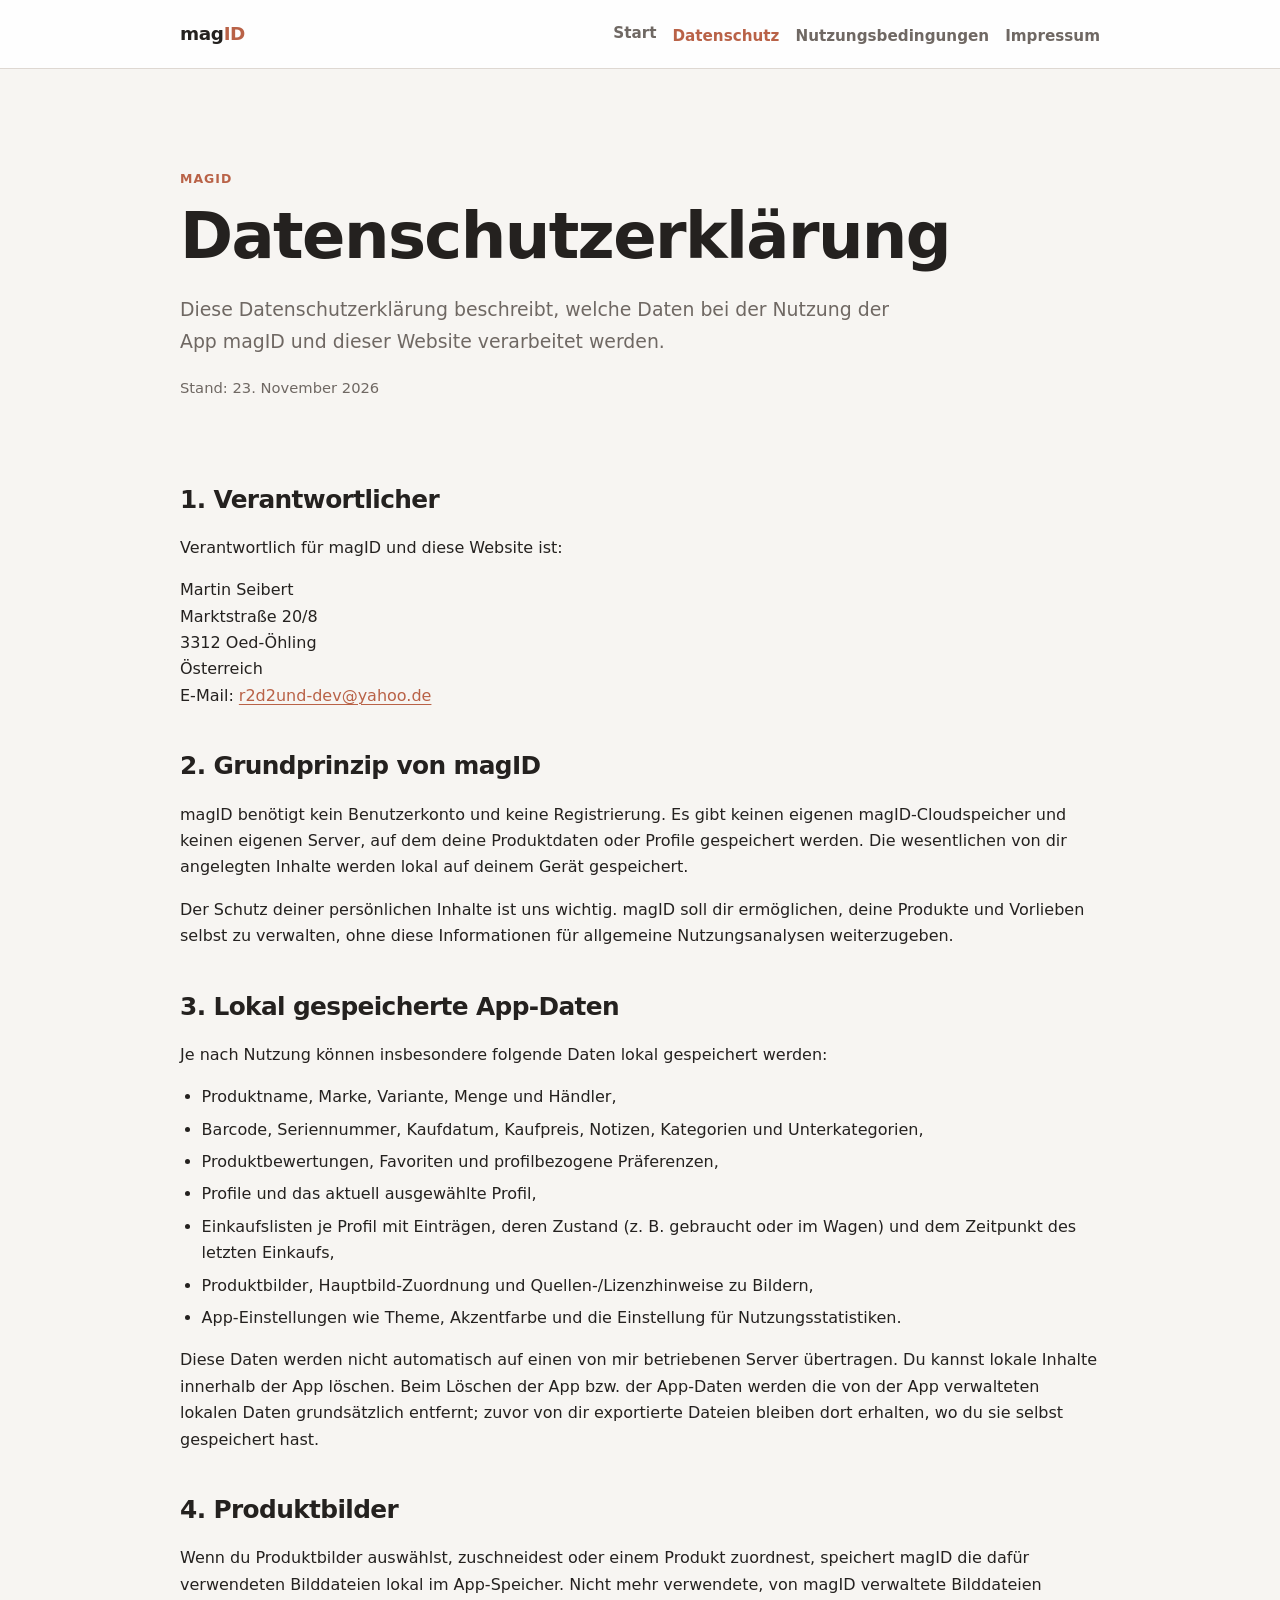
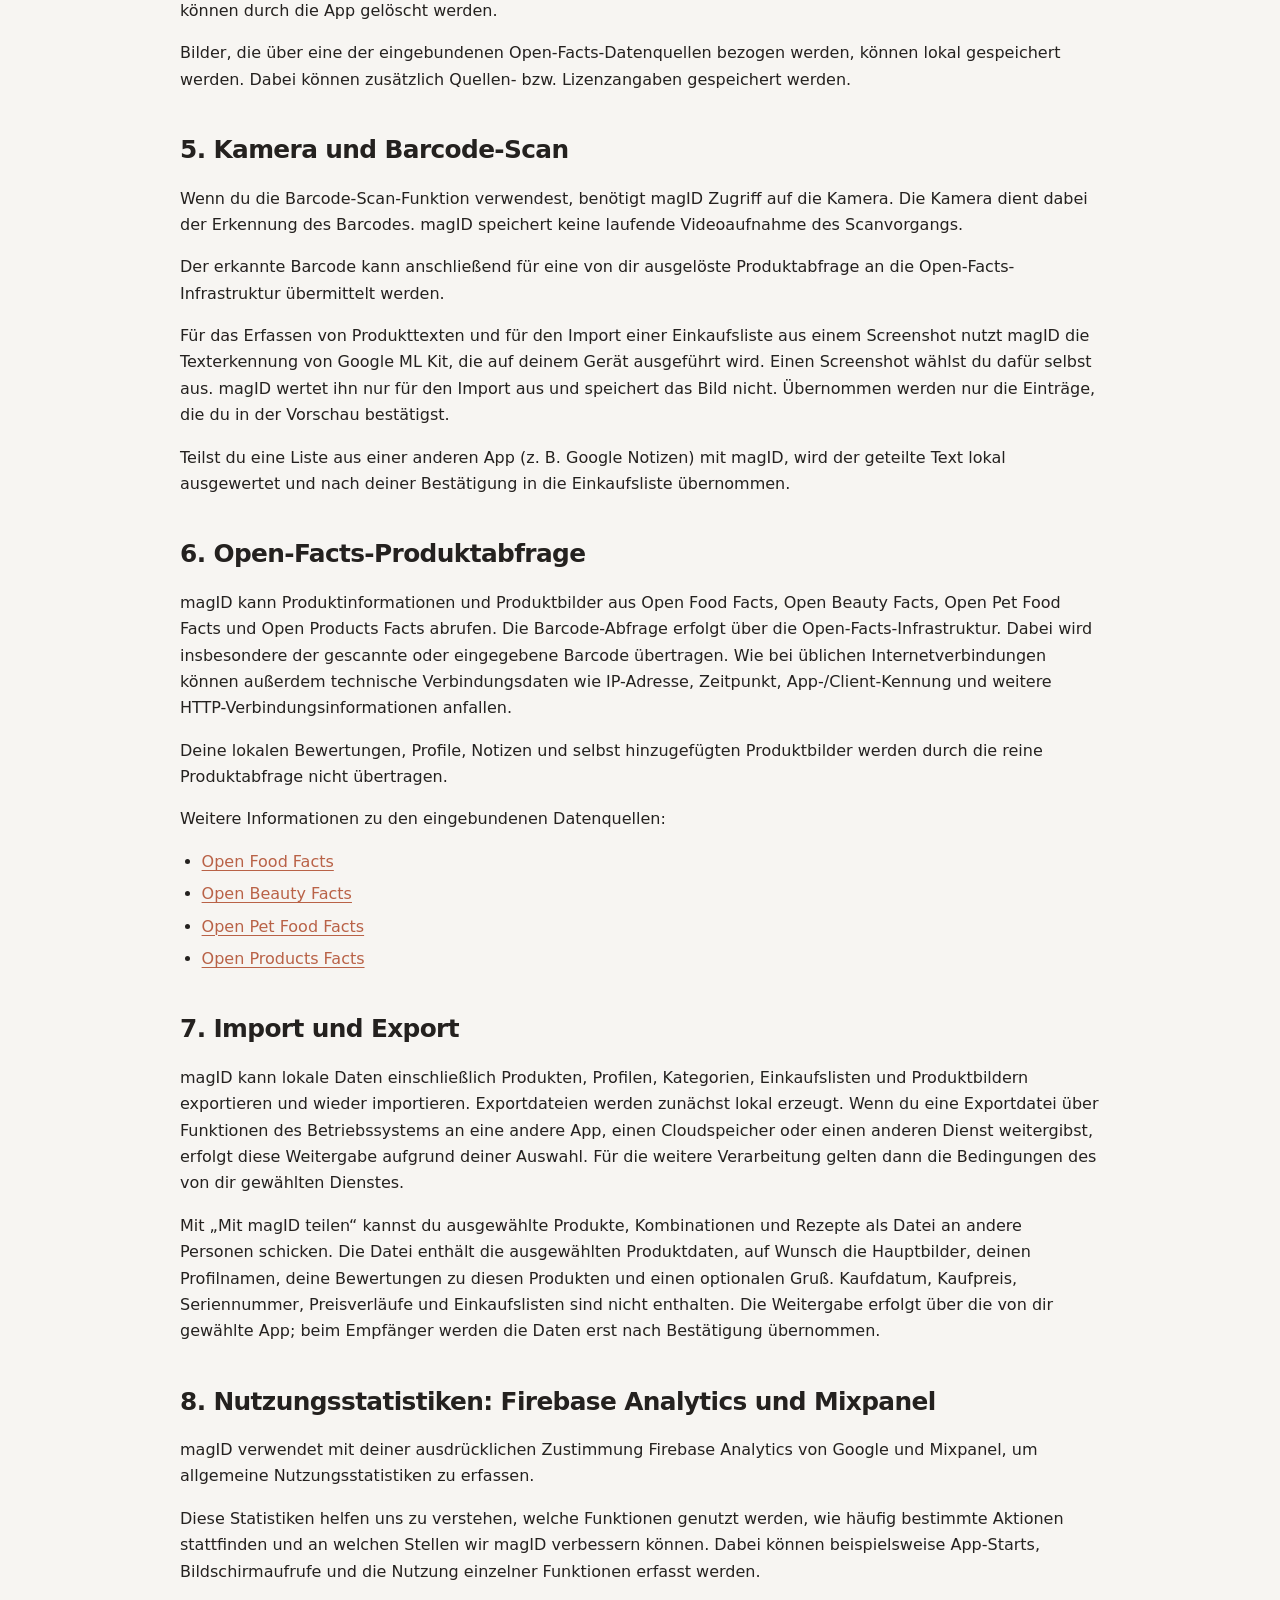
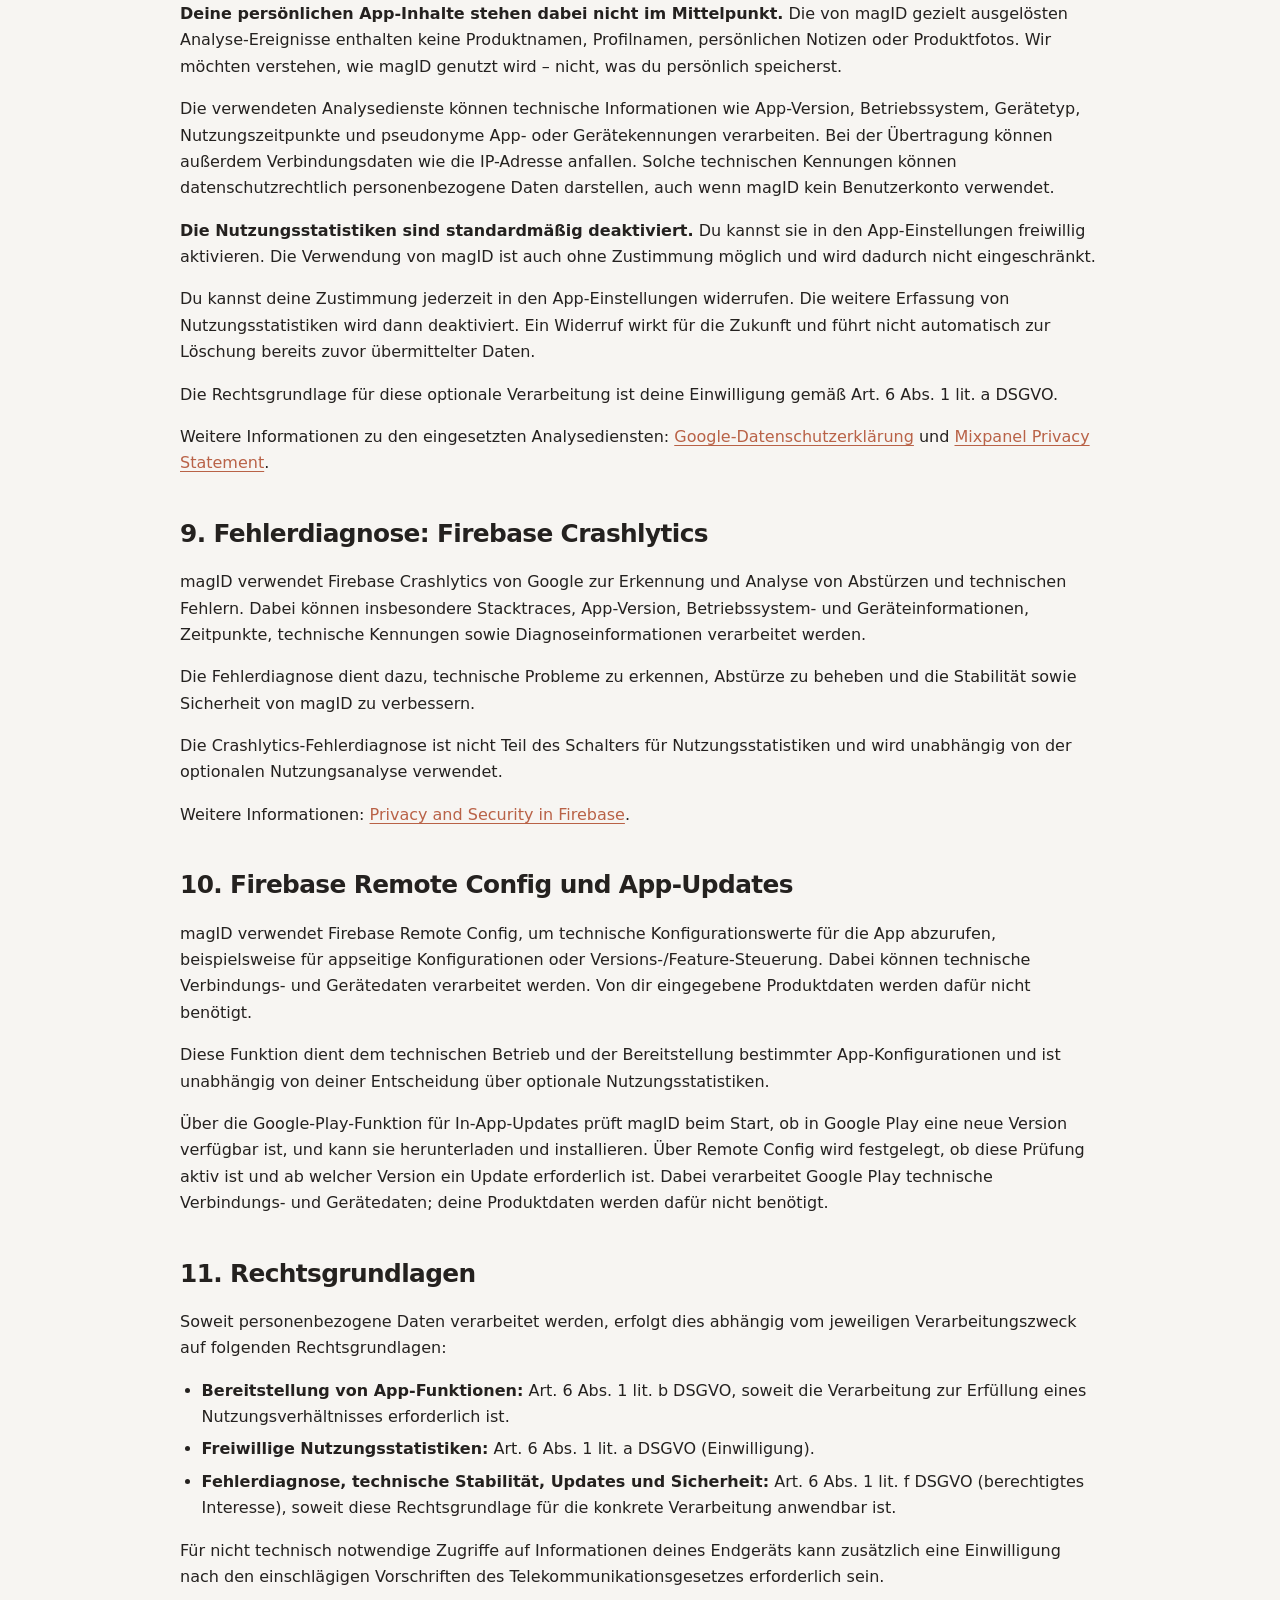
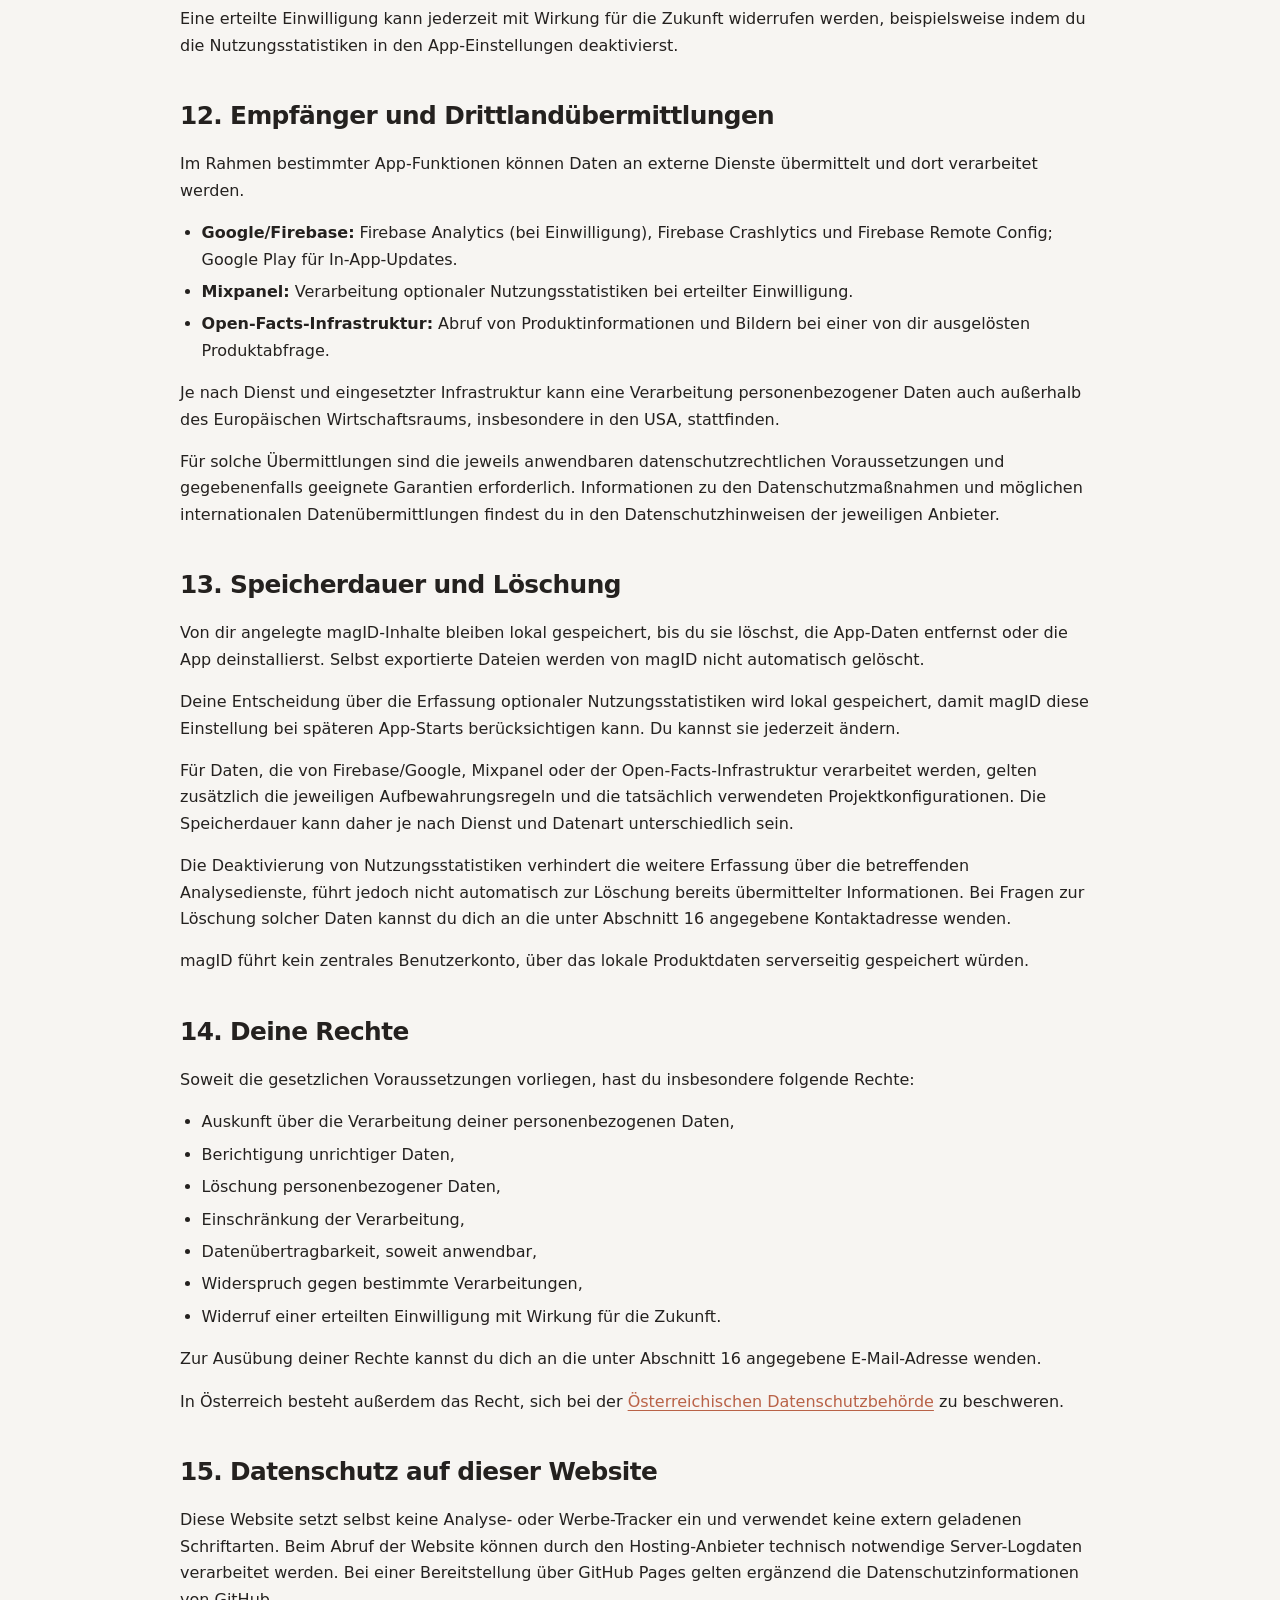
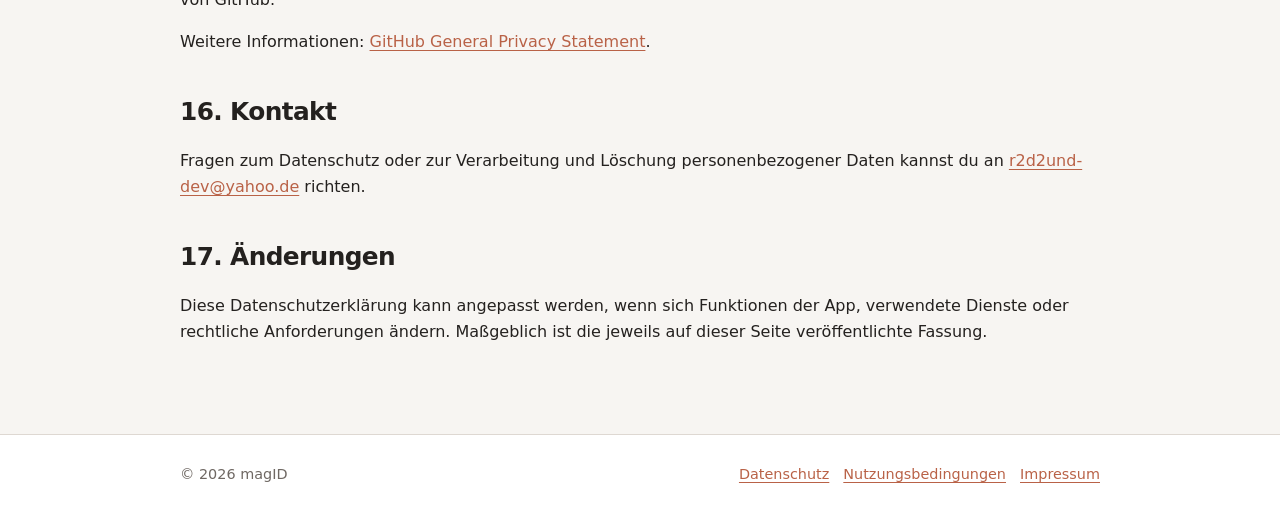
==== datenschutz.html @ 16215bf4 "Update Datenschutzerklärung to 0.1.5: in-app updates, shopping lists, on-device text recognition and" ====
<!doctype html>
<html lang="de">
<head>
  <meta charset="utf-8">
  <meta name="viewport" content="width=device-width, initial-scale=1">
  <meta name="description" content="Datenschutzerklärung für die App magID.">
  <title>Datenschutzerklärung – magID</title>
  <link rel="stylesheet" href="styles.css">
</head>
<body>
<header>
  <div class="nav">
    <a class="brand" href="index.html">mag<span>ID</span></a>
    <nav aria-label="Hauptnavigation">
      <ul>
        <li><a href="index.html">Start</a></li>
        <li><a href="datenschutz.html" aria-current="page">Datenschutz</a></li>
        <li><a href="tos.html">Nutzungsbedingungen</a></li>
        <li><a href="impressum.html">Impressum</a></li>
      </ul>
    </nav>
  </div>
</header>

<main>

<section class="hero">
  <p class="eyebrow">magID</p>
  <h1>Datenschutzerklärung</h1>
  <p class="lead">
    Diese Datenschutzerklärung beschreibt, welche Daten bei der Nutzung der App magID und
    dieser Website verarbeitet werden.
  </p>
  <p class="meta">Stand: 23. November 2026</p>
</section>

<section>
  <h2>1. Verantwortlicher</h2>
  <p>
    Verantwortlich für magID und diese Website ist:
  </p>
  <p>
    Martin Seibert<br>
    Marktstraße 20/8<br>
    3312 Oed-Öhling<br>
    Österreich<br>
    E-Mail: <a href="mailto:r2d2und-dev@yahoo.de">r2d2und-dev@yahoo.de</a>
  </p>

  <h2>2. Grundprinzip von magID</h2>
  <p>
    magID benötigt kein Benutzerkonto und keine Registrierung. Es gibt keinen eigenen
    magID-Cloudspeicher und keinen eigenen Server, auf dem deine Produktdaten oder Profile
    gespeichert werden. Die wesentlichen von dir angelegten Inhalte werden lokal auf deinem
    Gerät gespeichert.
  </p>
  <p>
    Der Schutz deiner persönlichen Inhalte ist uns wichtig. magID soll dir ermöglichen,
    deine Produkte und Vorlieben selbst zu verwalten, ohne diese Informationen für
    allgemeine Nutzungsanalysen weiterzugeben.
  </p>

  <h2>3. Lokal gespeicherte App-Daten</h2>
  <p>Je nach Nutzung können insbesondere folgende Daten lokal gespeichert werden:</p>
  <ul>
    <li>Produktname, Marke, Variante, Menge und Händler,</li>
    <li>Barcode, Seriennummer, Kaufdatum, Kaufpreis, Notizen, Kategorien und Unterkategorien,</li>
    <li>Produktbewertungen, Favoriten und profilbezogene Präferenzen,</li>
    <li>Profile und das aktuell ausgewählte Profil,</li>
    <li>Einkaufslisten je Profil mit Einträgen, deren Zustand (z.&nbsp;B. gebraucht oder im Wagen) und dem Zeitpunkt des letzten Einkaufs,</li>
    <li>Produktbilder, Hauptbild-Zuordnung und Quellen-/Lizenzhinweise zu Bildern,</li>
    <li>App-Einstellungen wie Theme, Akzentfarbe und die Einstellung für Nutzungsstatistiken.</li>
  </ul>
  <p>
    Diese Daten werden nicht automatisch auf einen von mir betriebenen Server übertragen.
    Du kannst lokale Inhalte innerhalb der App löschen. Beim Löschen der App bzw. der
    App-Daten werden die von der App verwalteten lokalen Daten grundsätzlich entfernt;
    zuvor von dir exportierte Dateien bleiben dort erhalten, wo du sie selbst gespeichert hast.
  </p>

  <h2>4. Produktbilder</h2>
  <p>
    Wenn du Produktbilder auswählst, zuschneidest oder einem Produkt zuordnest, speichert
    magID die dafür verwendeten Bilddateien lokal im App-Speicher. Nicht mehr verwendete,
    von magID verwaltete Bilddateien können durch die App gelöscht werden.
  </p>
  <p>
    Bilder, die über eine der eingebundenen Open-Facts-Datenquellen bezogen werden, können
    lokal gespeichert werden. Dabei können zusätzlich Quellen- bzw. Lizenzangaben gespeichert
    werden.
  </p>

  <h2>5. Kamera und Barcode-Scan</h2>
  <p>
    Wenn du die Barcode-Scan-Funktion verwendest, benötigt magID Zugriff auf die Kamera.
    Die Kamera dient dabei der Erkennung des Barcodes. magID speichert keine laufende
    Videoaufnahme des Scanvorgangs.
  </p>
  <p>
    Der erkannte Barcode kann anschließend für eine von dir ausgelöste Produktabfrage an
    die Open-Facts-Infrastruktur übermittelt werden.
  </p>
  <p>
    Für das Erfassen von Produkttexten und für den Import einer Einkaufsliste aus einem
    Screenshot nutzt magID die Texterkennung von Google ML Kit, die auf deinem Gerät
    ausgeführt wird. Einen Screenshot wählst du dafür selbst aus. magID wertet ihn nur für
    den Import aus und speichert das Bild nicht. Übernommen werden nur die Einträge, die
    du in der Vorschau bestätigst.
  </p>
  <p>
    Teilst du eine Liste aus einer anderen App (z.&nbsp;B. Google Notizen) mit magID, wird
    der geteilte Text lokal ausgewertet und nach deiner Bestätigung in die Einkaufsliste
    übernommen.
  </p>

  <h2>6. Open-Facts-Produktabfrage</h2>
  <p>
    magID kann Produktinformationen und Produktbilder aus Open Food Facts, Open Beauty Facts,
    Open Pet Food Facts und Open Products Facts abrufen. Die Barcode-Abfrage erfolgt über die
    Open-Facts-Infrastruktur. Dabei wird insbesondere der gescannte oder eingegebene Barcode
    übertragen. Wie bei üblichen Internetverbindungen können außerdem technische
    Verbindungsdaten wie IP-Adresse, Zeitpunkt, App-/Client-Kennung und weitere
    HTTP-Verbindungsinformationen anfallen.
  </p>
  <p>
    Deine lokalen Bewertungen, Profile, Notizen und selbst hinzugefügten Produktbilder werden
    durch die reine Produktabfrage nicht übertragen.
  </p>
  <p>Weitere Informationen zu den eingebundenen Datenquellen:</p>
  <ul>
    <li><a href="https://world.openfoodfacts.org/" rel="noopener noreferrer">Open Food Facts</a></li>
    <li><a href="https://world.openbeautyfacts.org/" rel="noopener noreferrer">Open Beauty Facts</a></li>
    <li><a href="https://world.openpetfoodfacts.org/" rel="noopener noreferrer">Open Pet Food Facts</a></li>
    <li><a href="https://world.openproductsfacts.org/" rel="noopener noreferrer">Open Products Facts</a></li>
  </ul>

  <h2>7. Import und Export</h2>
  <p>
    magID kann lokale Daten einschließlich Produkten, Profilen, Kategorien, Einkaufslisten und Produktbildern
    exportieren und wieder importieren. Exportdateien werden zunächst lokal erzeugt.
    Wenn du eine Exportdatei über Funktionen des Betriebssystems an eine andere App,
    einen Cloudspeicher oder einen anderen Dienst weitergibst, erfolgt diese Weitergabe
    aufgrund deiner Auswahl. Für die weitere Verarbeitung gelten dann die Bedingungen
    des von dir gewählten Dienstes.
  </p>
  <p>
    Mit „Mit magID teilen“ kannst du ausgewählte Produkte, Kombinationen und Rezepte als
    Datei an andere Personen schicken. Die Datei enthält die ausgewählten Produktdaten,
    auf Wunsch die Hauptbilder, deinen Profilnamen, deine Bewertungen zu diesen Produkten
    und einen optionalen Gruß. Kaufdatum, Kaufpreis, Seriennummer, Preisverläufe und
    Einkaufslisten sind nicht enthalten. Die Weitergabe erfolgt über die von dir gewählte
    App; beim Empfänger werden die Daten erst nach Bestätigung übernommen.
  </p>

  <h2 id="nutzungsstatistiken">8. Nutzungsstatistiken: Firebase Analytics und Mixpanel</h2>
  <p>
    magID verwendet mit deiner ausdrücklichen Zustimmung Firebase Analytics von Google
    und Mixpanel, um allgemeine Nutzungsstatistiken zu erfassen.
  </p>
  <p>
    Diese Statistiken helfen uns zu verstehen, welche Funktionen genutzt werden, wie häufig
    bestimmte Aktionen stattfinden und an welchen Stellen wir magID verbessern können.
    Dabei können beispielsweise App-Starts, Bildschirmaufrufe und die Nutzung einzelner
    Funktionen erfasst werden.
  </p>
  <p>
    <strong>Deine persönlichen App-Inhalte stehen dabei nicht im Mittelpunkt.</strong>
    Die von magID gezielt ausgelösten Analyse-Ereignisse enthalten keine Produktnamen,
    Profilnamen, persönlichen Notizen oder Produktfotos.
    Wir möchten verstehen, wie magID genutzt wird – nicht, was du persönlich speicherst.
  </p>
  <p>
    Die verwendeten Analysedienste können technische Informationen wie App-Version,
    Betriebssystem, Gerätetyp, Nutzungszeitpunkte und pseudonyme App- oder Gerätekennungen
    verarbeiten. Bei der Übertragung können außerdem Verbindungsdaten wie die IP-Adresse
    anfallen. Solche technischen Kennungen können datenschutzrechtlich personenbezogene
    Daten darstellen, auch wenn magID kein Benutzerkonto verwendet.
  </p>
  <p>
    <strong>Die Nutzungsstatistiken sind standardmäßig deaktiviert.</strong>
    Du kannst sie in den App-Einstellungen freiwillig aktivieren. Die Verwendung von
    magID ist auch ohne Zustimmung möglich und wird dadurch nicht eingeschränkt.
  </p>
  <p>
    Du kannst deine Zustimmung jederzeit in den App-Einstellungen widerrufen.
    Die weitere Erfassung von Nutzungsstatistiken wird dann deaktiviert.
    Ein Widerruf wirkt für die Zukunft und führt nicht automatisch zur Löschung
    bereits zuvor übermittelter Daten.
  </p>
  <p>
    Die Rechtsgrundlage für diese optionale Verarbeitung ist deine Einwilligung
    gemäß Art. 6 Abs. 1 lit. a DSGVO.
  </p>
  <p>
    Weitere Informationen zu den eingesetzten Analysediensten:
    <a href="https://policies.google.com/privacy" rel="noopener noreferrer">Google-Datenschutzerklärung</a>
    und
    <a href="https://mixpanel.com/legal/privacy-policy/" rel="noopener noreferrer">Mixpanel Privacy Statement</a>.
  </p>

  <h2>9. Fehlerdiagnose: Firebase Crashlytics</h2>
  <p>
    magID verwendet Firebase Crashlytics von Google zur Erkennung und Analyse von Abstürzen
    und technischen Fehlern. Dabei können insbesondere Stacktraces, App-Version,
    Betriebssystem- und Geräteinformationen, Zeitpunkte, technische Kennungen sowie
    Diagnoseinformationen verarbeitet werden.
  </p>
  <p>
    Die Fehlerdiagnose dient dazu, technische Probleme zu erkennen, Abstürze zu beheben
    und die Stabilität sowie Sicherheit von magID zu verbessern.
  </p>
  <p>
    Die Crashlytics-Fehlerdiagnose ist nicht Teil des Schalters für Nutzungsstatistiken
    und wird unabhängig von der optionalen Nutzungsanalyse verwendet.
  </p>
  <p>
    Weitere Informationen:
    <a href="https://firebase.google.com/support/privacy" rel="noopener noreferrer">Privacy and Security in Firebase</a>.
  </p>

  <h2>10. Firebase Remote Config und App-Updates</h2>
  <p>
    magID verwendet Firebase Remote Config, um technische Konfigurationswerte für die App
    abzurufen, beispielsweise für appseitige Konfigurationen oder Versions-/Feature-Steuerung.
    Dabei können technische Verbindungs- und Gerätedaten verarbeitet werden. Von dir
    eingegebene Produktdaten werden dafür nicht benötigt.
  </p>
  <p>
    Diese Funktion dient dem technischen Betrieb und der Bereitstellung bestimmter
    App-Konfigurationen und ist unabhängig von deiner Entscheidung über optionale
    Nutzungsstatistiken.
  </p>
  <p>
    Über die Google-Play-Funktion für In-App-Updates prüft magID beim Start, ob in Google Play
    eine neue Version verfügbar ist, und kann sie herunterladen und installieren. Über Remote
    Config wird festgelegt, ob diese Prüfung aktiv ist und ab welcher Version ein Update
    erforderlich ist. Dabei verarbeitet Google Play technische Verbindungs- und Gerätedaten;
    deine Produktdaten werden dafür nicht benötigt.
  </p>

  <h2>11. Rechtsgrundlagen</h2>
  <p>
    Soweit personenbezogene Daten verarbeitet werden, erfolgt dies abhängig vom
    jeweiligen Verarbeitungszweck auf folgenden Rechtsgrundlagen:
  </p>
  <ul>
    <li>
      <strong>Bereitstellung von App-Funktionen:</strong>
      Art. 6 Abs. 1 lit. b DSGVO, soweit die Verarbeitung zur Erfüllung
      eines Nutzungsverhältnisses erforderlich ist.
    </li>
    <li>
      <strong>Freiwillige Nutzungsstatistiken:</strong>
      Art. 6 Abs. 1 lit. a DSGVO (Einwilligung).
    </li>
    <li>
      <strong>Fehlerdiagnose, technische Stabilität, Updates und Sicherheit:</strong>
      Art. 6 Abs. 1 lit. f DSGVO (berechtigtes Interesse),
      soweit diese Rechtsgrundlage für die konkrete Verarbeitung anwendbar ist.
    </li>
  </ul>
  <p>
    Für nicht technisch notwendige Zugriffe auf Informationen deines Endgeräts
    kann zusätzlich eine Einwilligung nach den einschlägigen Vorschriften
    des Telekommunikationsgesetzes erforderlich sein.
  </p>
  <p>
    Eine erteilte Einwilligung kann jederzeit mit Wirkung für die Zukunft widerrufen
    werden, beispielsweise indem du die Nutzungsstatistiken in den App-Einstellungen
    deaktivierst.
  </p>

  <h2>12. Empfänger und Drittlandübermittlungen</h2>
  <p>
    Im Rahmen bestimmter App-Funktionen können Daten an externe Dienste
    übermittelt und dort verarbeitet werden.
  </p>
  <ul>
    <li>
      <strong>Google/Firebase:</strong>
      Firebase Analytics (bei Einwilligung), Firebase Crashlytics
      und Firebase Remote Config; Google Play für In-App-Updates.
    </li>
    <li>
      <strong>Mixpanel:</strong>
      Verarbeitung optionaler Nutzungsstatistiken bei erteilter Einwilligung.
    </li>
    <li>
      <strong>Open-Facts-Infrastruktur:</strong>
      Abruf von Produktinformationen und Bildern bei einer von dir
      ausgelösten Produktabfrage.
    </li>
  </ul>
  <p>
    Je nach Dienst und eingesetzter Infrastruktur kann eine Verarbeitung
    personenbezogener Daten auch außerhalb des Europäischen Wirtschaftsraums,
    insbesondere in den USA, stattfinden.
  </p>
  <p>
    Für solche Übermittlungen sind die jeweils anwendbaren datenschutzrechtlichen
    Voraussetzungen und gegebenenfalls geeignete Garantien erforderlich.
    Informationen zu den Datenschutzmaßnahmen und möglichen internationalen
    Datenübermittlungen findest du in den Datenschutzhinweisen der jeweiligen Anbieter.
  </p>

  <h2>13. Speicherdauer und Löschung</h2>
  <p>
    Von dir angelegte magID-Inhalte bleiben lokal gespeichert, bis du sie löschst,
    die App-Daten entfernst oder die App deinstallierst. Selbst exportierte Dateien
    werden von magID nicht automatisch gelöscht.
  </p>
  <p>
    Deine Entscheidung über die Erfassung optionaler Nutzungsstatistiken wird
    lokal gespeichert, damit magID diese Einstellung bei späteren App-Starts
    berücksichtigen kann. Du kannst sie jederzeit ändern.
  </p>
  <p>
    Für Daten, die von Firebase/Google, Mixpanel oder der Open-Facts-Infrastruktur
    verarbeitet werden, gelten zusätzlich die jeweiligen Aufbewahrungsregeln
    und die tatsächlich verwendeten Projektkonfigurationen.
    Die Speicherdauer kann daher je nach Dienst und Datenart unterschiedlich sein.
  </p>
  <p>
    Die Deaktivierung von Nutzungsstatistiken verhindert die weitere Erfassung
    über die betreffenden Analysedienste, führt jedoch nicht automatisch zur
    Löschung bereits übermittelter Informationen.
    Bei Fragen zur Löschung solcher Daten kannst du dich an die unter
    Abschnitt 16 angegebene Kontaktadresse wenden.
  </p>
  <p>
    magID führt kein zentrales Benutzerkonto, über das lokale Produktdaten
    serverseitig gespeichert würden.
  </p>

  <h2>14. Deine Rechte</h2>
  <p>
    Soweit die gesetzlichen Voraussetzungen vorliegen, hast du insbesondere
    folgende Rechte:
  </p>
  <ul>
    <li>Auskunft über die Verarbeitung deiner personenbezogenen Daten,</li>
    <li>Berichtigung unrichtiger Daten,</li>
    <li>Löschung personenbezogener Daten,</li>
    <li>Einschränkung der Verarbeitung,</li>
    <li>Datenübertragbarkeit, soweit anwendbar,</li>
    <li>Widerspruch gegen bestimmte Verarbeitungen,</li>
    <li>Widerruf einer erteilten Einwilligung mit Wirkung für die Zukunft.</li>
  </ul>
  <p>
    Zur Ausübung deiner Rechte kannst du dich an die unter Abschnitt 16
    angegebene E-Mail-Adresse wenden.
  </p>
  <p>
    In Österreich besteht außerdem das Recht, sich bei der
    <a href="https://www.dsb.gv.at/" rel="noopener noreferrer">Österreichischen Datenschutzbehörde</a>
    zu beschweren.
  </p>

  <h2>15. Datenschutz auf dieser Website</h2>
  <p>
    Diese Website setzt selbst keine Analyse- oder Werbe-Tracker ein und verwendet keine
    extern geladenen Schriftarten. Beim Abruf der Website können durch den Hosting-Anbieter
    technisch notwendige Server-Logdaten verarbeitet werden. Bei einer Bereitstellung über
    GitHub Pages gelten ergänzend die Datenschutzinformationen von GitHub.
  </p>
  <p>
    Weitere Informationen:
    <a href="https://docs.github.com/en/site-policy/privacy-policies/github-general-privacy-statement"
       rel="noopener noreferrer">GitHub General Privacy Statement</a>.
  </p>

  <h2>16. Kontakt</h2>
  <p>
    Fragen zum Datenschutz oder zur Verarbeitung und Löschung personenbezogener
    Daten kannst du an
    <a href="mailto:r2d2und-dev@yahoo.de">r2d2und-dev@yahoo.de</a> richten.
  </p>

  <h2>17. Änderungen</h2>
  <p>
    Diese Datenschutzerklärung kann angepasst werden, wenn sich Funktionen der App,
    verwendete Dienste oder rechtliche Anforderungen ändern. Maßgeblich ist die jeweils
    auf dieser Seite veröffentlichte Fassung.
  </p>
</section>

</main>
<footer>
  <div class="footer-inner">
    <div>© 2026 magID</div>
    <div class="footer-links">
      <a href="datenschutz.html">Datenschutz</a>
      <a href="tos.html">Nutzungsbedingungen</a>
      <a href="impressum.html">Impressum</a>
    </div>
  </div>
</footer>

</body>
</html>
---- styles.css ----
:root {
  --bg: #f7f5f2;
  --surface: #ffffff;
  --text: #24211f;
  --muted: #6f6863;
  --border: #ded8d2;
  --accent: #b96247;
  --accent-soft: #f3e4df;
  --max: 920px;
}

* {
  box-sizing: border-box;
}

html {
  scroll-behavior: smooth;
}

body {
  margin: 0;
  font-family: system-ui, -apple-system, BlinkMacSystemFont, "Segoe UI", sans-serif;
  color: var(--text);
  background: var(--bg);
  line-height: 1.65;
}

a {
  color: var(--accent);
  text-decoration-thickness: 1px;
  text-underline-offset: 3px;
}

a:hover {
  text-decoration-thickness: 2px;
}

header {
  border-bottom: 1px solid var(--border);
  background: rgba(255, 255, 255, 0.92);
}

.nav {
  width: min(calc(100% - 32px), var(--max));
  margin: 0 auto;
  min-height: 68px;
  display: flex;
  align-items: center;
  justify-content: space-between;
  gap: 24px;
}

.brand {
  color: var(--text);
  font-size: 1.15rem;
  font-weight: 800;
  text-decoration: none;
  letter-spacing: -0.02em;
}

.brand span {
  color: var(--accent);
}

nav ul {
  list-style: none;
  display: flex;
  align-items: center;
  flex-wrap: wrap;
  gap: 16px;
  padding: 0;
  margin: 0;
}

nav li {
  display: flex;
  align-items: center;
}

nav a {
  display: inline-flex;
  align-items: center;
  min-height: 32px;
  color: var(--muted);
  text-decoration: none;
  font-size: 0.95rem;
  font-weight: 600;
  line-height: 1;
}

nav a:hover,
nav a[aria-current="page"] {
  color: var(--accent);
}

main {
  width: min(calc(100% - 32px), var(--max));
  margin: 0 auto;
  padding: 56px 0 72px;
}

.hero {
  padding: 44px 0 28px;
}

.eyebrow {
  margin: 0 0 8px;
  color: var(--accent);
  font-weight: 800;
  letter-spacing: 0.08em;
  text-transform: uppercase;
  font-size: 0.78rem;
}

h1, h2, h3 {
  line-height: 1.2;
  letter-spacing: -0.025em;
}

h1 {
  font-size: clamp(2.25rem, 7vw, 4rem);
  margin: 0 0 20px;
}

h2 {
  margin-top: 42px;
  font-size: 1.55rem;
}

h3 {
  margin-top: 28px;
  font-size: 1.1rem;
}

.lead {
  max-width: 720px;
  font-size: 1.18rem;
  color: var(--muted);
}

.card-grid {
  display: grid;
  grid-template-columns: repeat(3, 1fr);
  gap: 18px;
  margin: 34px 0;
}

.card {
  display: block;
  padding: 22px;
  border: 1px solid var(--border);
  border-radius: 18px;
  background: var(--surface);
  color: var(--text);
  text-decoration: none;
}

.card:hover {
  border-color: var(--accent);
}

.card h2,
.card h3 {
  margin: 0 0 8px;
}

.card p {
  margin: 0;
  color: var(--muted);
}

.notice {
  margin: 28px 0;
  padding: 18px 20px;
  border-left: 4px solid var(--accent);
  border-radius: 10px;
  background: var(--accent-soft);
}

.placeholder {
  display: inline-block;
  padding: 2px 6px;
  border: 1px dashed var(--accent);
  border-radius: 6px;
  background: #fff;
  color: #8d3e28;
  font-weight: 700;
}

.meta {
  color: var(--muted);
  font-size: 0.92rem;
}

ul, ol {
  padding-left: 1.35rem;
}

li + li {
  margin-top: 6px;
}

code {
  padding: 2px 5px;
  border-radius: 5px;
  background: #eee9e4;
}

footer {
  border-top: 1px solid var(--border);
  background: var(--surface);
}

.footer-inner {
  width: min(calc(100% - 32px), var(--max));
  margin: 0 auto;
  padding: 28px 0;
  display: flex;
  justify-content: space-between;
  gap: 20px;
  flex-wrap: wrap;
  color: var(--muted);
  font-size: 0.9rem;
}

.footer-links {
  display: flex;
  flex-wrap: wrap;
  gap: 14px;
}

@media (max-width: 760px) {
  .nav {
    align-items: flex-start;
    flex-direction: column;
    padding: 16px 0;
    gap: 10px;
  }

  nav ul {
    gap: 10px 14px;
  }

  main {
    padding-top: 28px;
  }

  .hero {
    padding-top: 24px;
  }

  .card-grid {
    grid-template-columns: 1fr;
  }
}
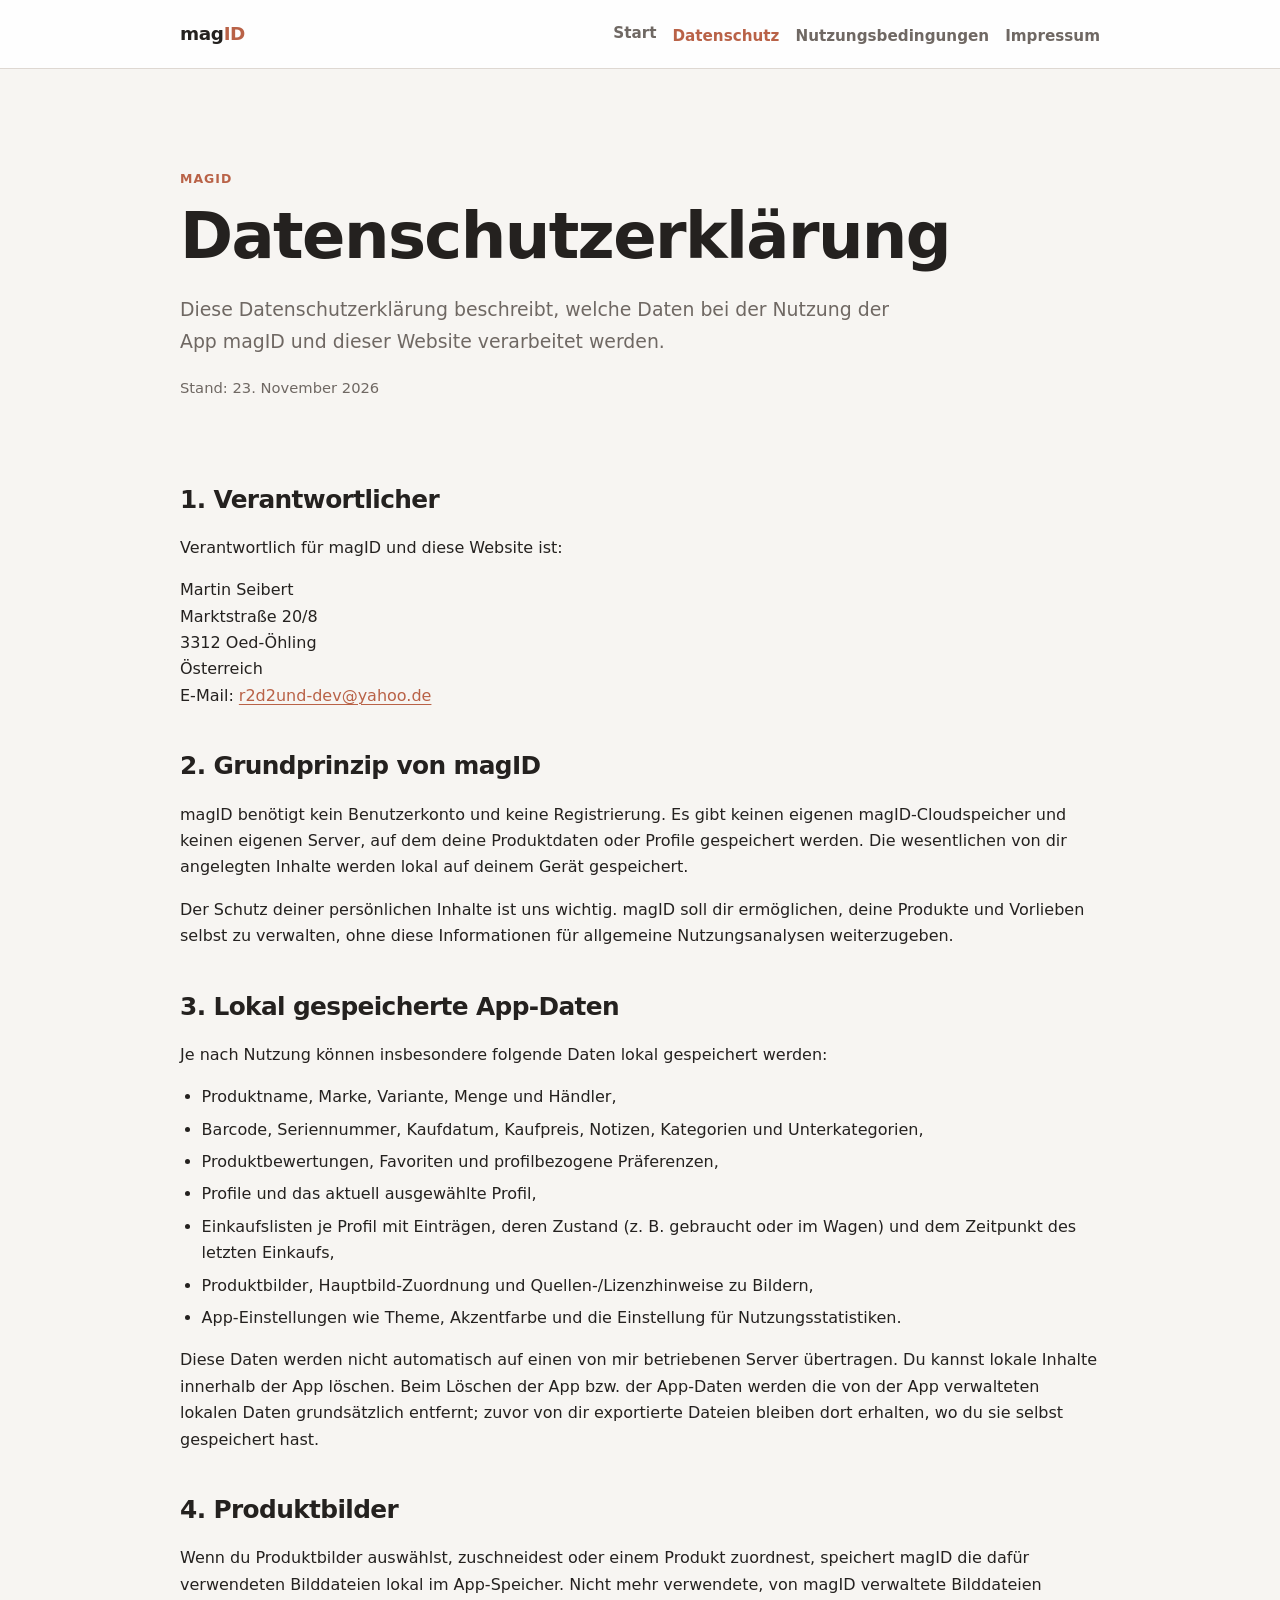
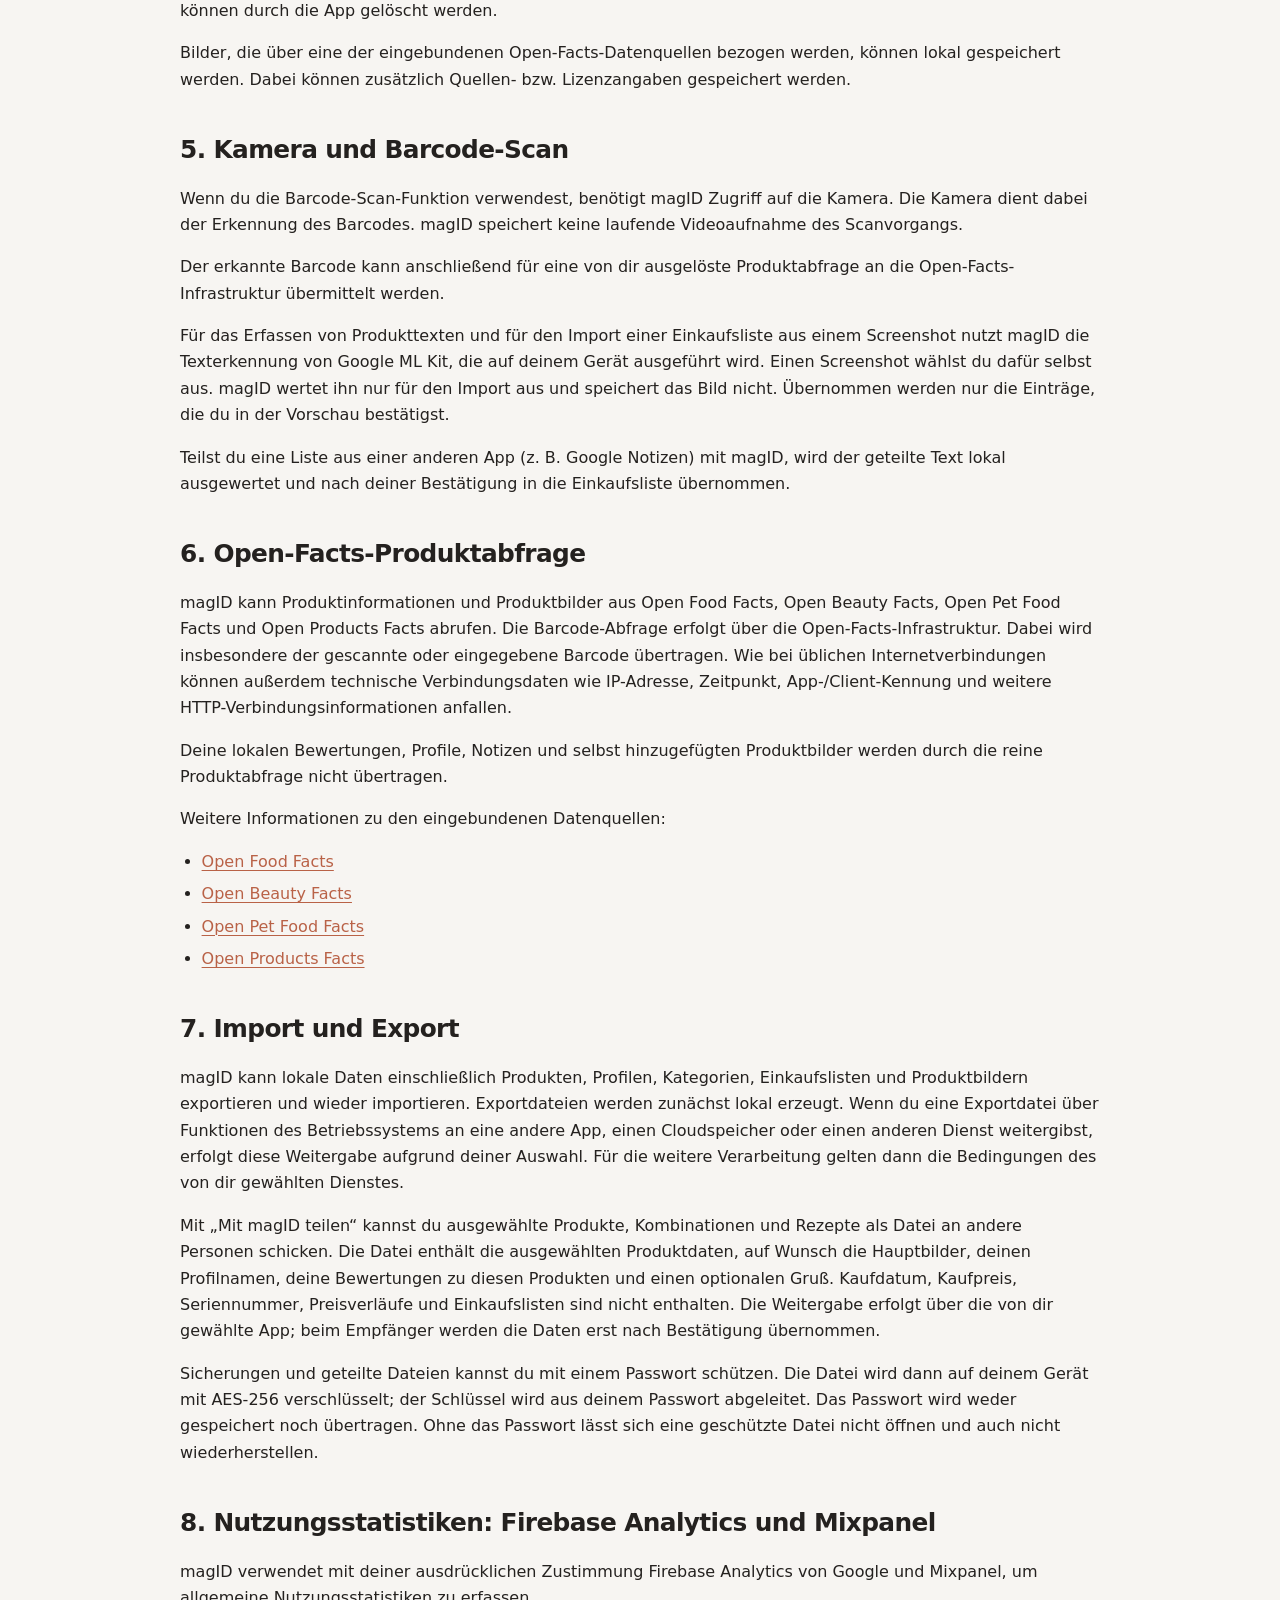
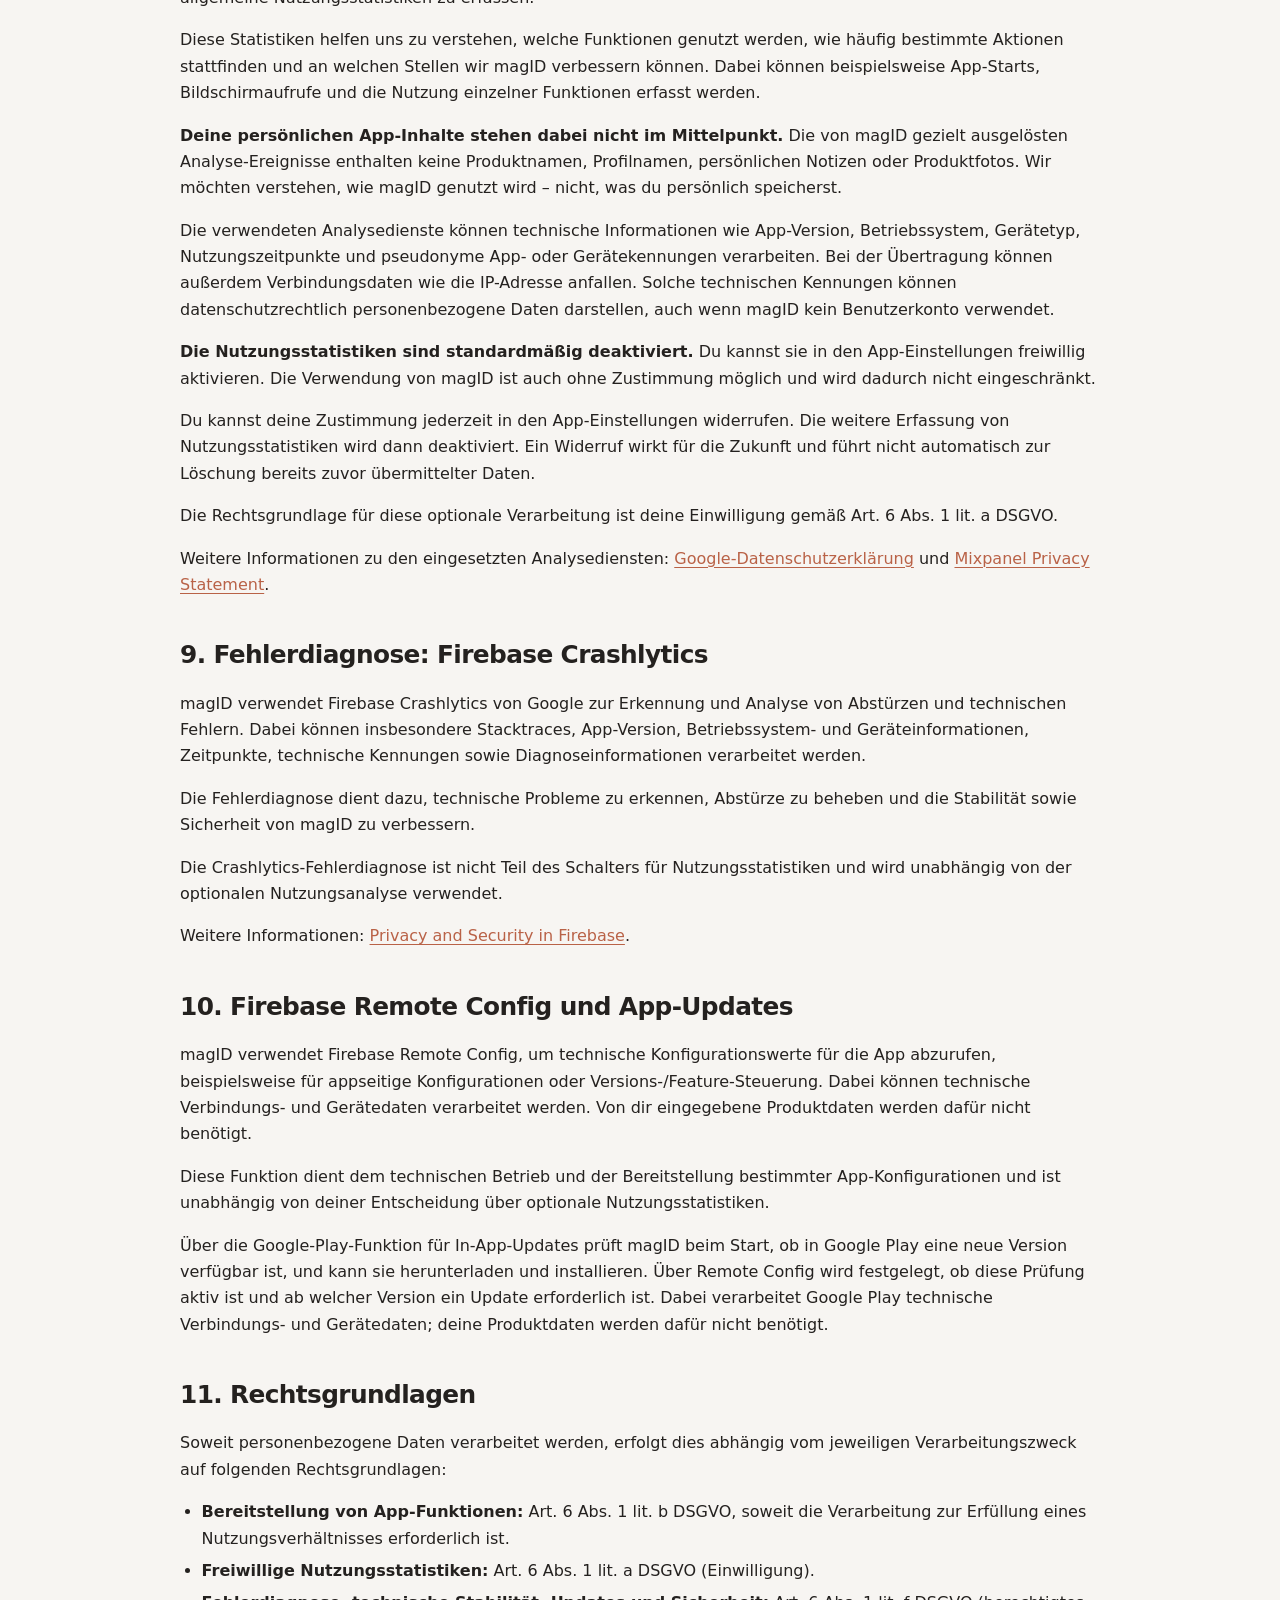
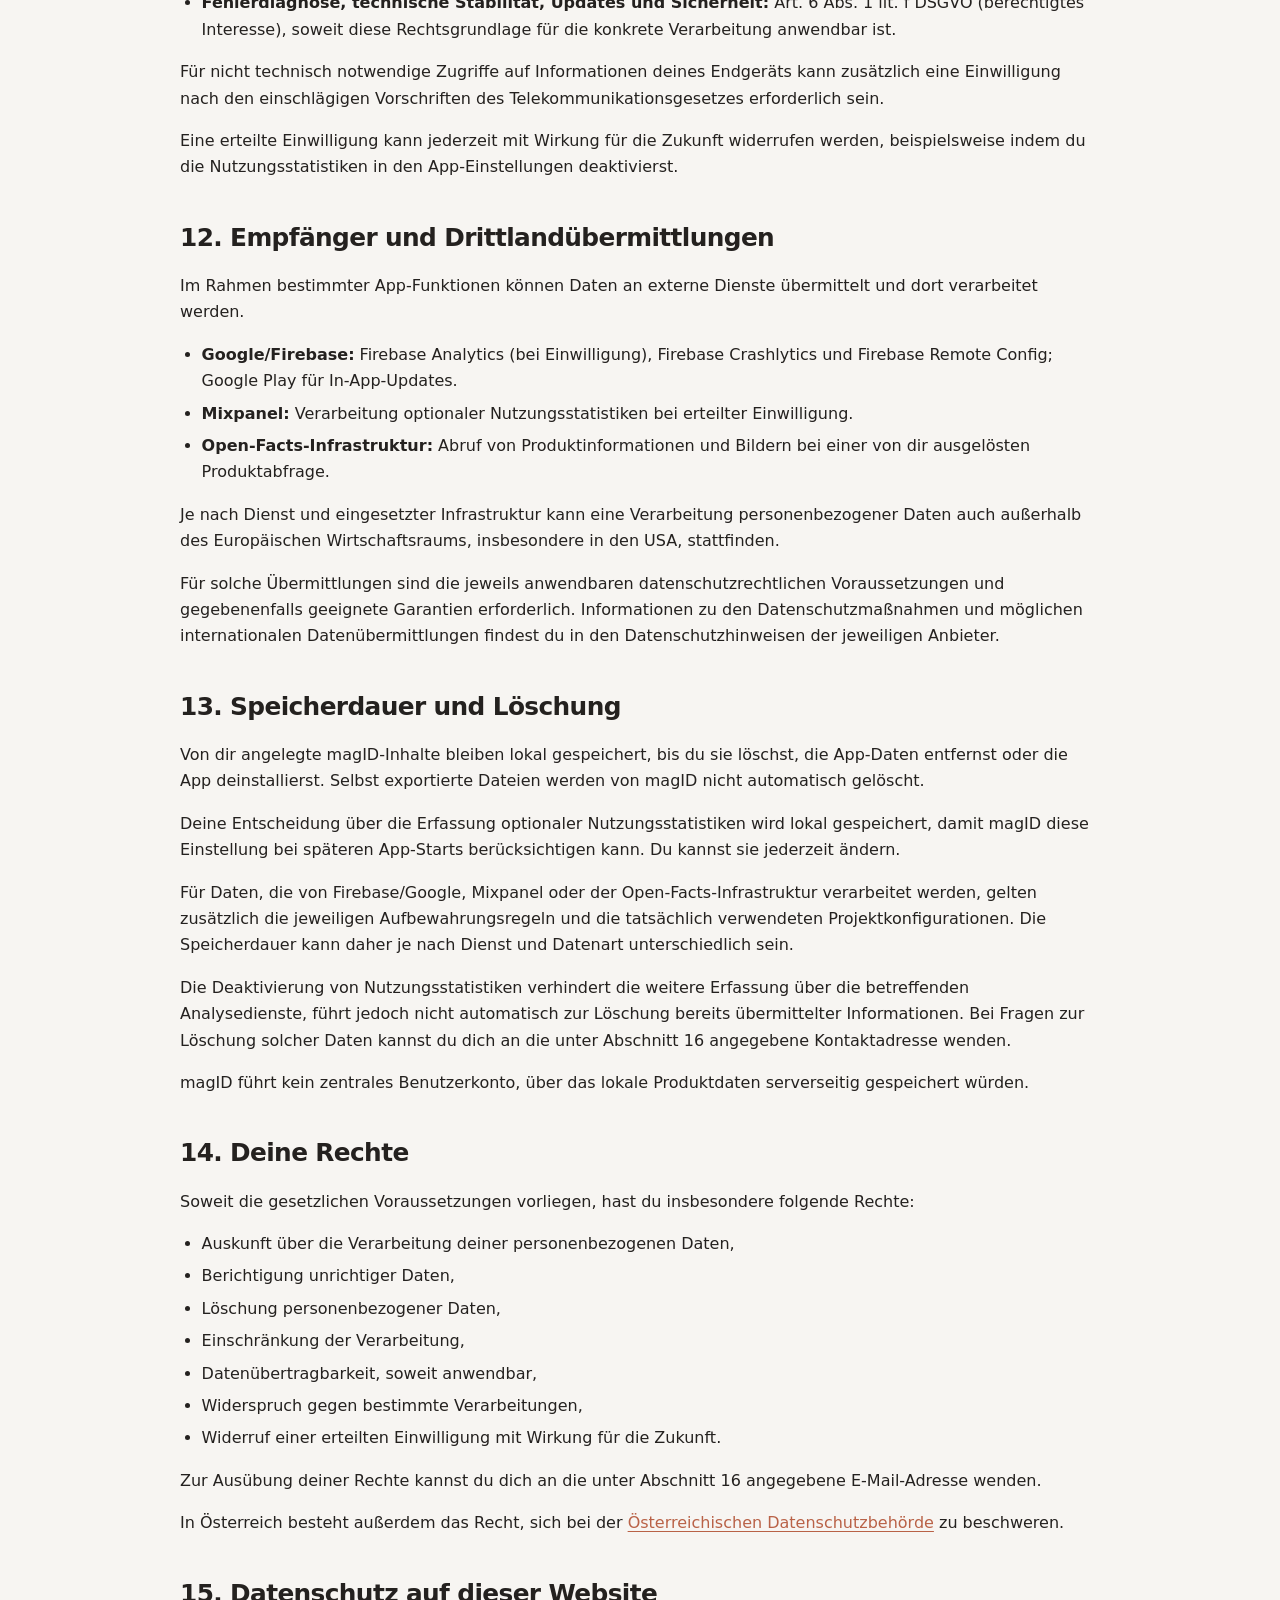
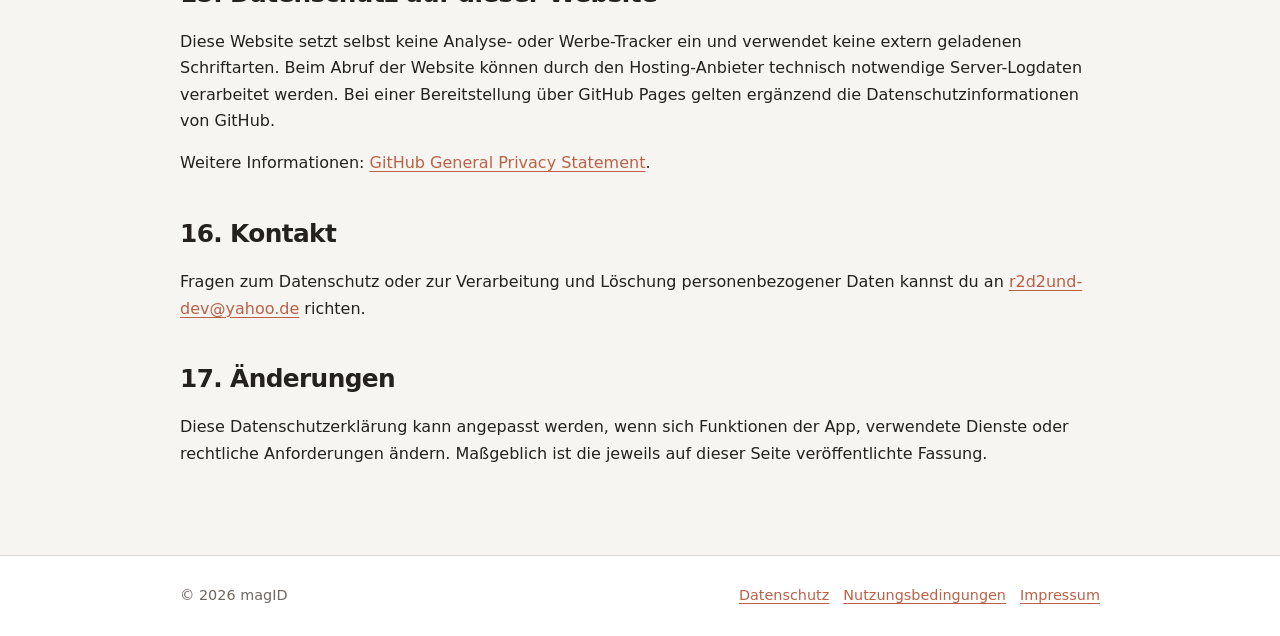
==== commit 51cf36ec: "Bump version to 0.1.6 and update version history: add optional password protection for backups and s" ====
--- a/datenschutz.html
+++ b/datenschutz.html
@@ -152,6 +152,12 @@
     Einkaufslisten sind nicht enthalten. Die Weitergabe erfolgt über die von dir gewählte
     App; beim Empfänger werden die Daten erst nach Bestätigung übernommen.
   </p>
+  <p>
+    Sicherungen und geteilte Dateien kannst du mit einem Passwort schützen. Die Datei wird
+    dann auf deinem Gerät mit AES-256 verschlüsselt; der Schlüssel wird aus deinem Passwort
+    abgeleitet. Das Passwort wird weder gespeichert noch übertragen. Ohne das Passwort lässt
+    sich eine geschützte Datei nicht öffnen und auch nicht wiederherstellen.
+  </p>
 
   <h2 id="nutzungsstatistiken">8. Nutzungsstatistiken: Firebase Analytics und Mixpanel</h2>
   <p>
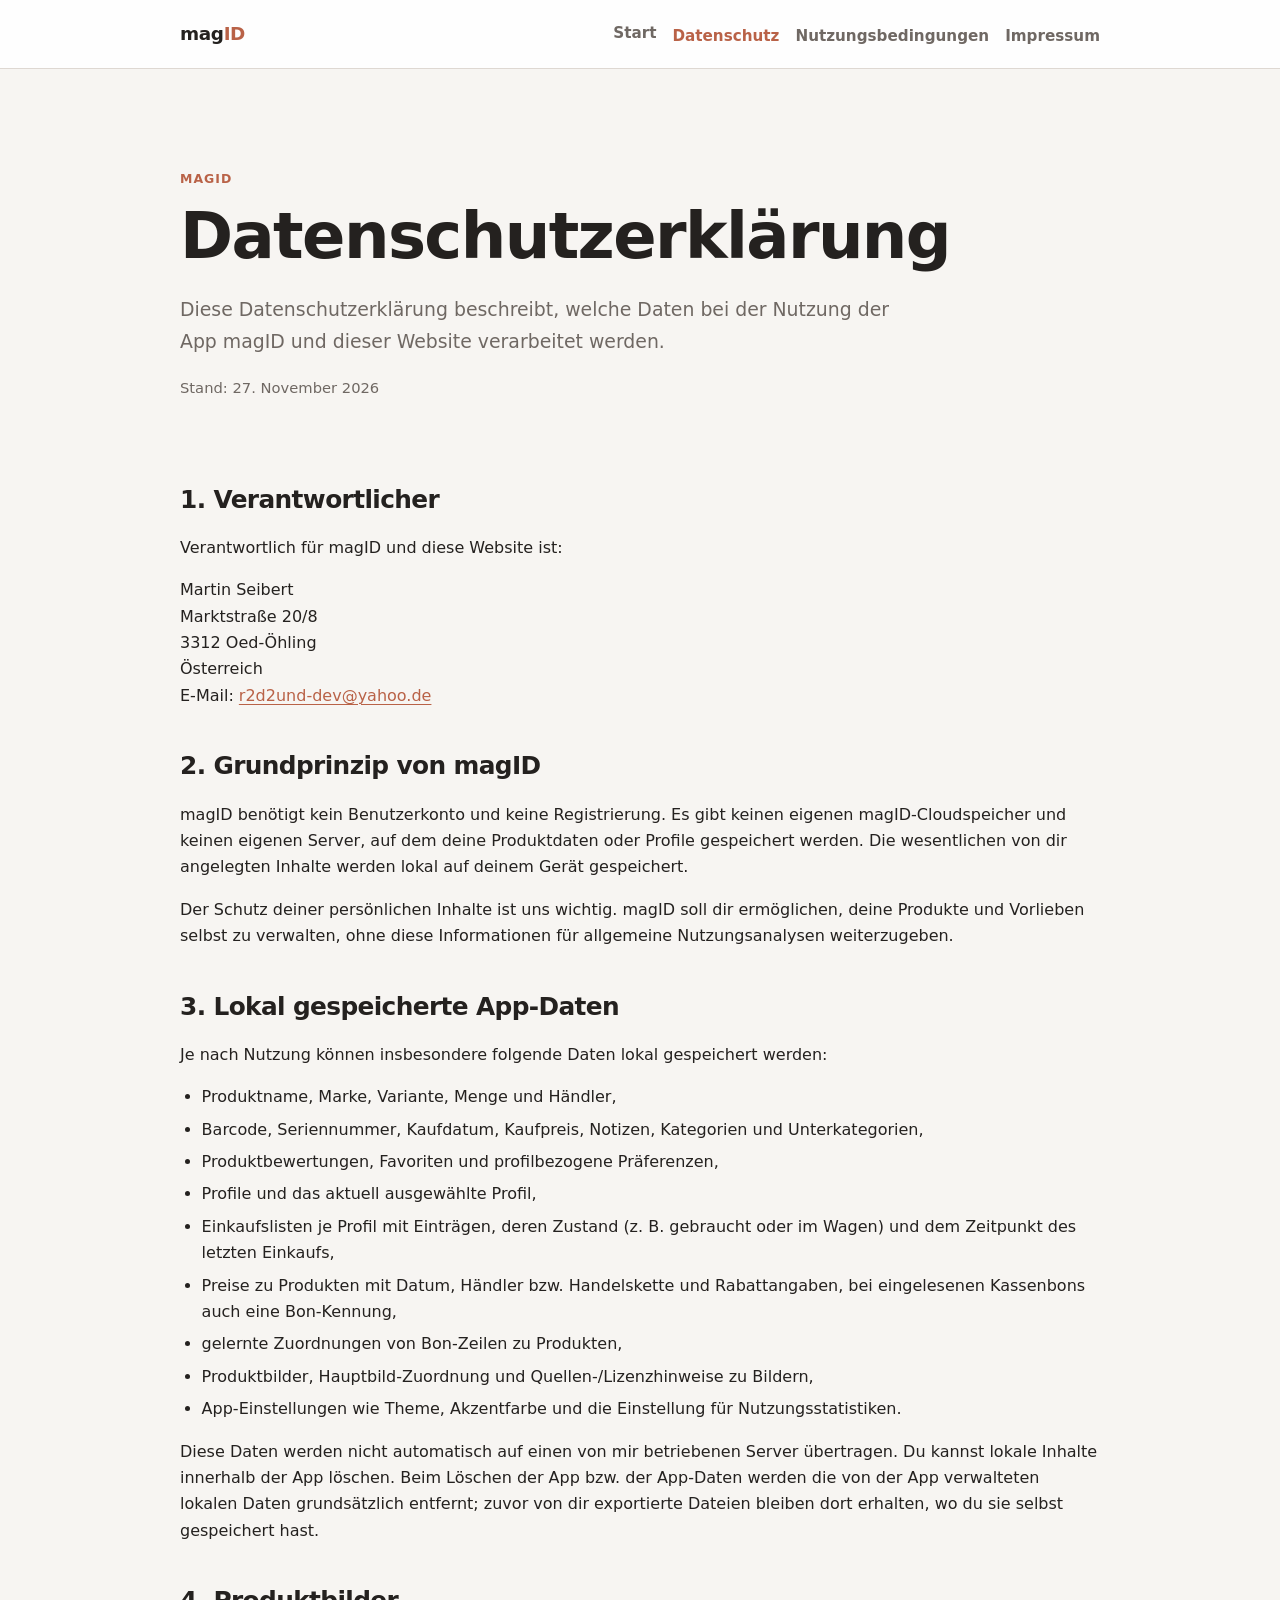
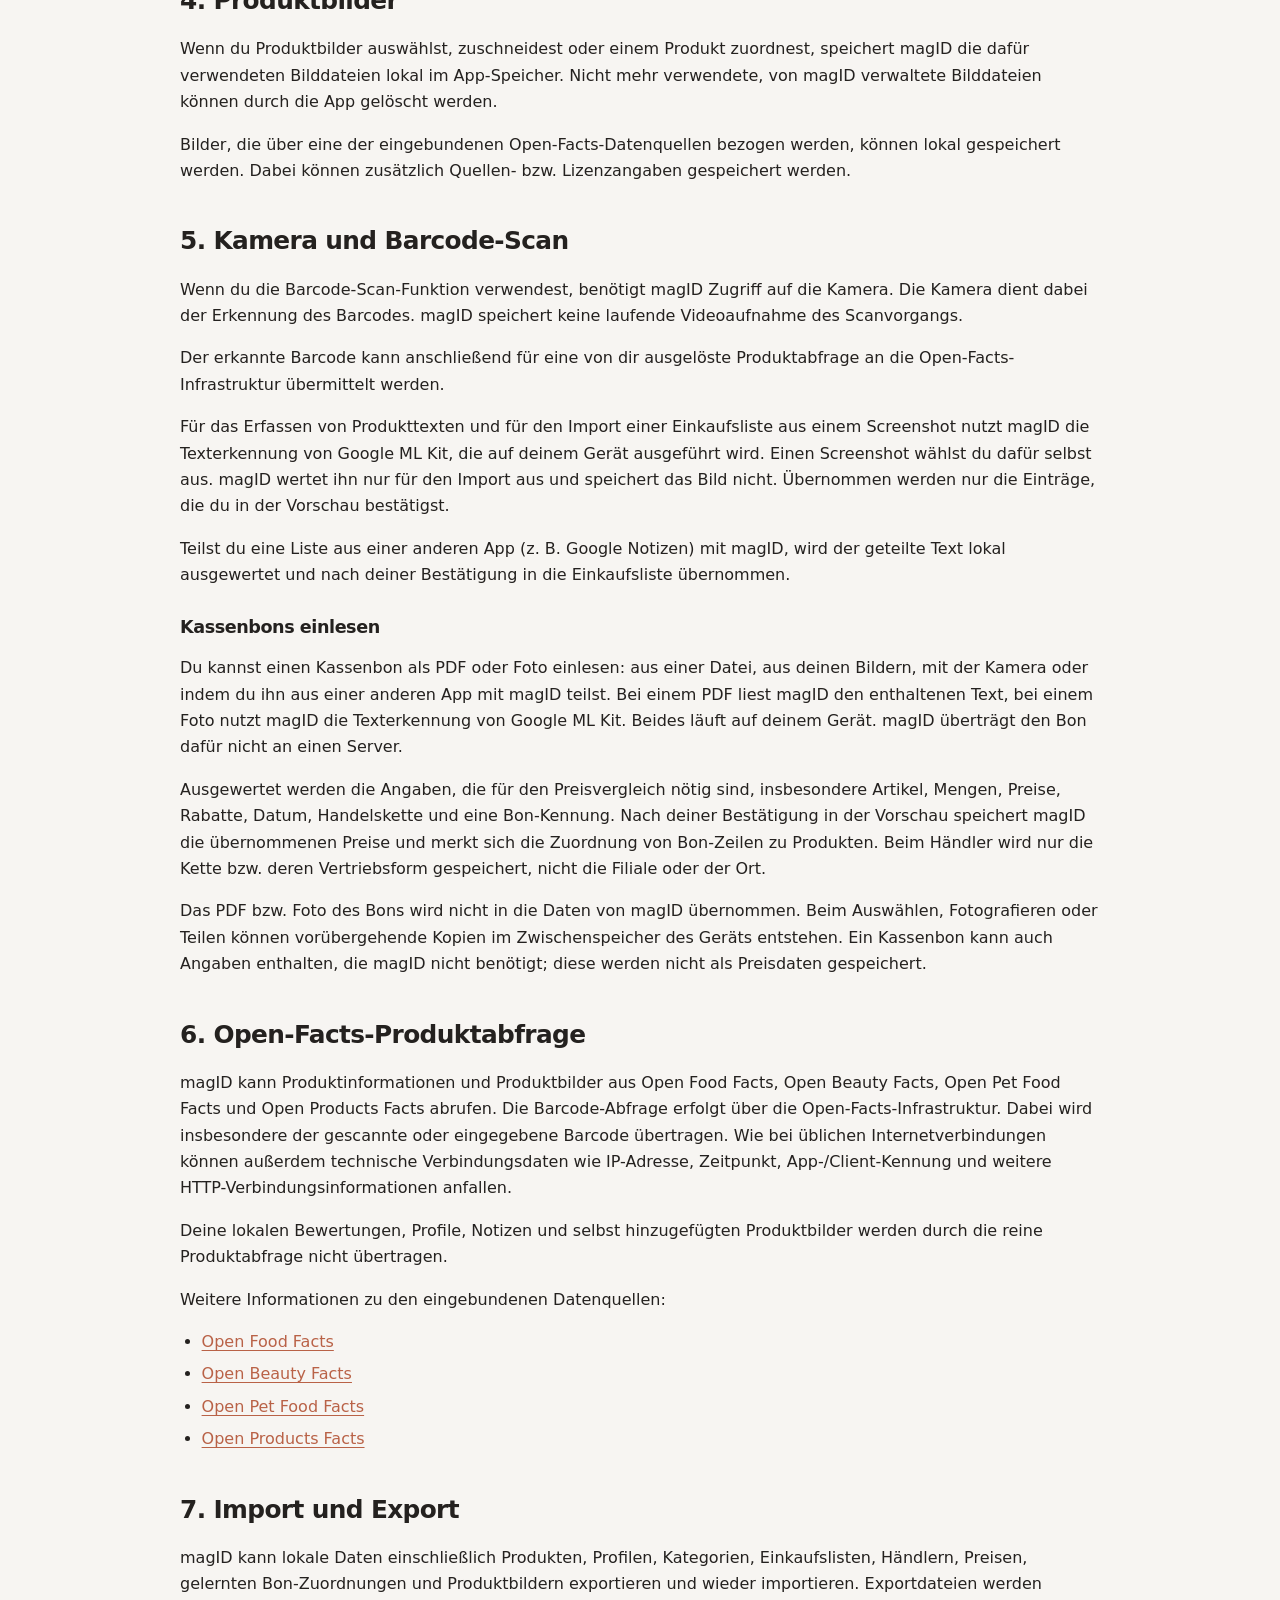
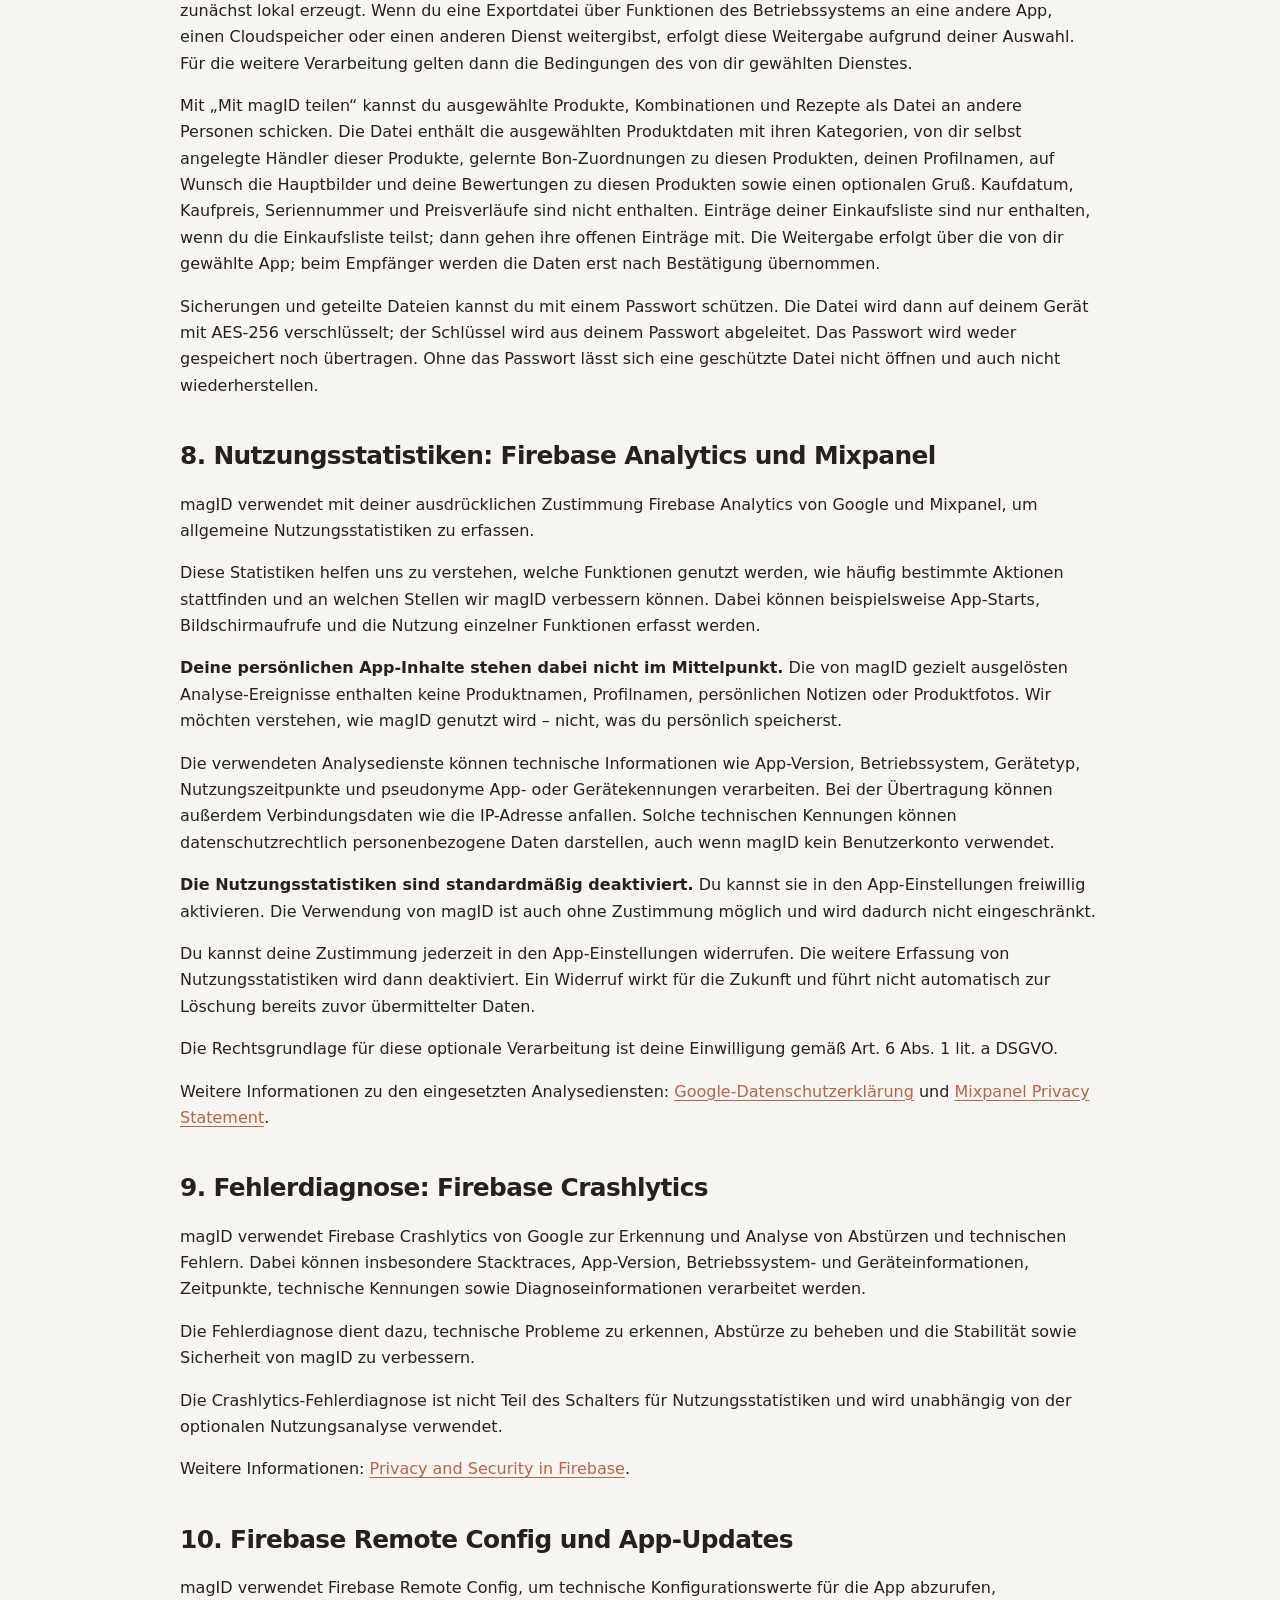
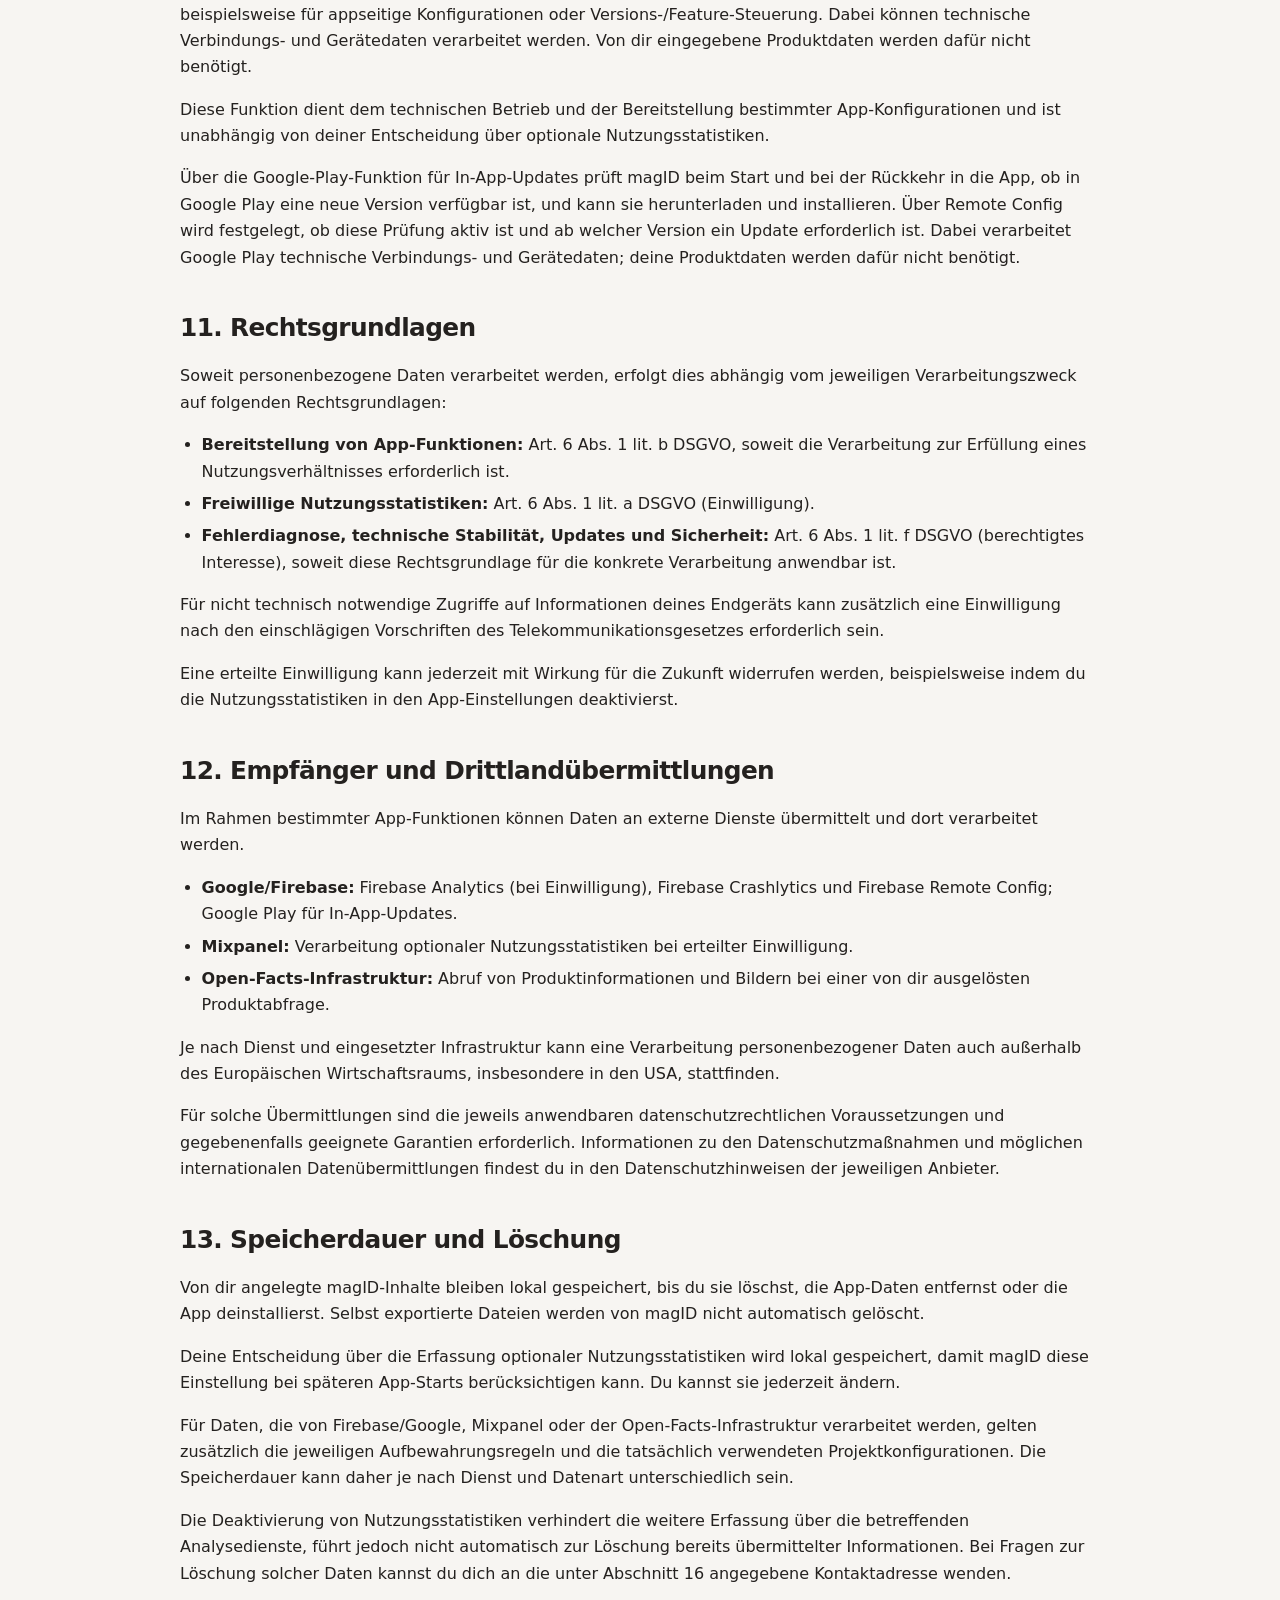
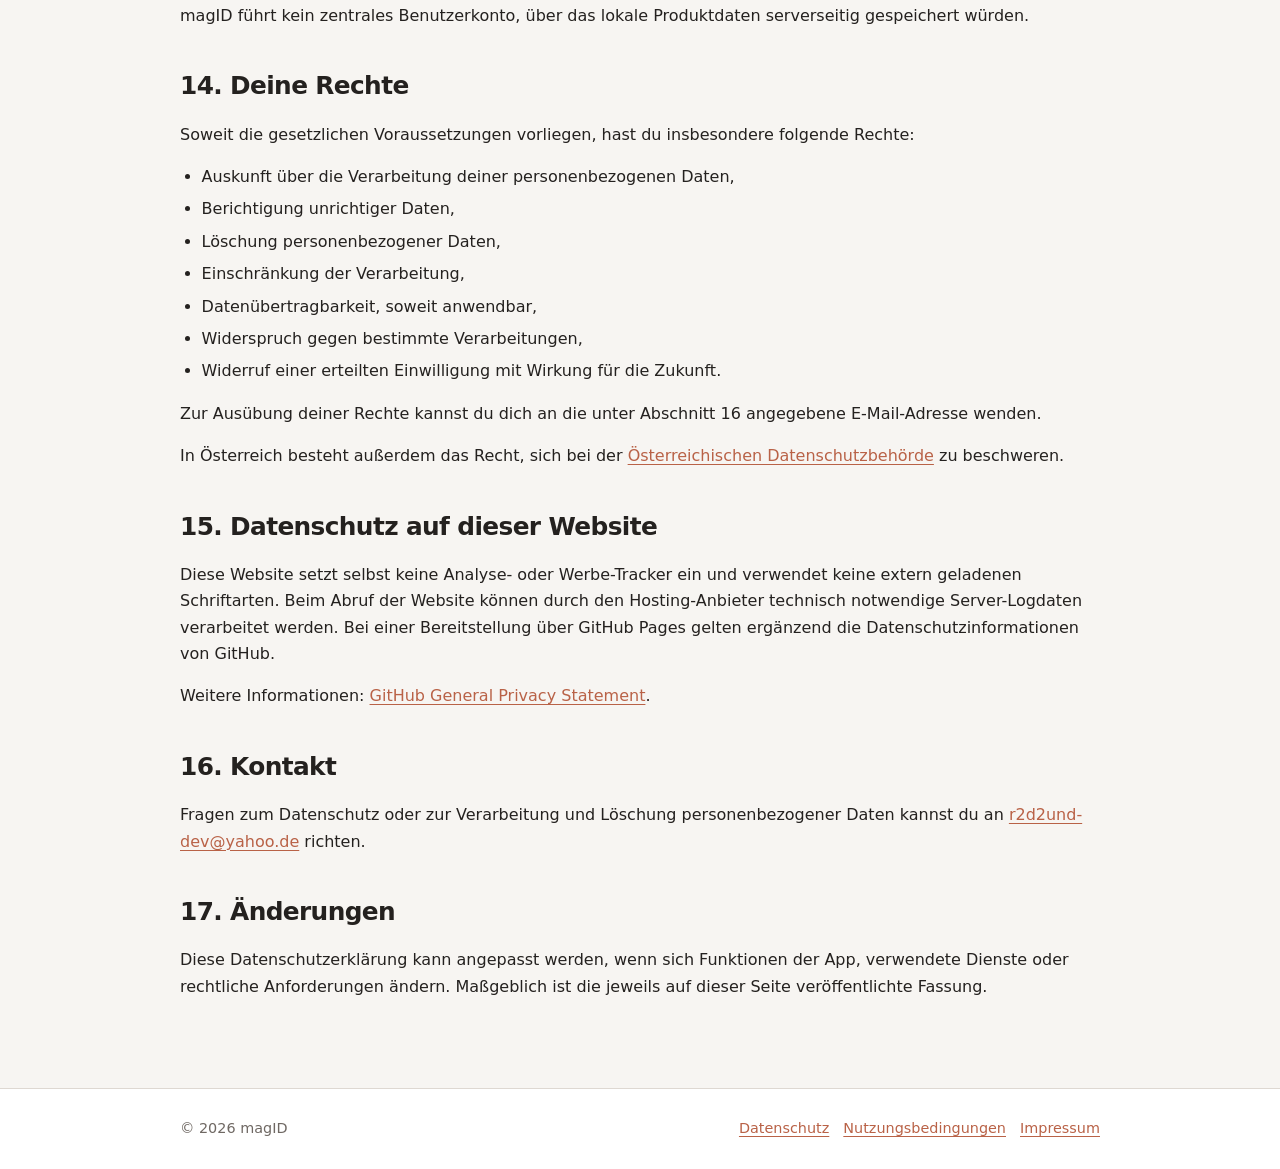
==== commit 9a608d3c: "Datenschutzerklärung: Kassenbons, Teilen, Update-Prüfung (0.1.7) - Receipt reading and corrected con" ====
--- a/datenschutz.html
+++ b/datenschutz.html
@@ -32,7 +32,7 @@
     Diese Datenschutzerklärung beschreibt, welche Daten bei der Nutzung der App magID und
     dieser Website verarbeitet werden.
   </p>
-  <p class="meta">Stand: 23. November 2026</p>
+  <p class="meta">Stand: 27. November 2026</p>
 </section>
 
 <section>
@@ -69,6 +69,8 @@
     <li>Produktbewertungen, Favoriten und profilbezogene Präferenzen,</li>
     <li>Profile und das aktuell ausgewählte Profil,</li>
     <li>Einkaufslisten je Profil mit Einträgen, deren Zustand (z.&nbsp;B. gebraucht oder im Wagen) und dem Zeitpunkt des letzten Einkaufs,</li>
+    <li>Preise zu Produkten mit Datum, Händler bzw. Handelskette und Rabattangaben, bei eingelesenen Kassenbons auch eine Bon-Kennung,</li>
+    <li>gelernte Zuordnungen von Bon-Zeilen zu Produkten,</li>
     <li>Produktbilder, Hauptbild-Zuordnung und Quellen-/Lizenzhinweise zu Bildern,</li>
     <li>App-Einstellungen wie Theme, Akzentfarbe und die Einstellung für Nutzungsstatistiken.</li>
   </ul>
@@ -112,6 +114,28 @@
     Teilst du eine Liste aus einer anderen App (z.&nbsp;B. Google Notizen) mit magID, wird
     der geteilte Text lokal ausgewertet und nach deiner Bestätigung in die Einkaufsliste
     übernommen.
+  </p>
+
+  <h3>Kassenbons einlesen</h3>
+  <p>
+    Du kannst einen Kassenbon als PDF oder Foto einlesen: aus einer Datei, aus deinen
+    Bildern, mit der Kamera oder indem du ihn aus einer anderen App mit magID teilst.
+    Bei einem PDF liest magID den enthaltenen Text, bei einem Foto nutzt magID die
+    Texterkennung von Google ML Kit. Beides läuft auf deinem Gerät. magID überträgt den
+    Bon dafür nicht an einen Server.
+  </p>
+  <p>
+    Ausgewertet werden die Angaben, die für den Preisvergleich nötig sind, insbesondere
+    Artikel, Mengen, Preise, Rabatte, Datum, Handelskette und eine Bon-Kennung. Nach
+    deiner Bestätigung in der Vorschau speichert magID die übernommenen Preise und merkt
+    sich die Zuordnung von Bon-Zeilen zu Produkten. Beim Händler wird nur die Kette bzw.
+    deren Vertriebsform gespeichert, nicht die Filiale oder der Ort.
+  </p>
+  <p>
+    Das PDF bzw. Foto des Bons wird nicht in die Daten von magID übernommen. Beim
+    Auswählen, Fotografieren oder Teilen können vorübergehende Kopien im Zwischenspeicher
+    des Geräts entstehen. Ein Kassenbon kann auch Angaben enthalten, die magID nicht
+    benötigt; diese werden nicht als Preisdaten gespeichert.
   </p>
 
   <h2>6. Open-Facts-Produktabfrage</h2>
@@ -137,8 +161,8 @@
 
   <h2>7. Import und Export</h2>
   <p>
-    magID kann lokale Daten einschließlich Produkten, Profilen, Kategorien, Einkaufslisten und Produktbildern
-    exportieren und wieder importieren. Exportdateien werden zunächst lokal erzeugt.
+    magID kann lokale Daten einschließlich Produkten, Profilen, Kategorien, Einkaufslisten, Händlern,
+    Preisen, gelernten Bon-Zuordnungen und Produktbildern exportieren und wieder importieren. Exportdateien werden zunächst lokal erzeugt.
     Wenn du eine Exportdatei über Funktionen des Betriebssystems an eine andere App,
     einen Cloudspeicher oder einen anderen Dienst weitergibst, erfolgt diese Weitergabe
     aufgrund deiner Auswahl. Für die weitere Verarbeitung gelten dann die Bedingungen
@@ -146,11 +170,14 @@
   </p>
   <p>
     Mit „Mit magID teilen“ kannst du ausgewählte Produkte, Kombinationen und Rezepte als
-    Datei an andere Personen schicken. Die Datei enthält die ausgewählten Produktdaten,
-    auf Wunsch die Hauptbilder, deinen Profilnamen, deine Bewertungen zu diesen Produkten
-    und einen optionalen Gruß. Kaufdatum, Kaufpreis, Seriennummer, Preisverläufe und
-    Einkaufslisten sind nicht enthalten. Die Weitergabe erfolgt über die von dir gewählte
-    App; beim Empfänger werden die Daten erst nach Bestätigung übernommen.
+    Datei an andere Personen schicken. Die Datei enthält die ausgewählten Produktdaten
+    mit ihren Kategorien, von dir selbst angelegte Händler dieser Produkte, gelernte
+    Bon-Zuordnungen zu diesen Produkten, deinen Profilnamen, auf Wunsch die Hauptbilder
+    und deine Bewertungen zu diesen Produkten sowie einen optionalen Gruß. Kaufdatum,
+    Kaufpreis, Seriennummer und Preisverläufe sind nicht enthalten. Einträge deiner
+    Einkaufsliste sind nur enthalten, wenn du die Einkaufsliste teilst; dann gehen ihre
+    offenen Einträge mit. Die Weitergabe erfolgt über die von dir gewählte App; beim
+    Empfänger werden die Daten erst nach Bestätigung übernommen.
   </p>
   <p>
     Sicherungen und geteilte Dateien kannst du mit einem Passwort schützen. Die Datei wird
@@ -238,8 +265,8 @@
     Nutzungsstatistiken.
   </p>
   <p>
-    Über die Google-Play-Funktion für In-App-Updates prüft magID beim Start, ob in Google Play
-    eine neue Version verfügbar ist, und kann sie herunterladen und installieren. Über Remote
+    Über die Google-Play-Funktion für In-App-Updates prüft magID beim Start und bei der
+    Rückkehr in die App, ob in Google Play eine neue Version verfügbar ist, und kann sie herunterladen und installieren. Über Remote
     Config wird festgelegt, ob diese Prüfung aktiv ist und ab welcher Version ein Update
     erforderlich ist. Dabei verarbeitet Google Play technische Verbindungs- und Gerätedaten;
     deine Produktdaten werden dafür nicht benötigt.
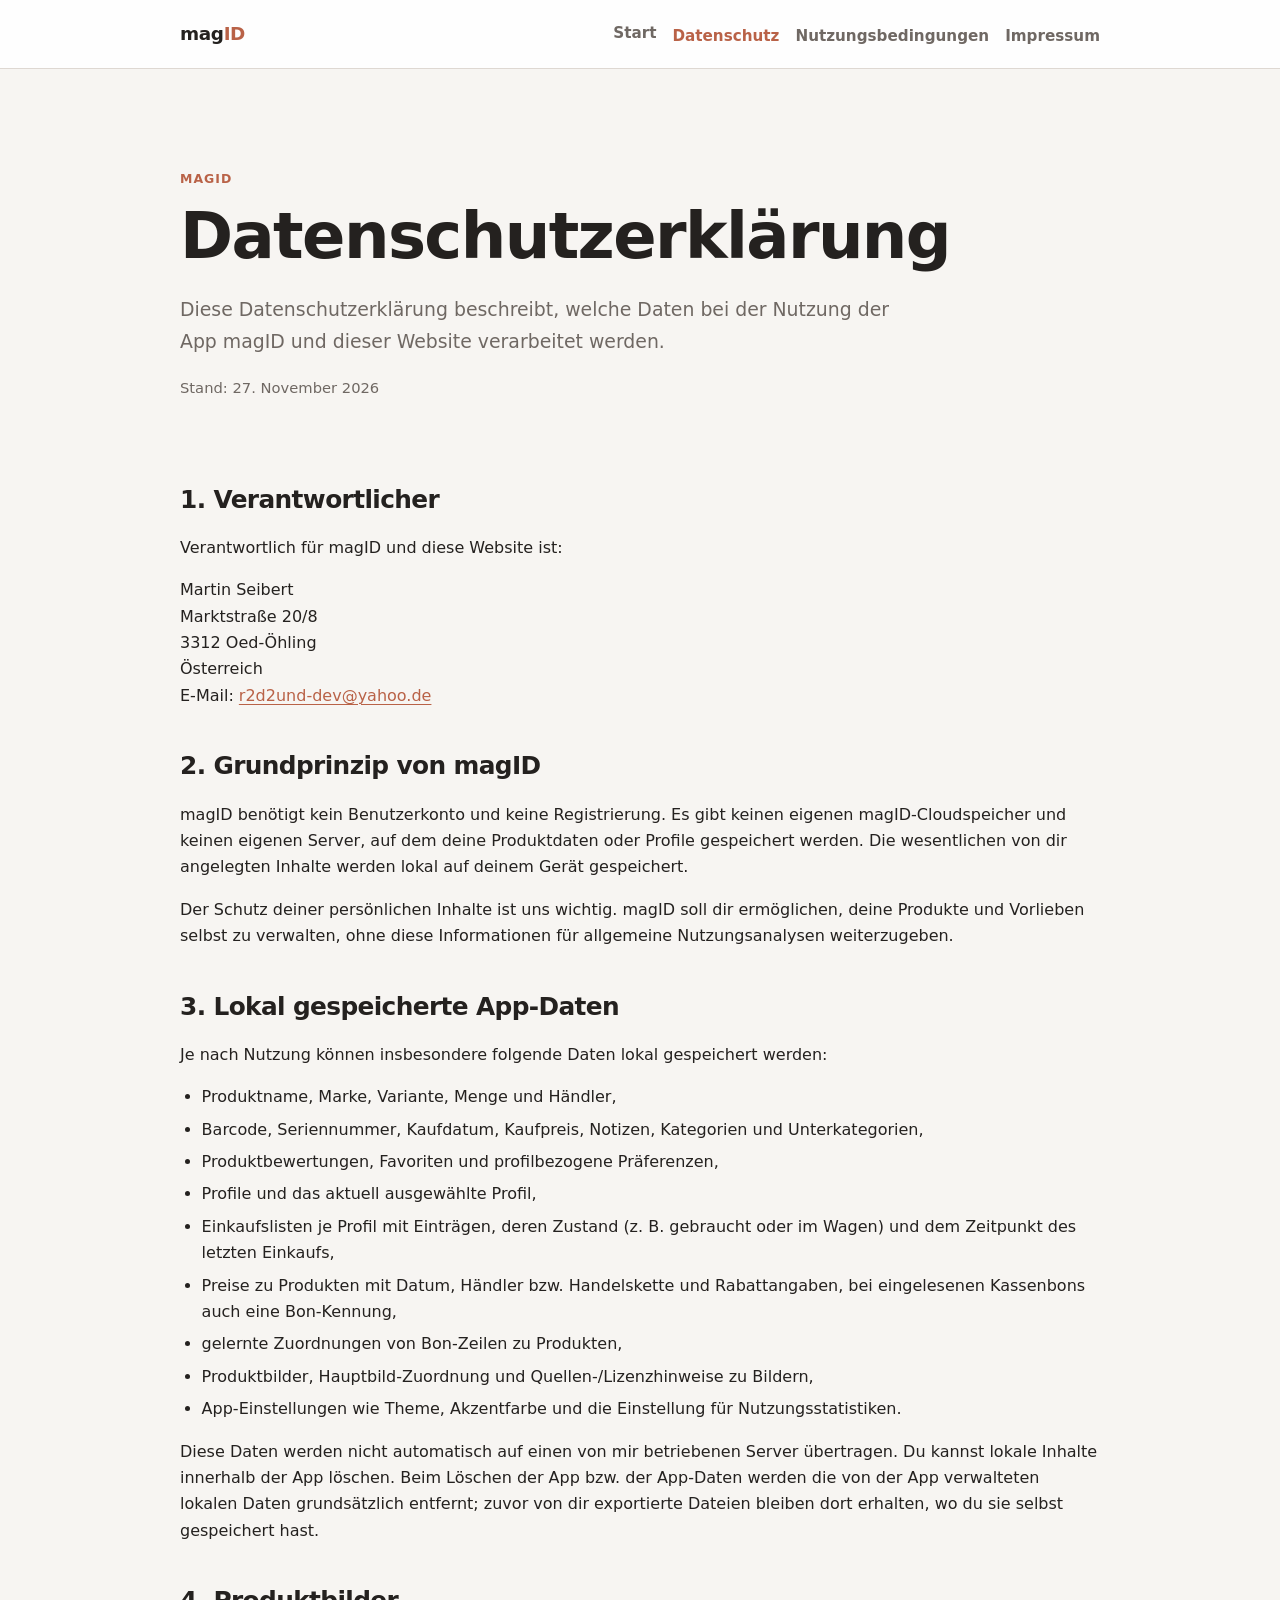
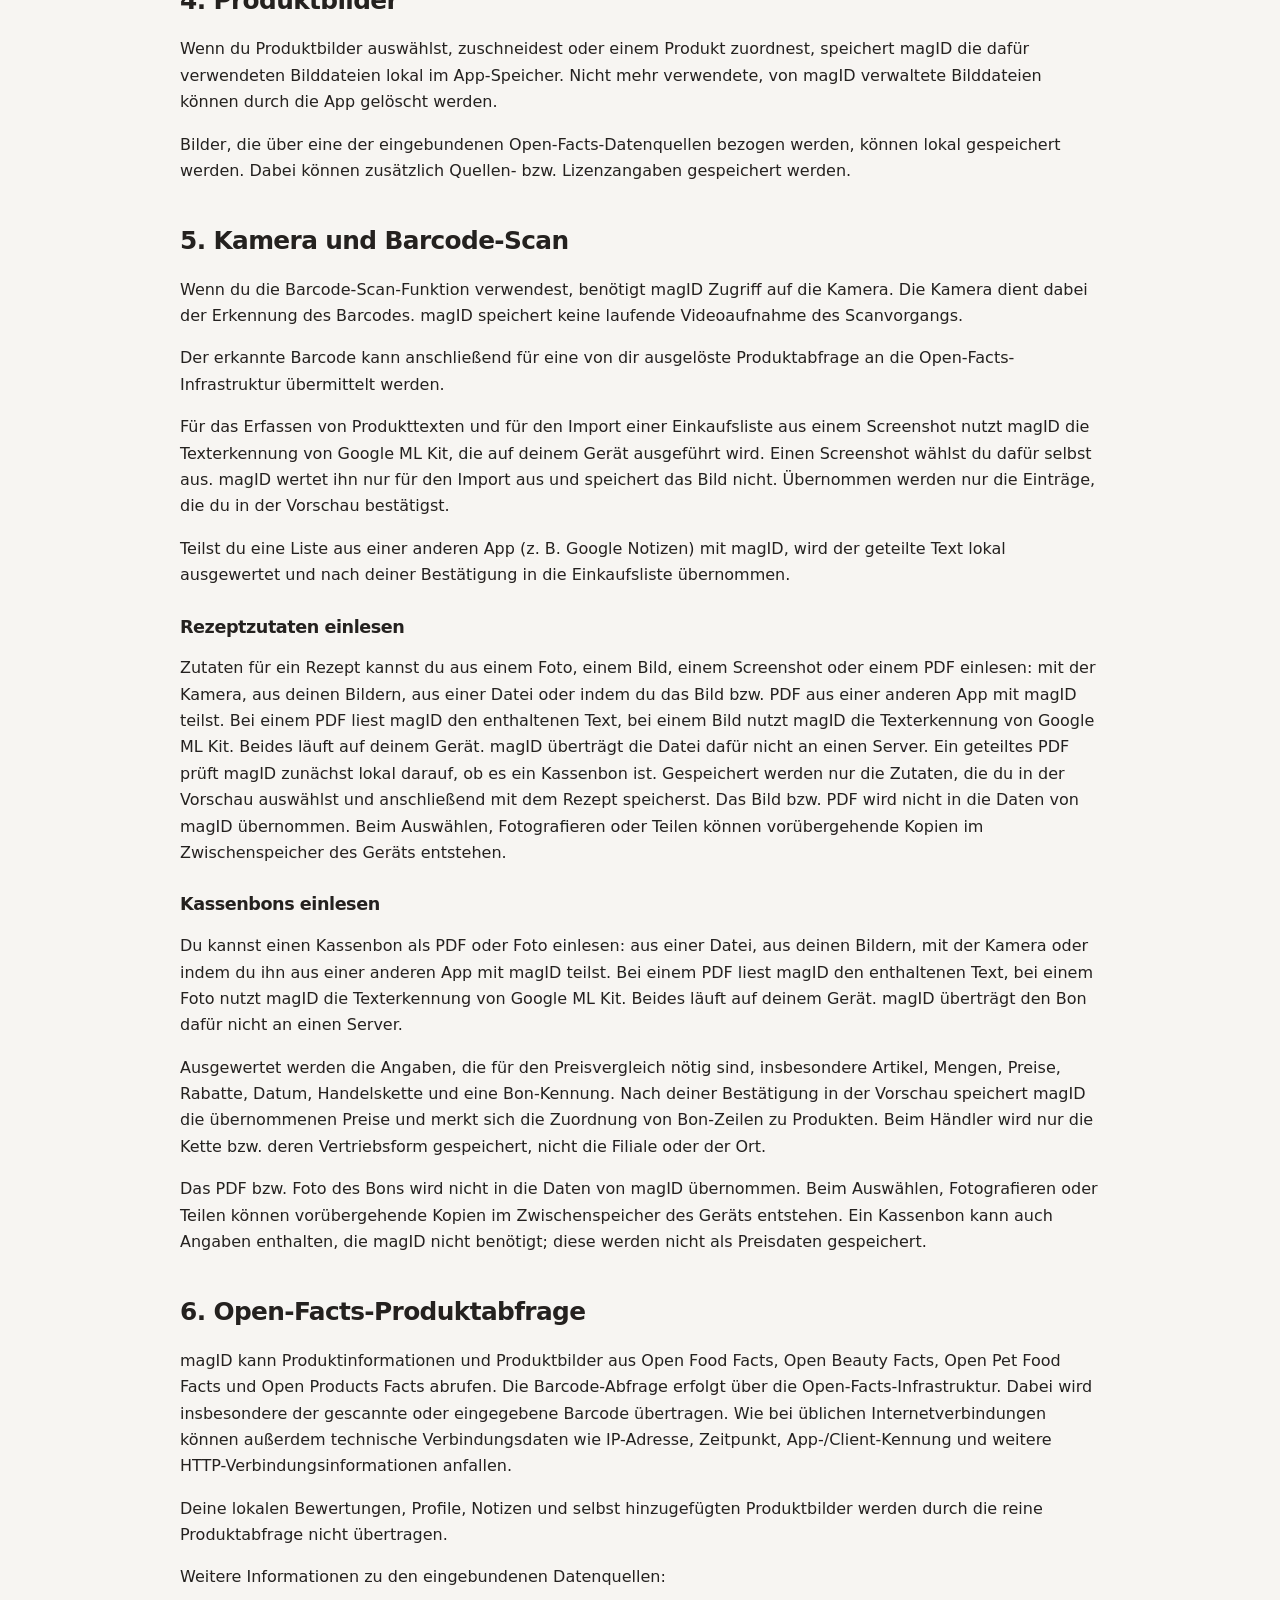
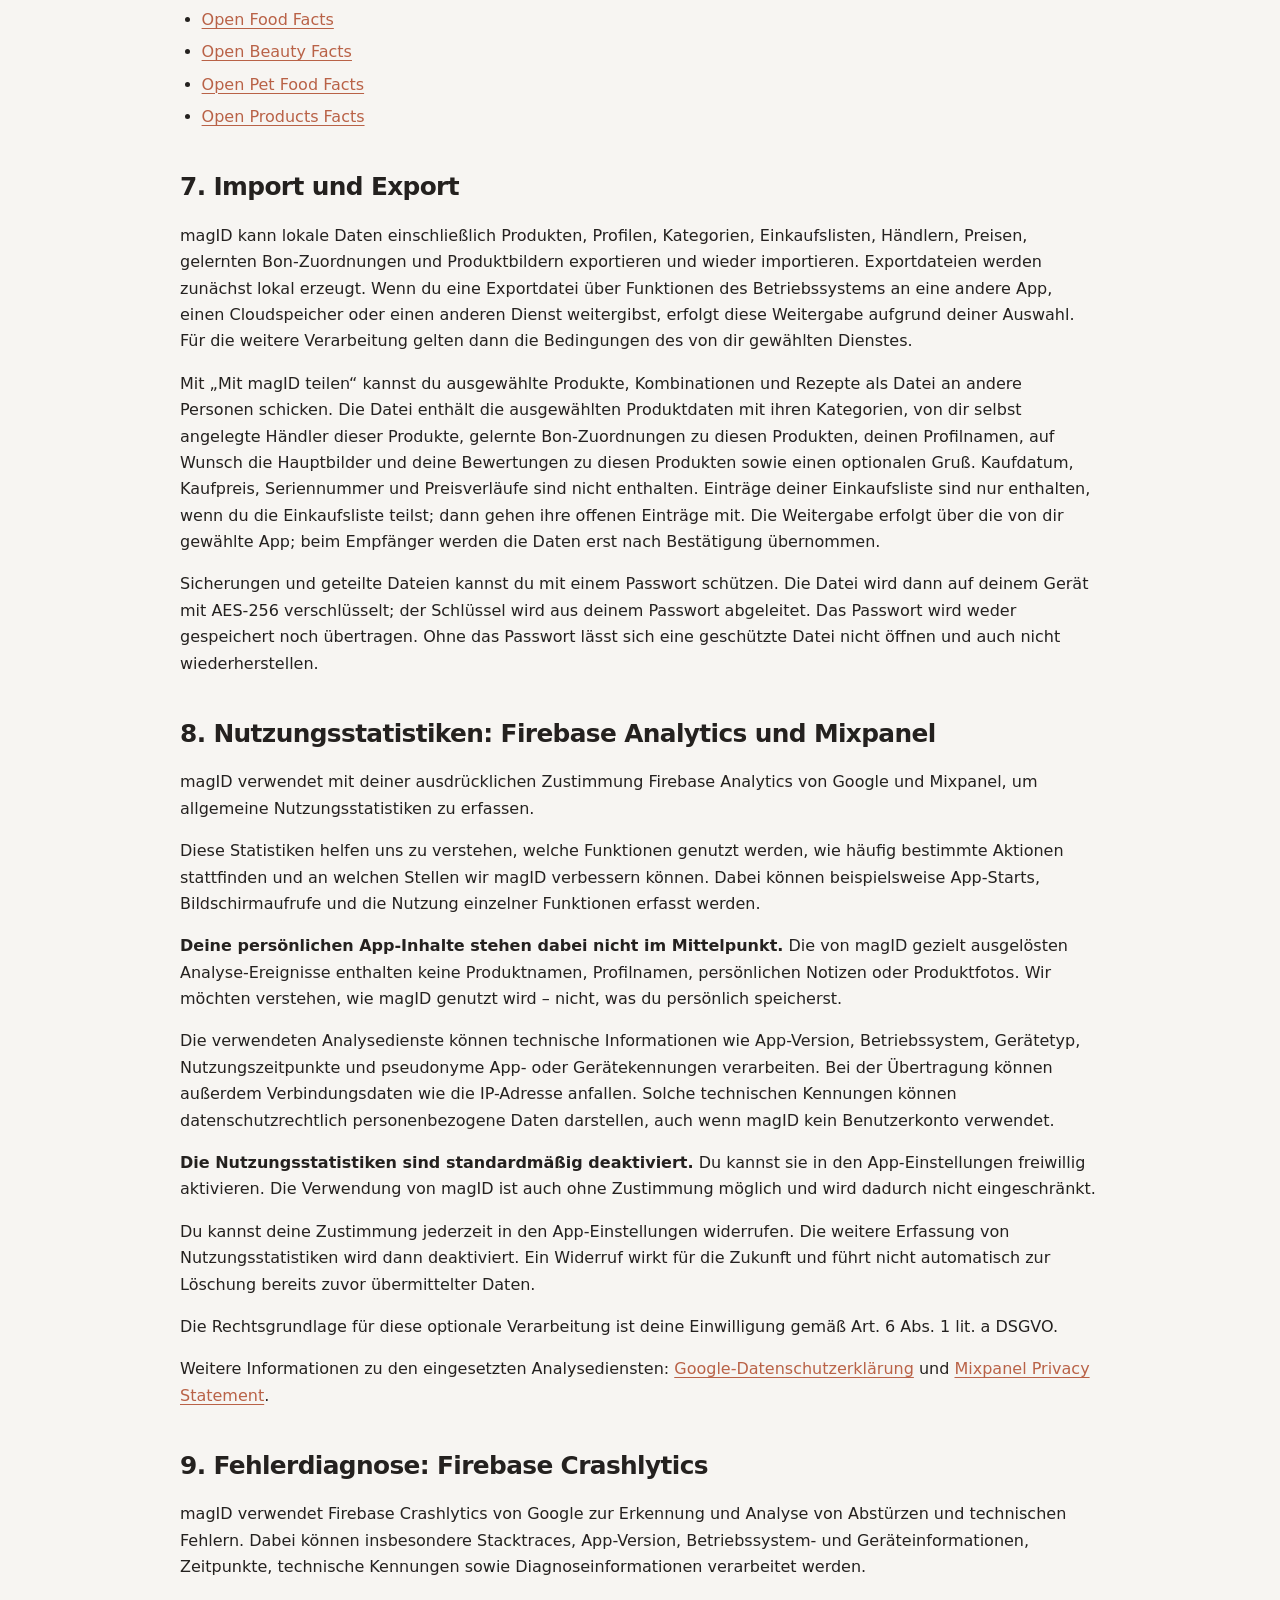
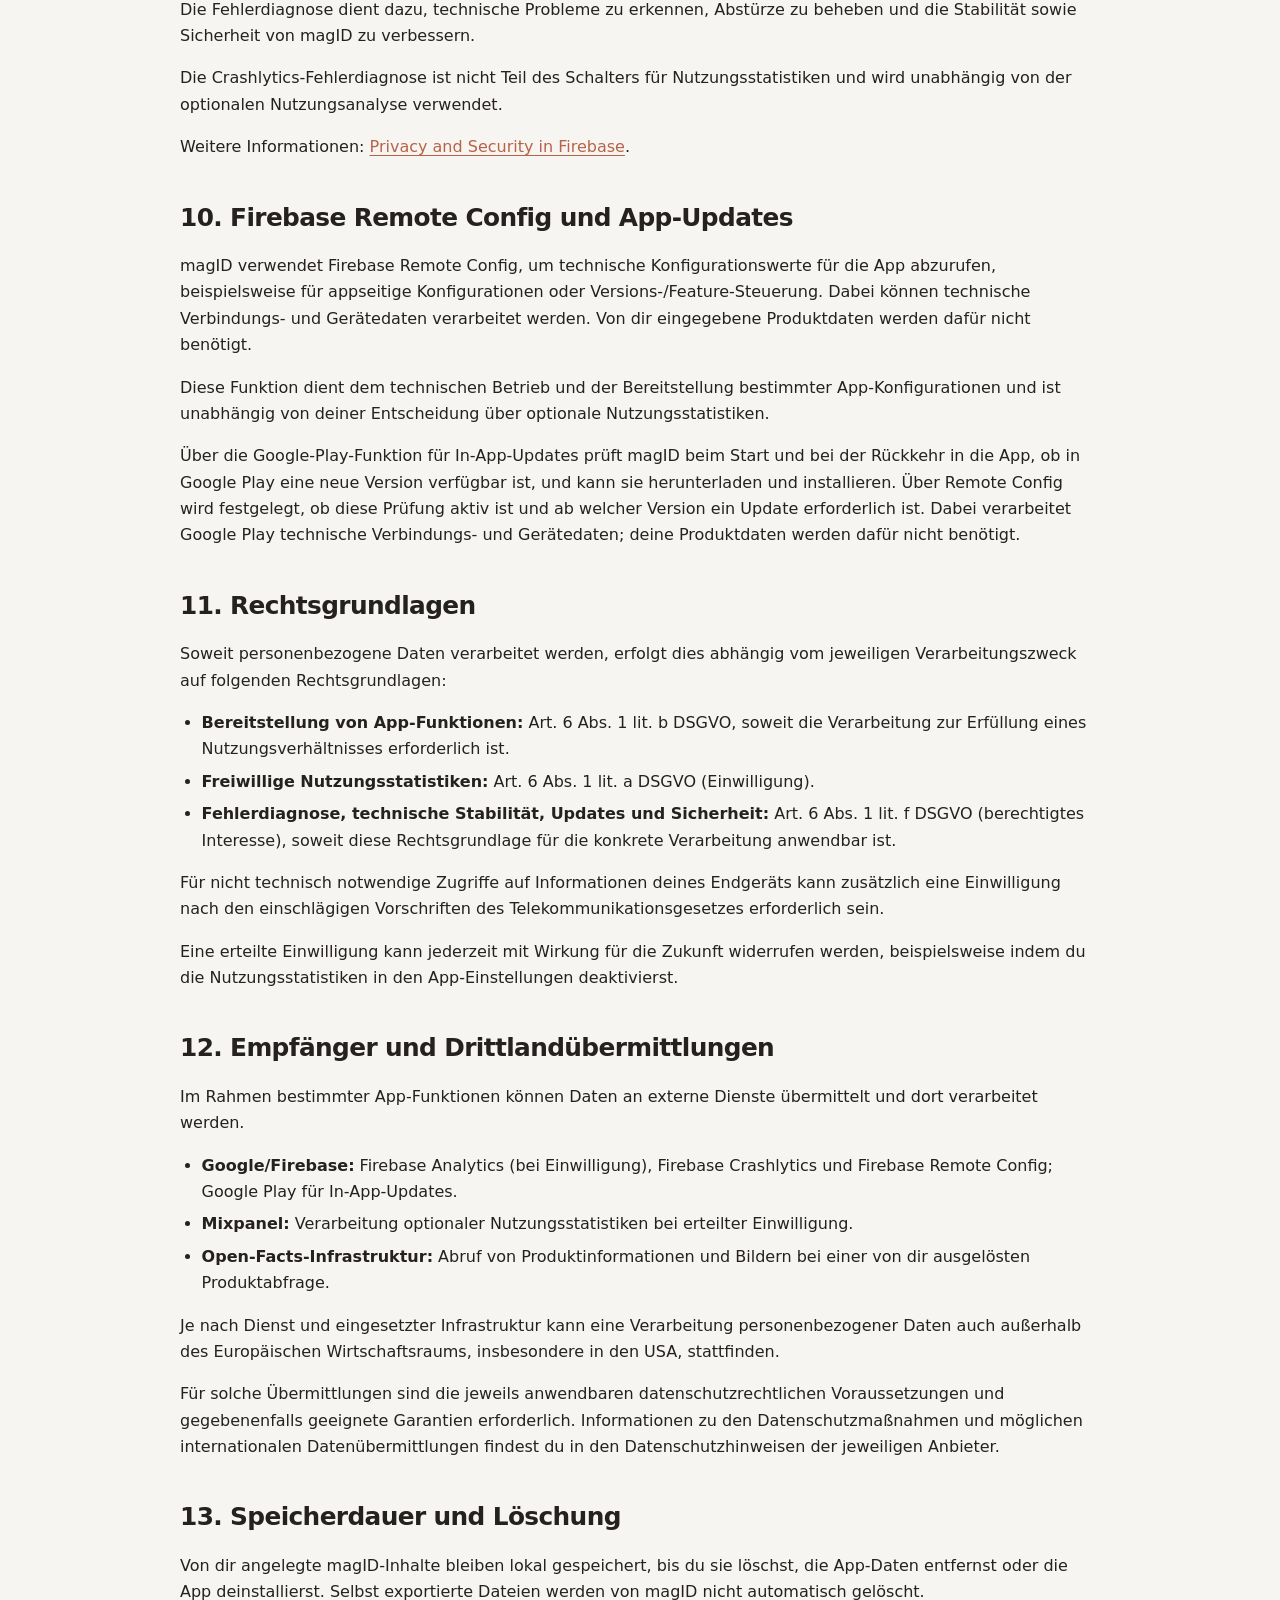
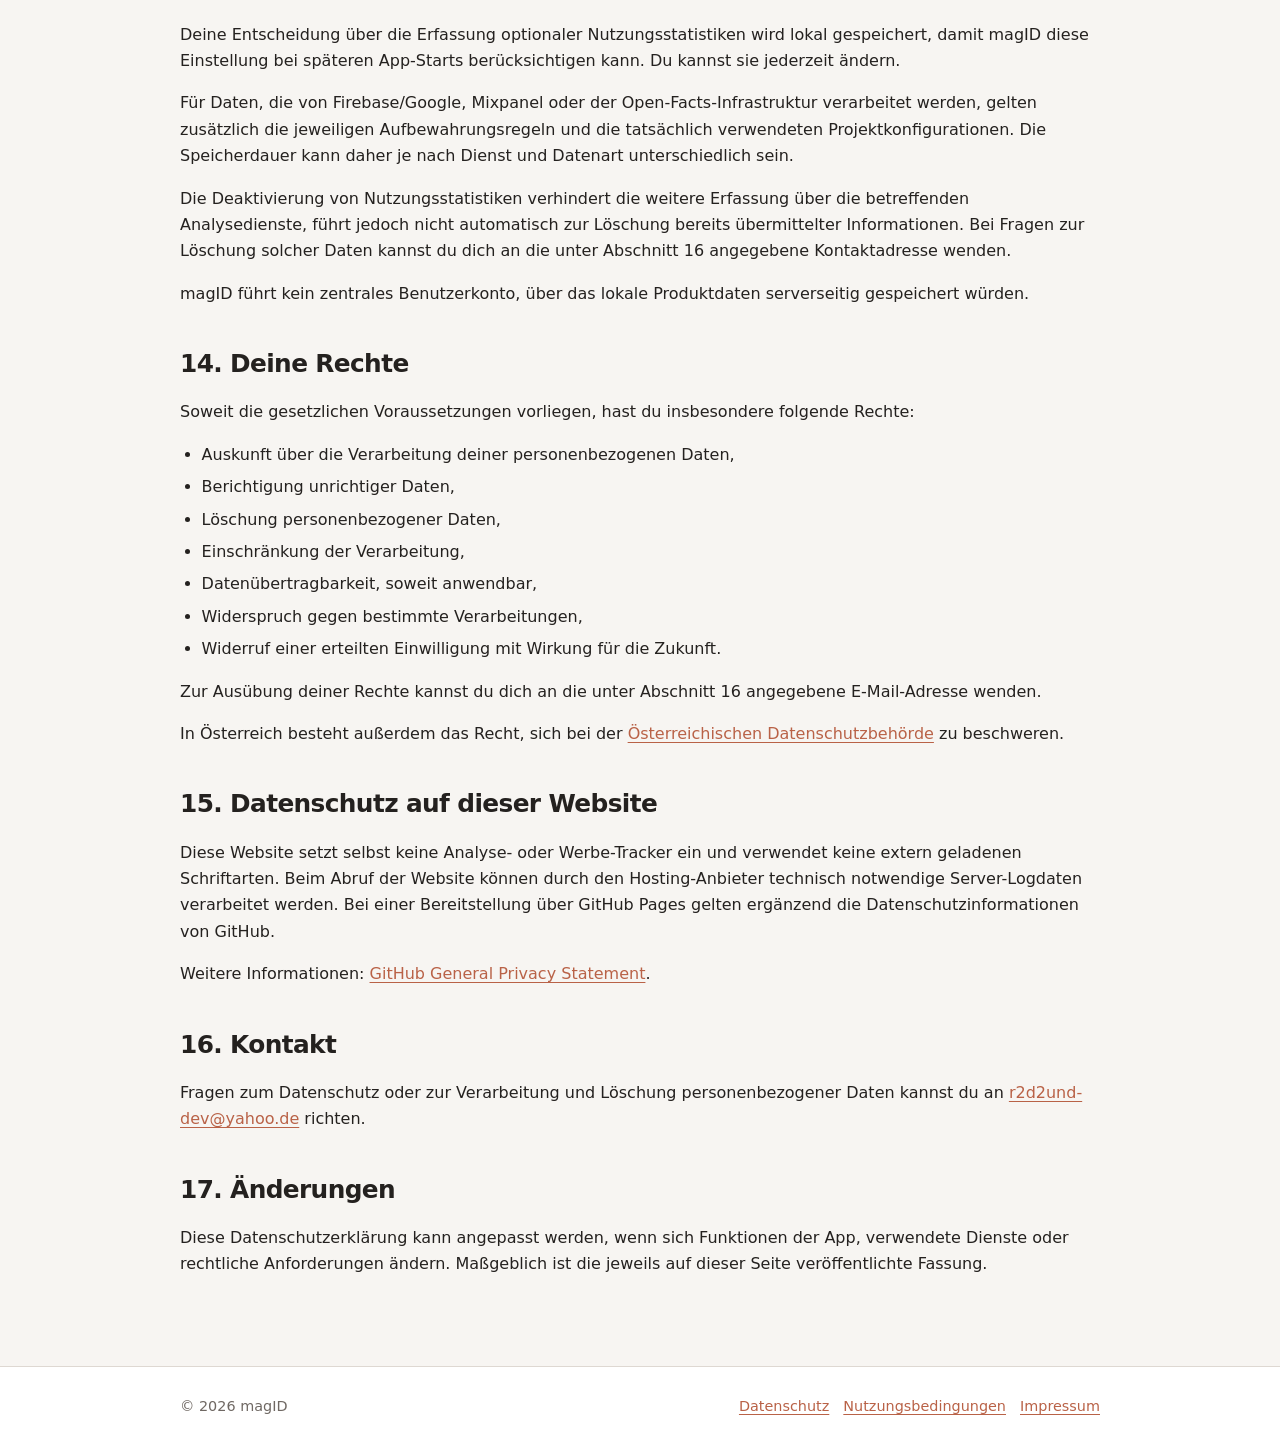
==== commit 130b7a9b: "Datenschutzerklärung: Rezeptzutaten aus Bildern und PDFs (0.1.9) Co-Authored-By: Claude Sonnet 5.5 <" ====
--- a/datenschutz.html
+++ b/datenschutz.html
@@ -116,6 +116,20 @@
     übernommen.
   </p>
 
+  <h3>Rezeptzutaten einlesen</h3>
+  <p>
+    Zutaten für ein Rezept kannst du aus einem Foto, einem Bild, einem Screenshot oder
+    einem PDF einlesen: mit der Kamera, aus deinen Bildern, aus einer Datei oder indem du
+    das Bild bzw. PDF aus einer anderen App mit magID teilst. Bei einem PDF liest magID
+    den enthaltenen Text, bei einem Bild nutzt magID die Texterkennung von Google
+    ML Kit. Beides läuft auf deinem Gerät. magID überträgt die Datei dafür nicht an einen
+    Server. Ein geteiltes PDF prüft magID zunächst lokal darauf, ob es ein Kassenbon ist.
+    Gespeichert werden nur die Zutaten, die du in der Vorschau auswählst und anschließend
+    mit dem Rezept speicherst. Das Bild bzw. PDF wird nicht in die Daten von magID
+    übernommen. Beim Auswählen, Fotografieren oder Teilen können vorübergehende Kopien im
+    Zwischenspeicher des Geräts entstehen.
+  </p>
+
   <h3>Kassenbons einlesen</h3>
   <p>
     Du kannst einen Kassenbon als PDF oder Foto einlesen: aus einer Datei, aus deinen
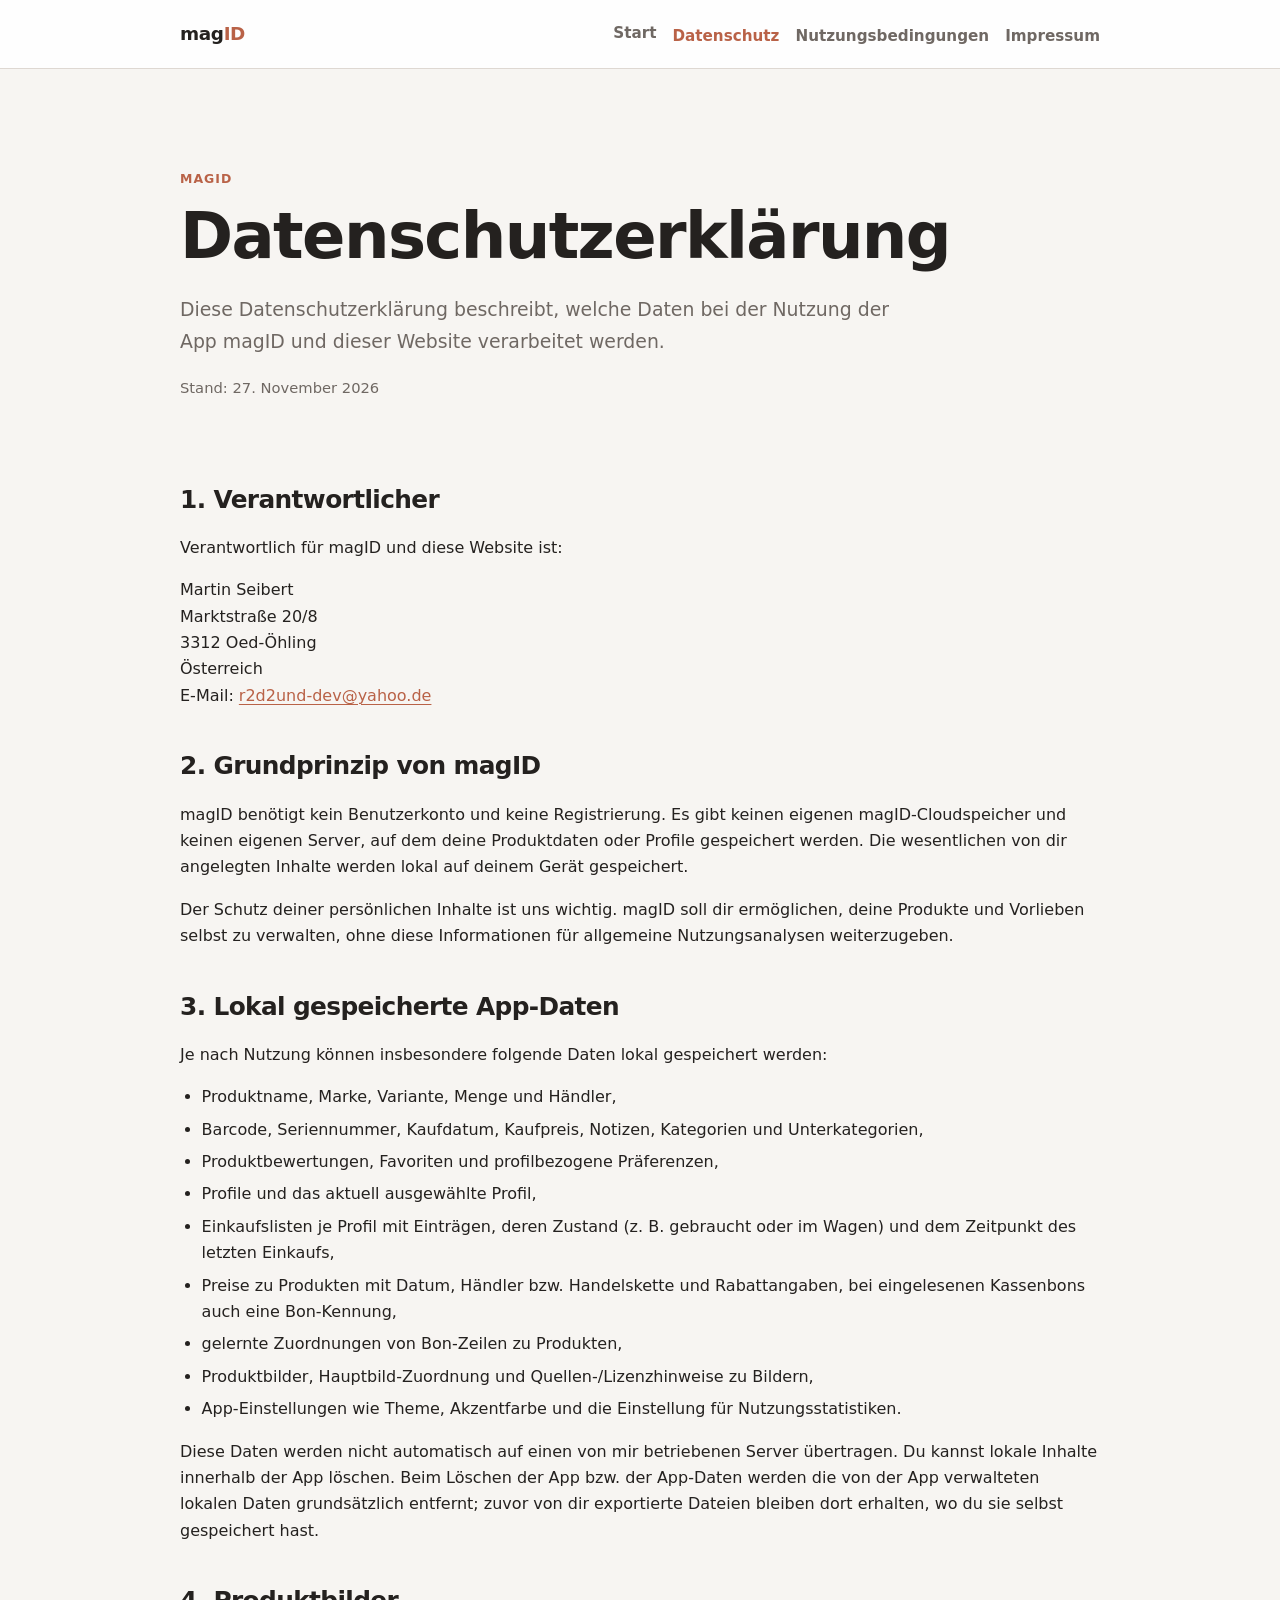
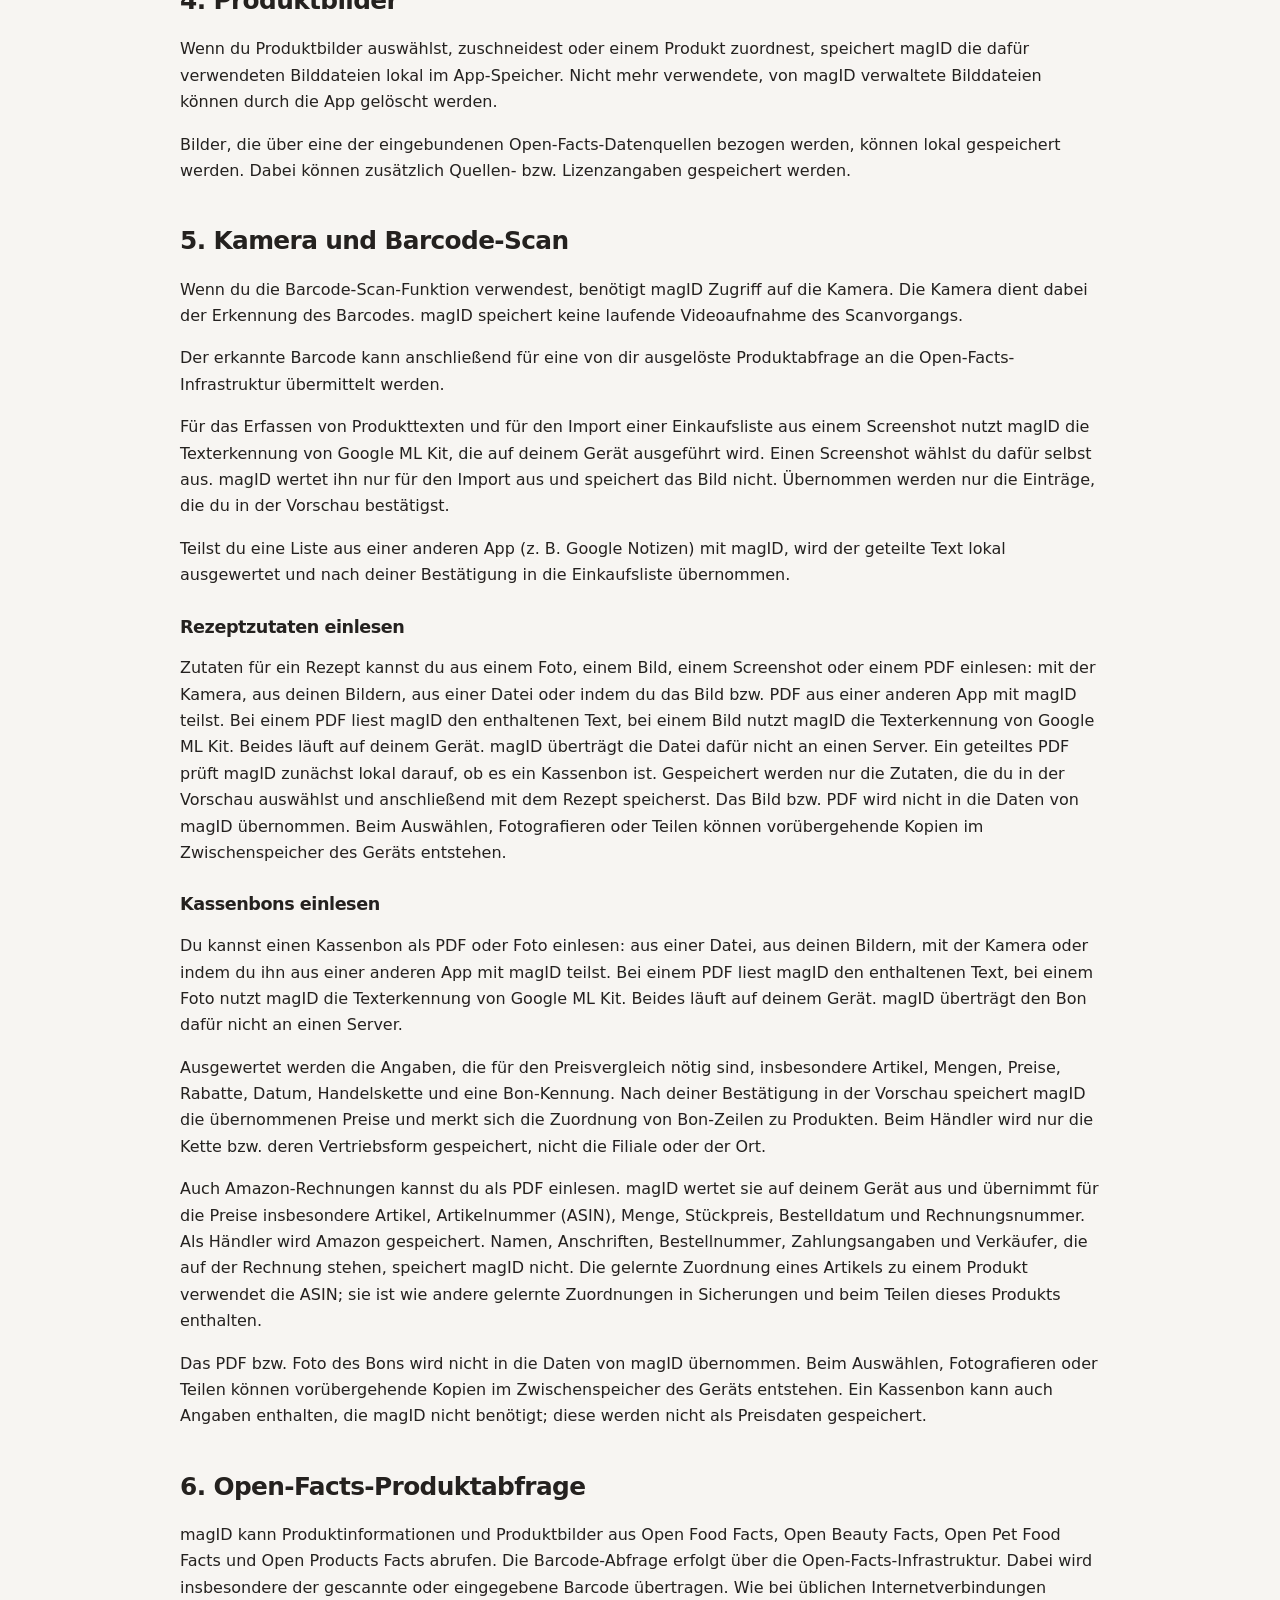
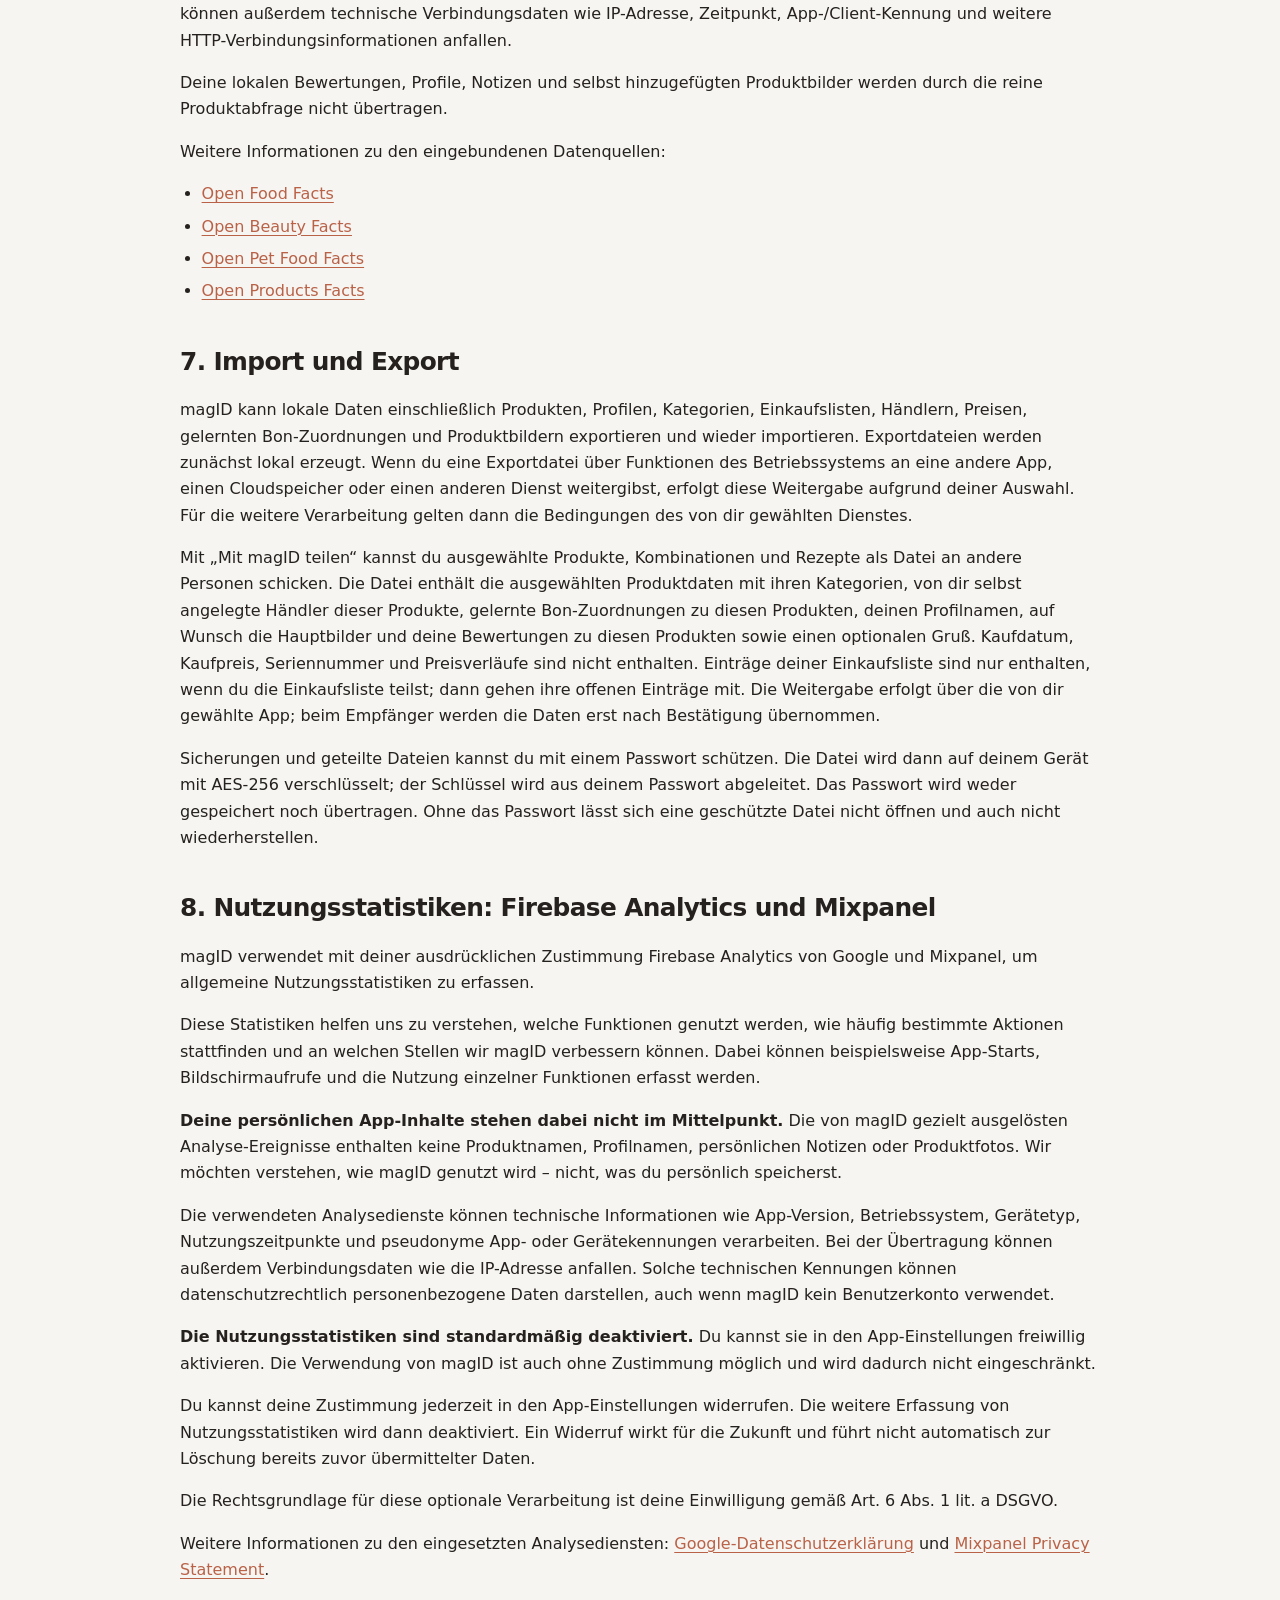
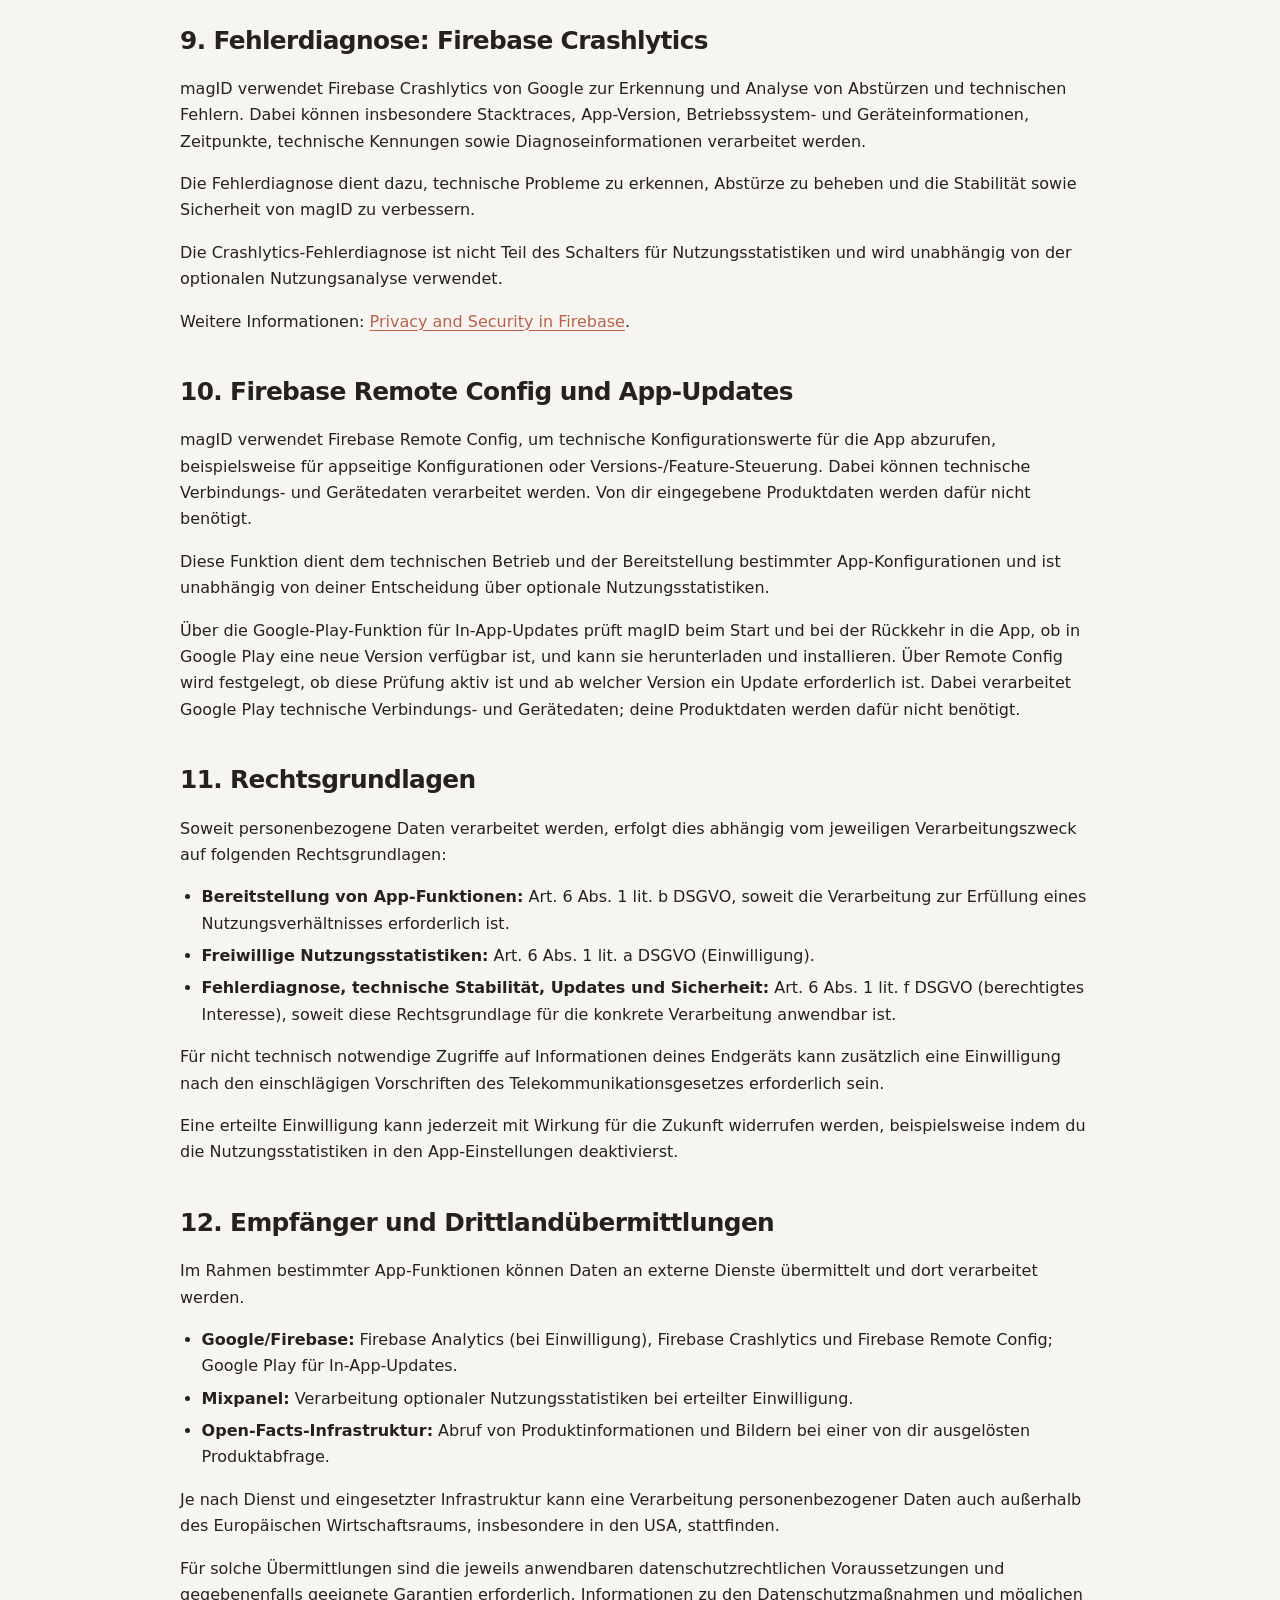
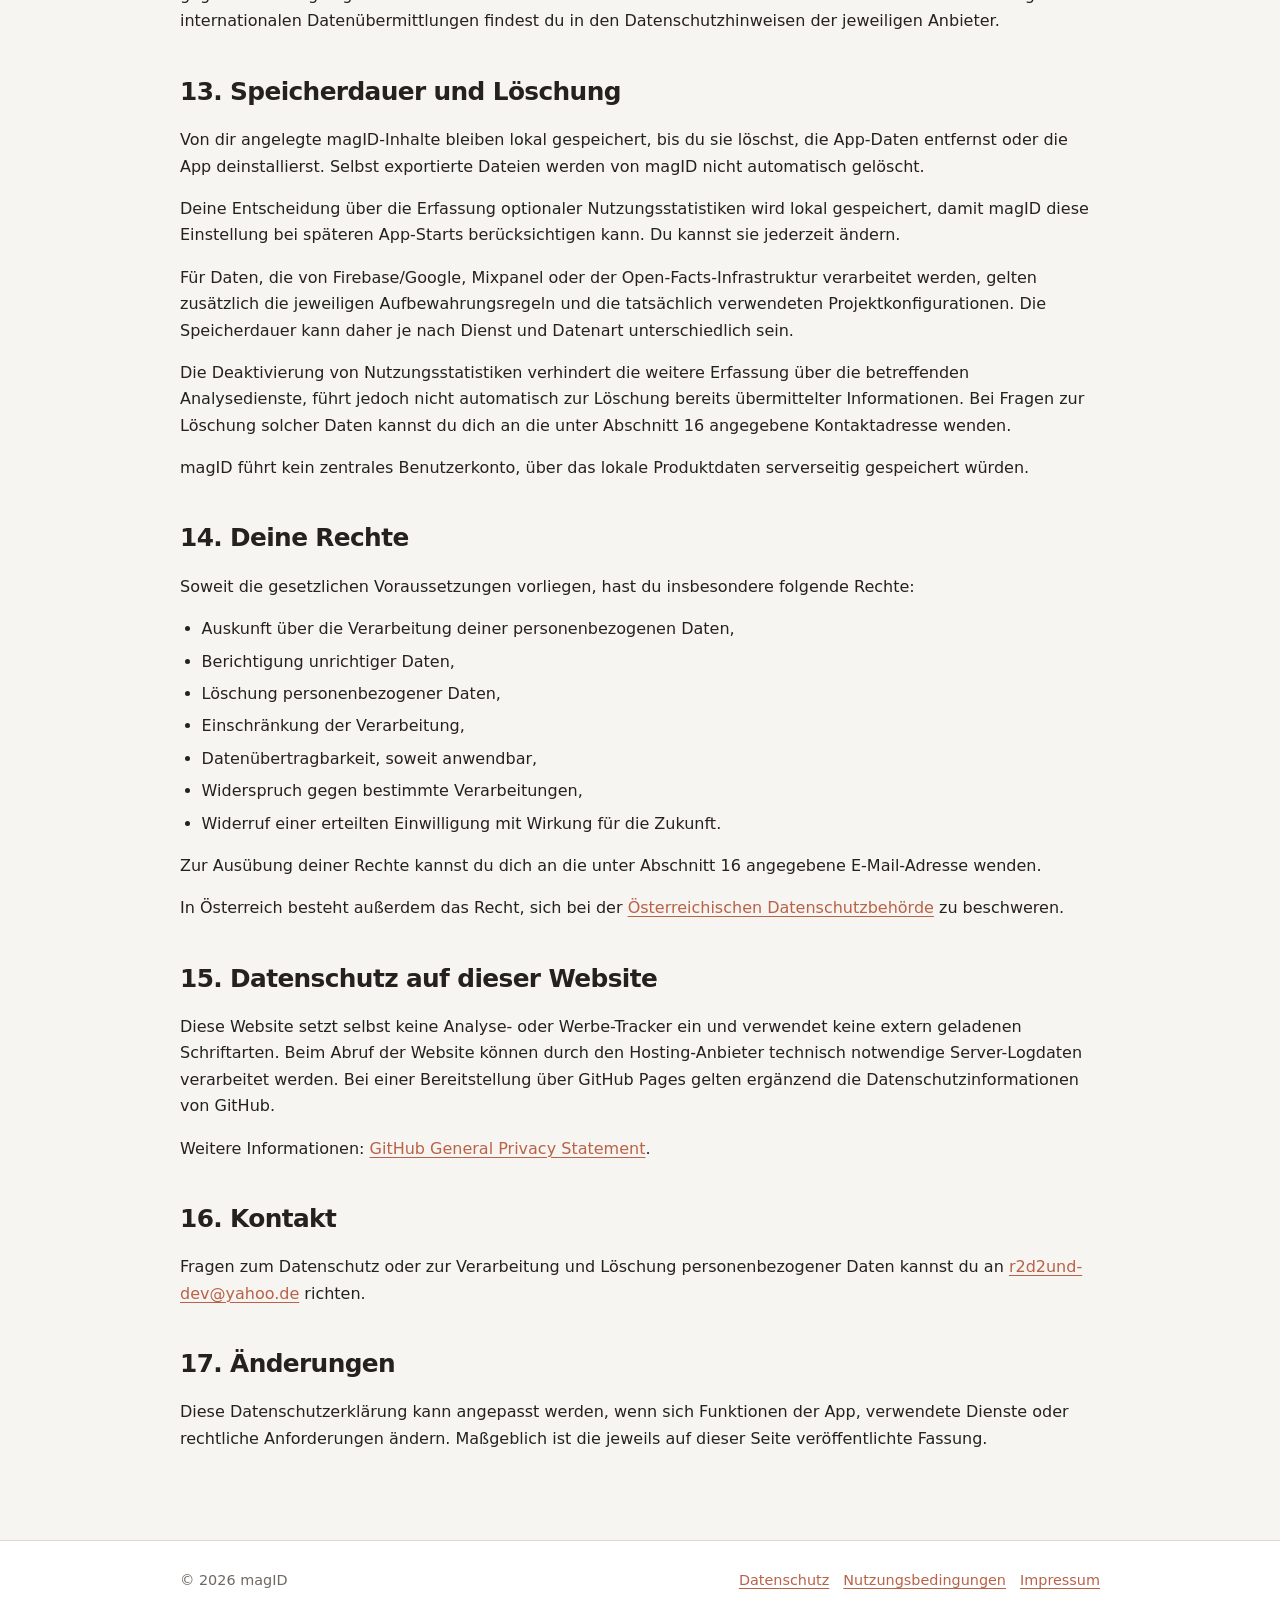
==== commit a831f5ab: "Datenschutzerklärung: Amazon-Rechnungen (0.1.10) Co-Authored-By: Claude Sonnet 5.5 <noreply@anthropi" ====
--- a/datenschutz.html
+++ b/datenschutz.html
@@ -146,6 +146,15 @@
     deren Vertriebsform gespeichert, nicht die Filiale oder der Ort.
   </p>
   <p>
+    Auch Amazon-Rechnungen kannst du als PDF einlesen. magID wertet sie auf deinem Gerät
+    aus und übernimmt für die Preise insbesondere Artikel, Artikelnummer (ASIN), Menge,
+    Stückpreis, Bestelldatum und Rechnungsnummer. Als Händler wird Amazon gespeichert.
+    Namen, Anschriften, Bestellnummer, Zahlungsangaben und Verkäufer, die auf der Rechnung
+    stehen, speichert magID nicht. Die gelernte Zuordnung eines Artikels zu einem Produkt
+    verwendet die ASIN; sie ist wie andere gelernte Zuordnungen in Sicherungen und beim
+    Teilen dieses Produkts enthalten.
+  </p>
+  <p>
     Das PDF bzw. Foto des Bons wird nicht in die Daten von magID übernommen. Beim
     Auswählen, Fotografieren oder Teilen können vorübergehende Kopien im Zwischenspeicher
     des Geräts entstehen. Ein Kassenbon kann auch Angaben enthalten, die magID nicht
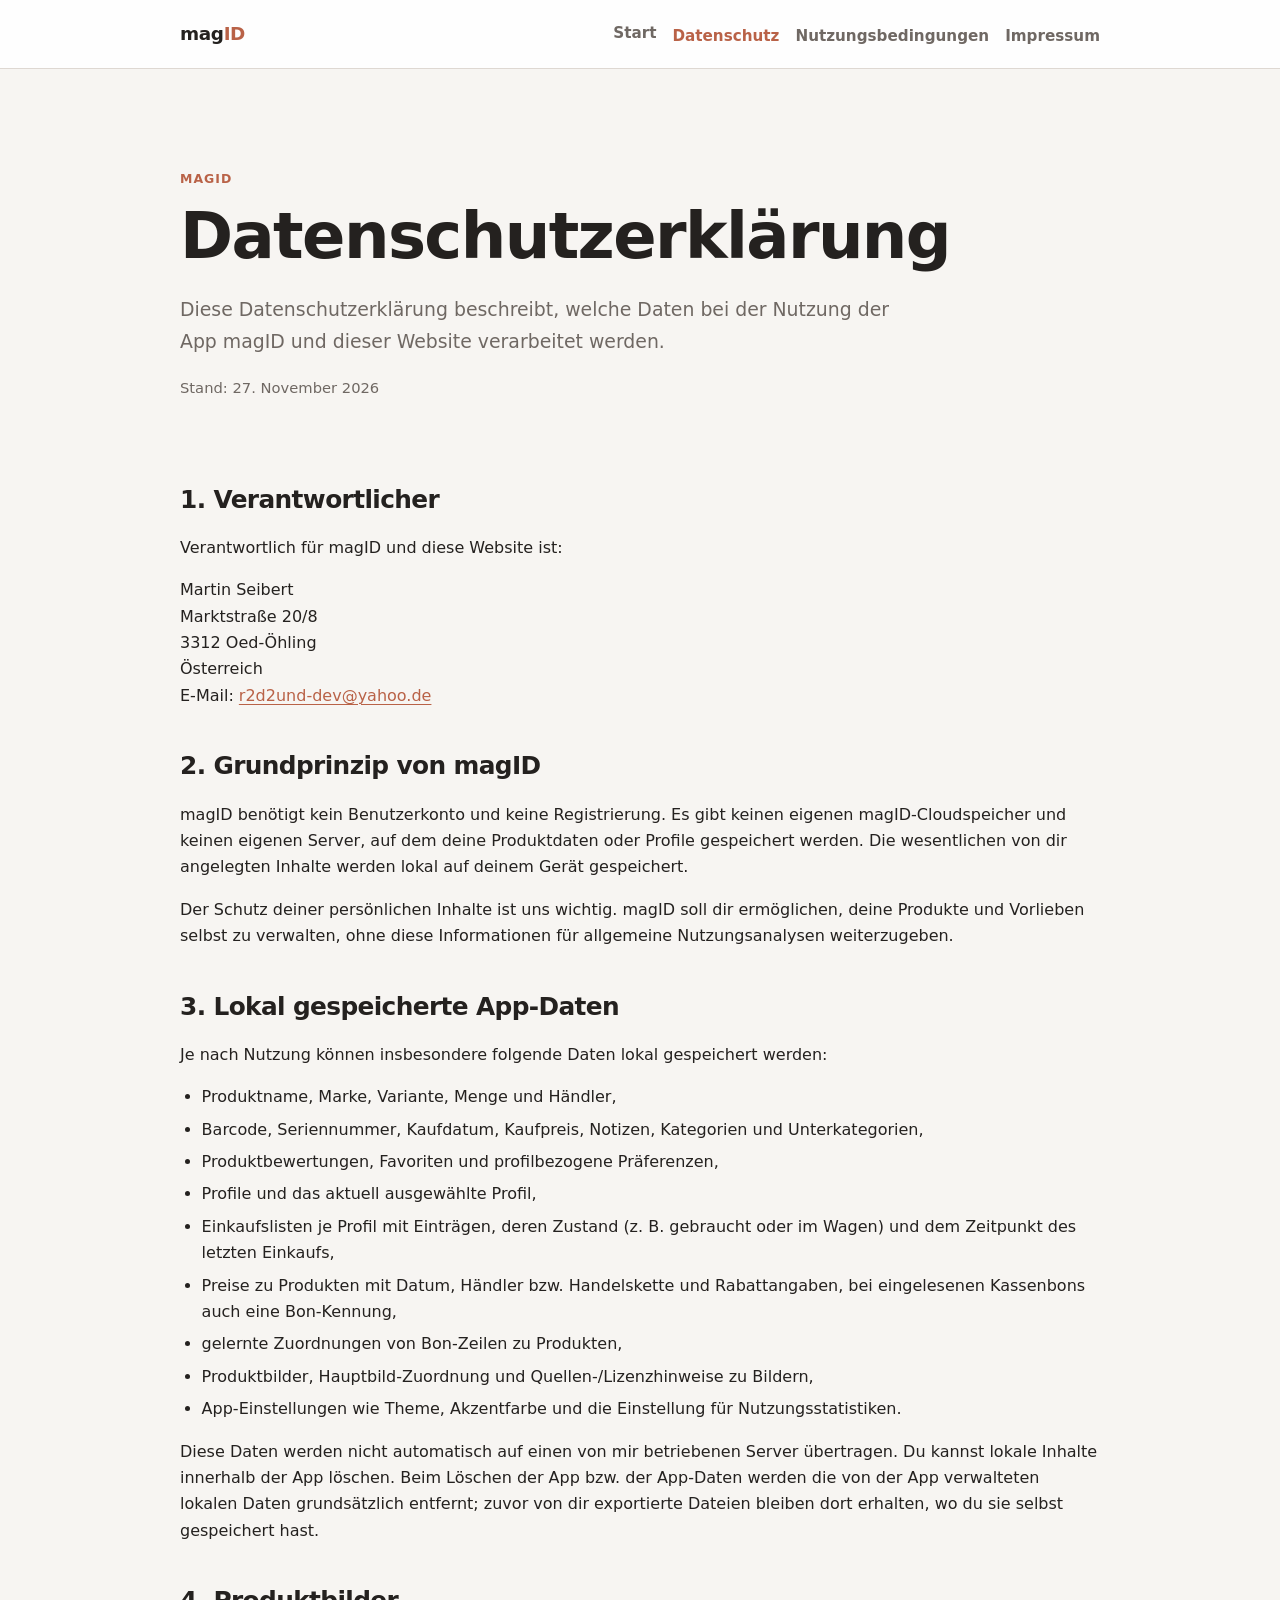
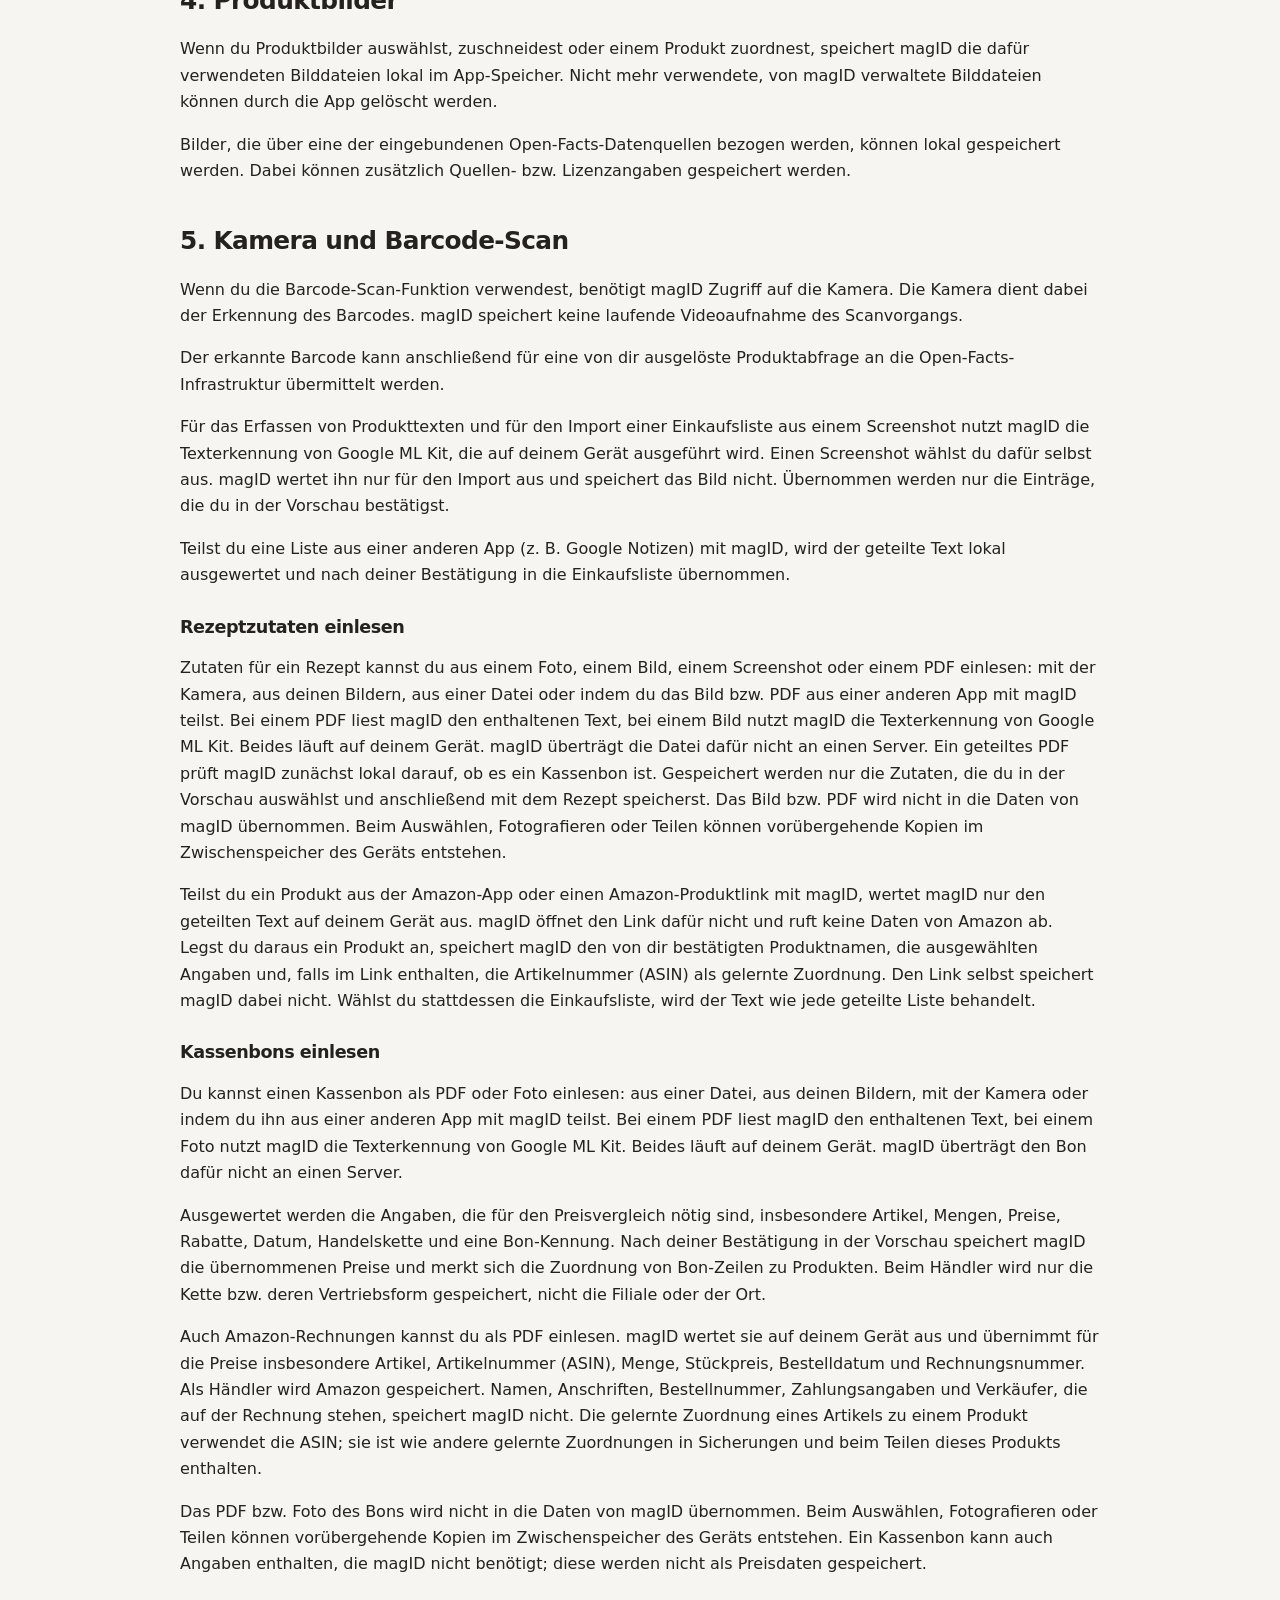
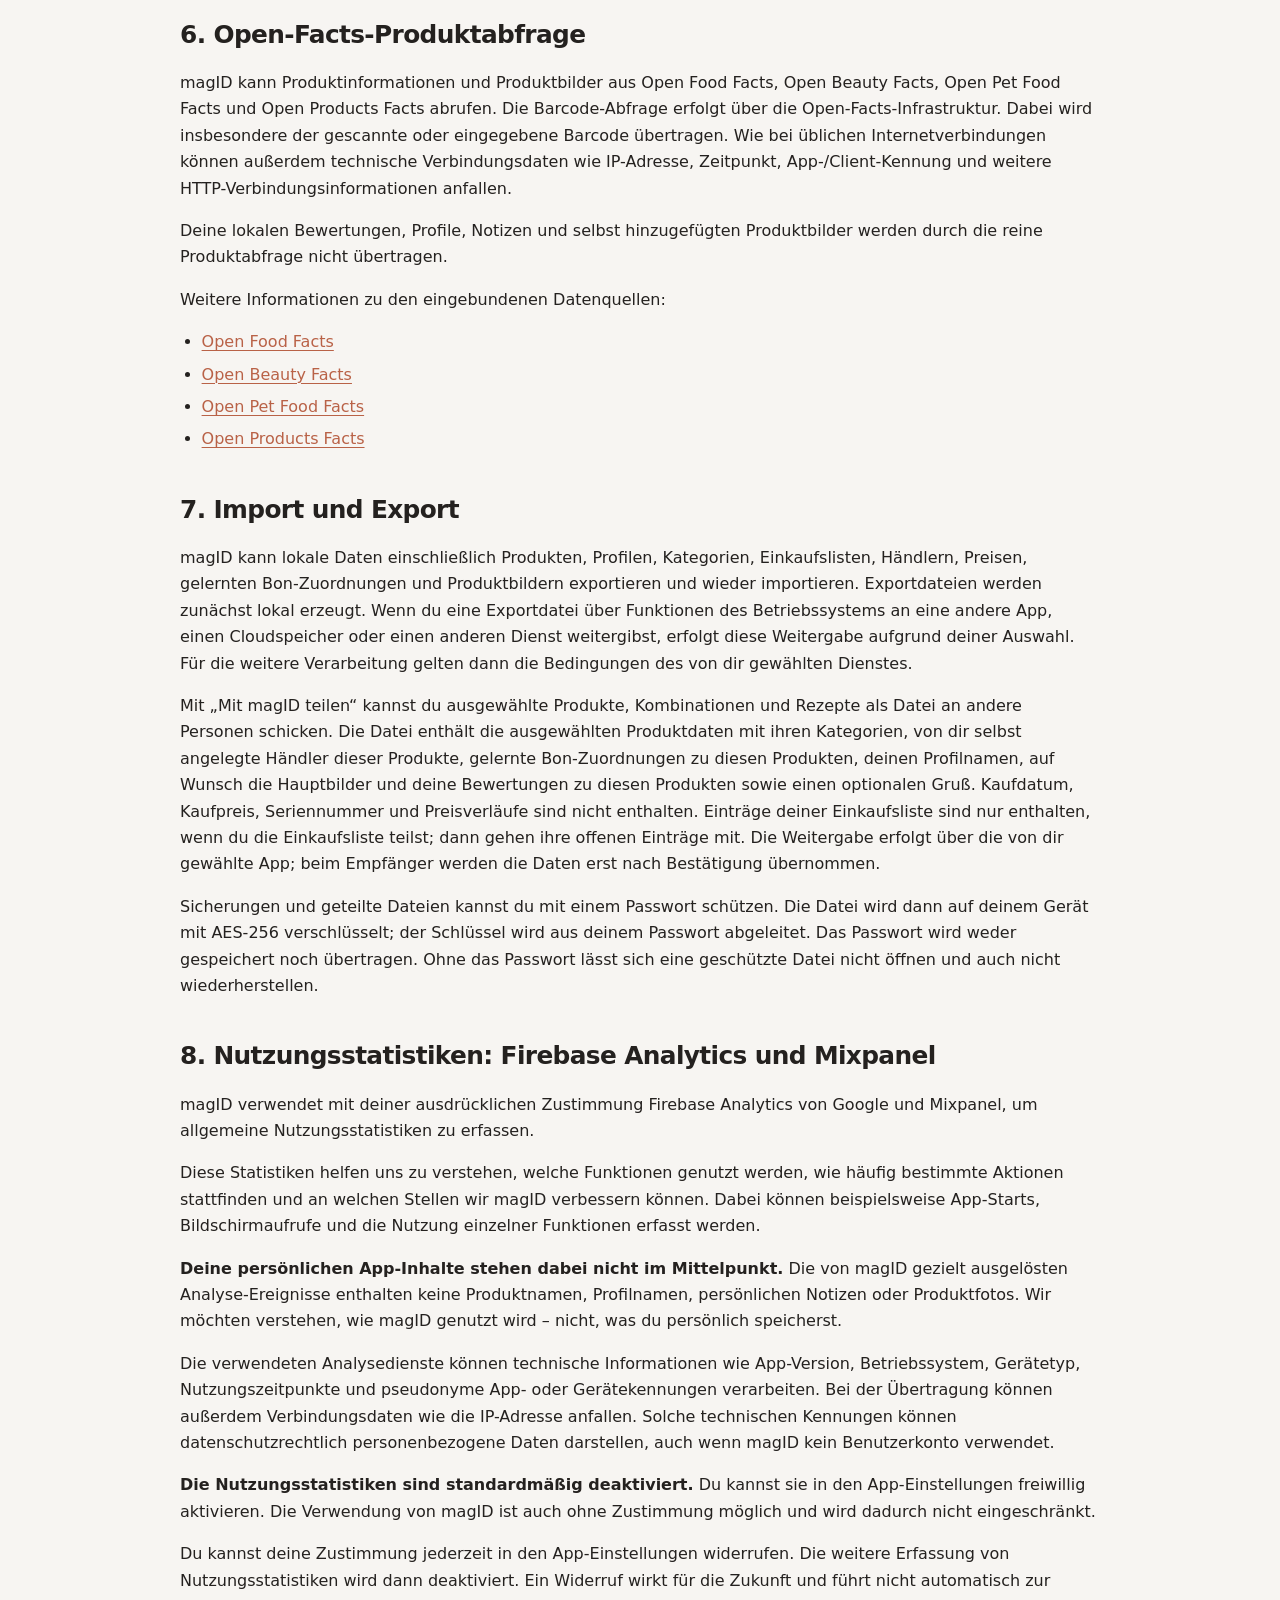
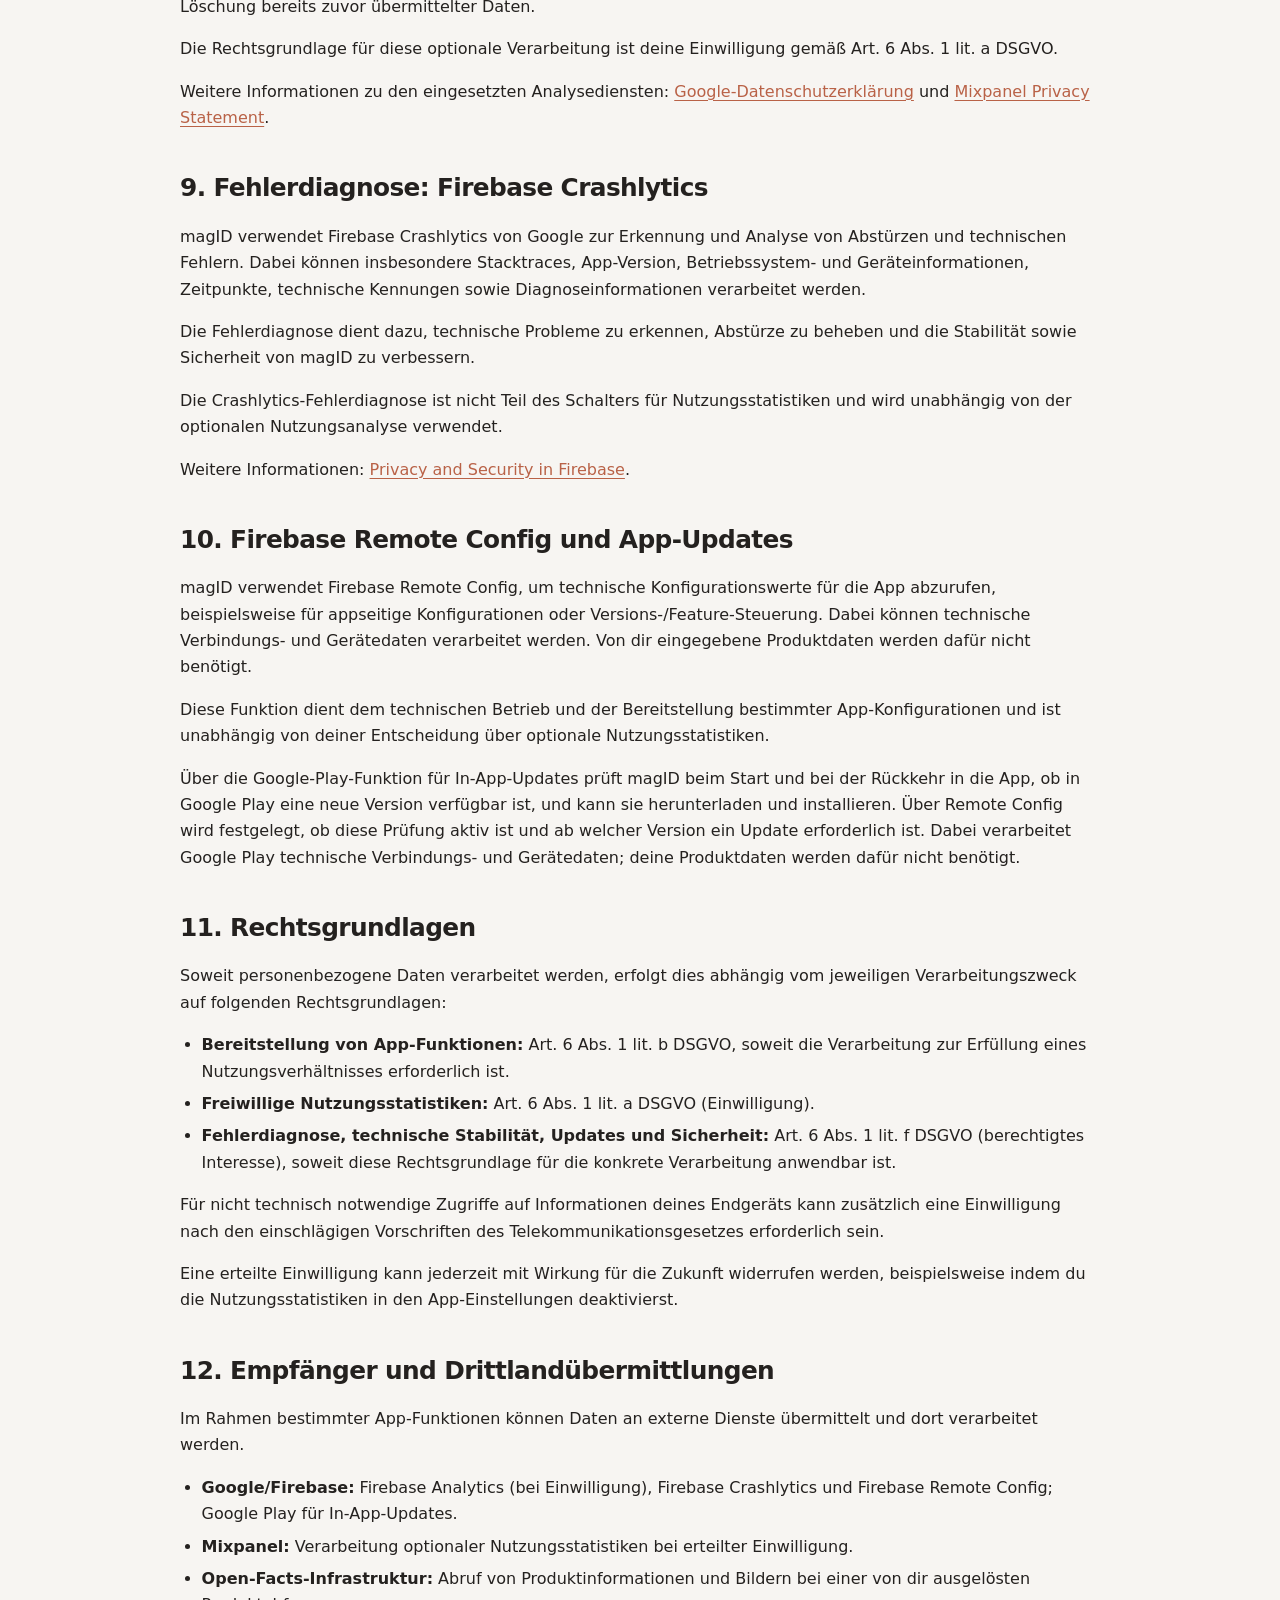
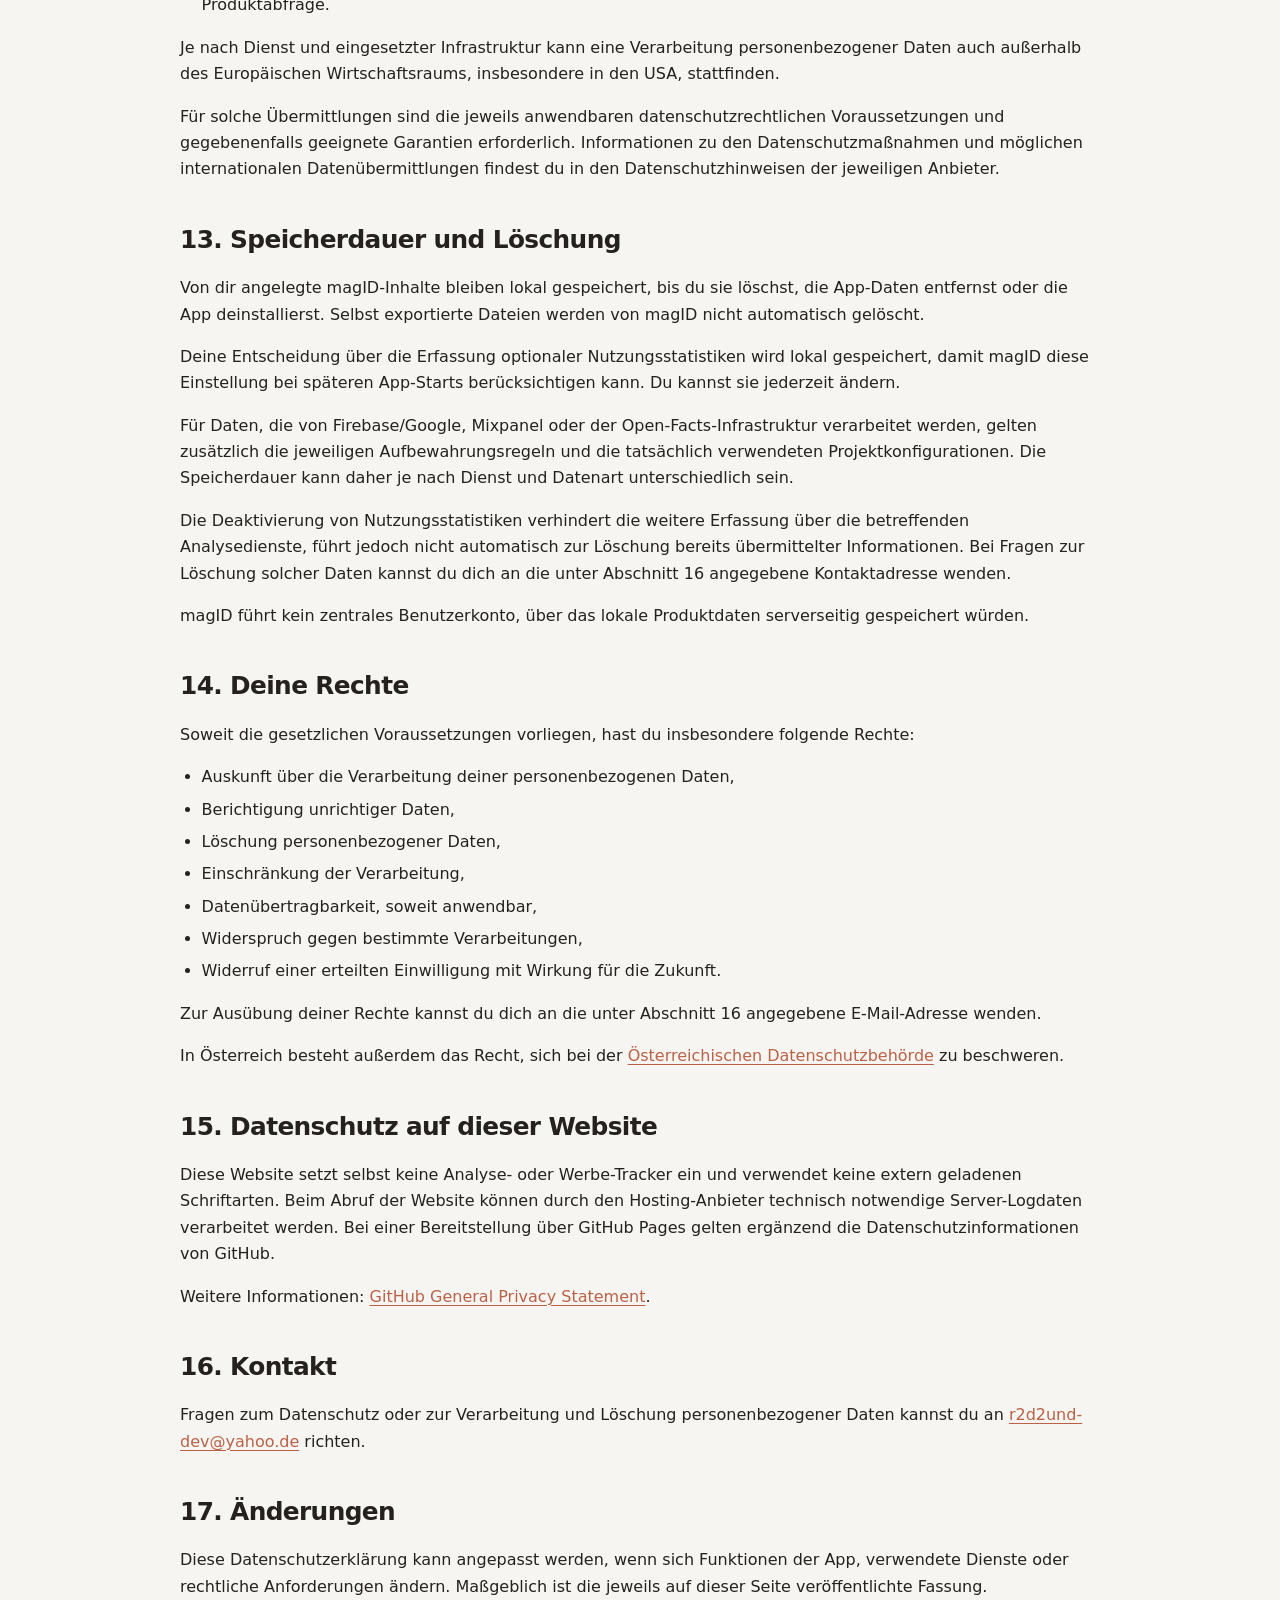
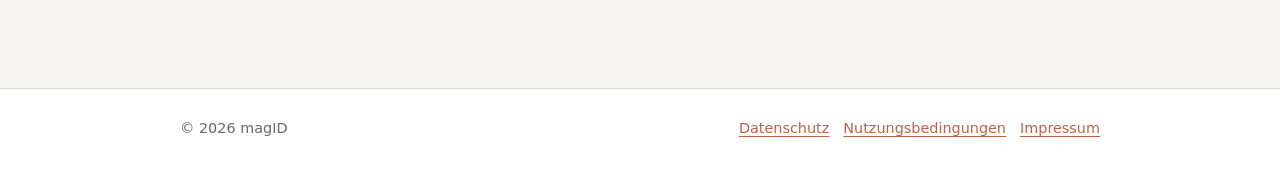
==== commit 979dbd4b: "Datenschutzerklärung: aus Amazon geteilte Produkte (0.1.11) Co-Authored-By: Claude Sonnet 5.5 <norep" ====
--- a/datenschutz.html
+++ b/datenschutz.html
@@ -130,6 +130,16 @@
     Zwischenspeicher des Geräts entstehen.
   </p>
 
+  <p>
+    Teilst du ein Produkt aus der Amazon-App oder einen Amazon-Produktlink mit magID,
+    wertet magID nur den geteilten Text auf deinem Gerät aus. magID öffnet den Link dafür
+    nicht und ruft keine Daten von Amazon ab. Legst du daraus ein Produkt an, speichert
+    magID den von dir bestätigten Produktnamen, die ausgewählten Angaben und, falls im
+    Link enthalten, die Artikelnummer (ASIN) als gelernte Zuordnung. Den Link selbst
+    speichert magID dabei nicht. Wählst du stattdessen die Einkaufsliste, wird der Text
+    wie jede geteilte Liste behandelt.
+  </p>
+
   <h3>Kassenbons einlesen</h3>
   <p>
     Du kannst einen Kassenbon als PDF oder Foto einlesen: aus einer Datei, aus deinen
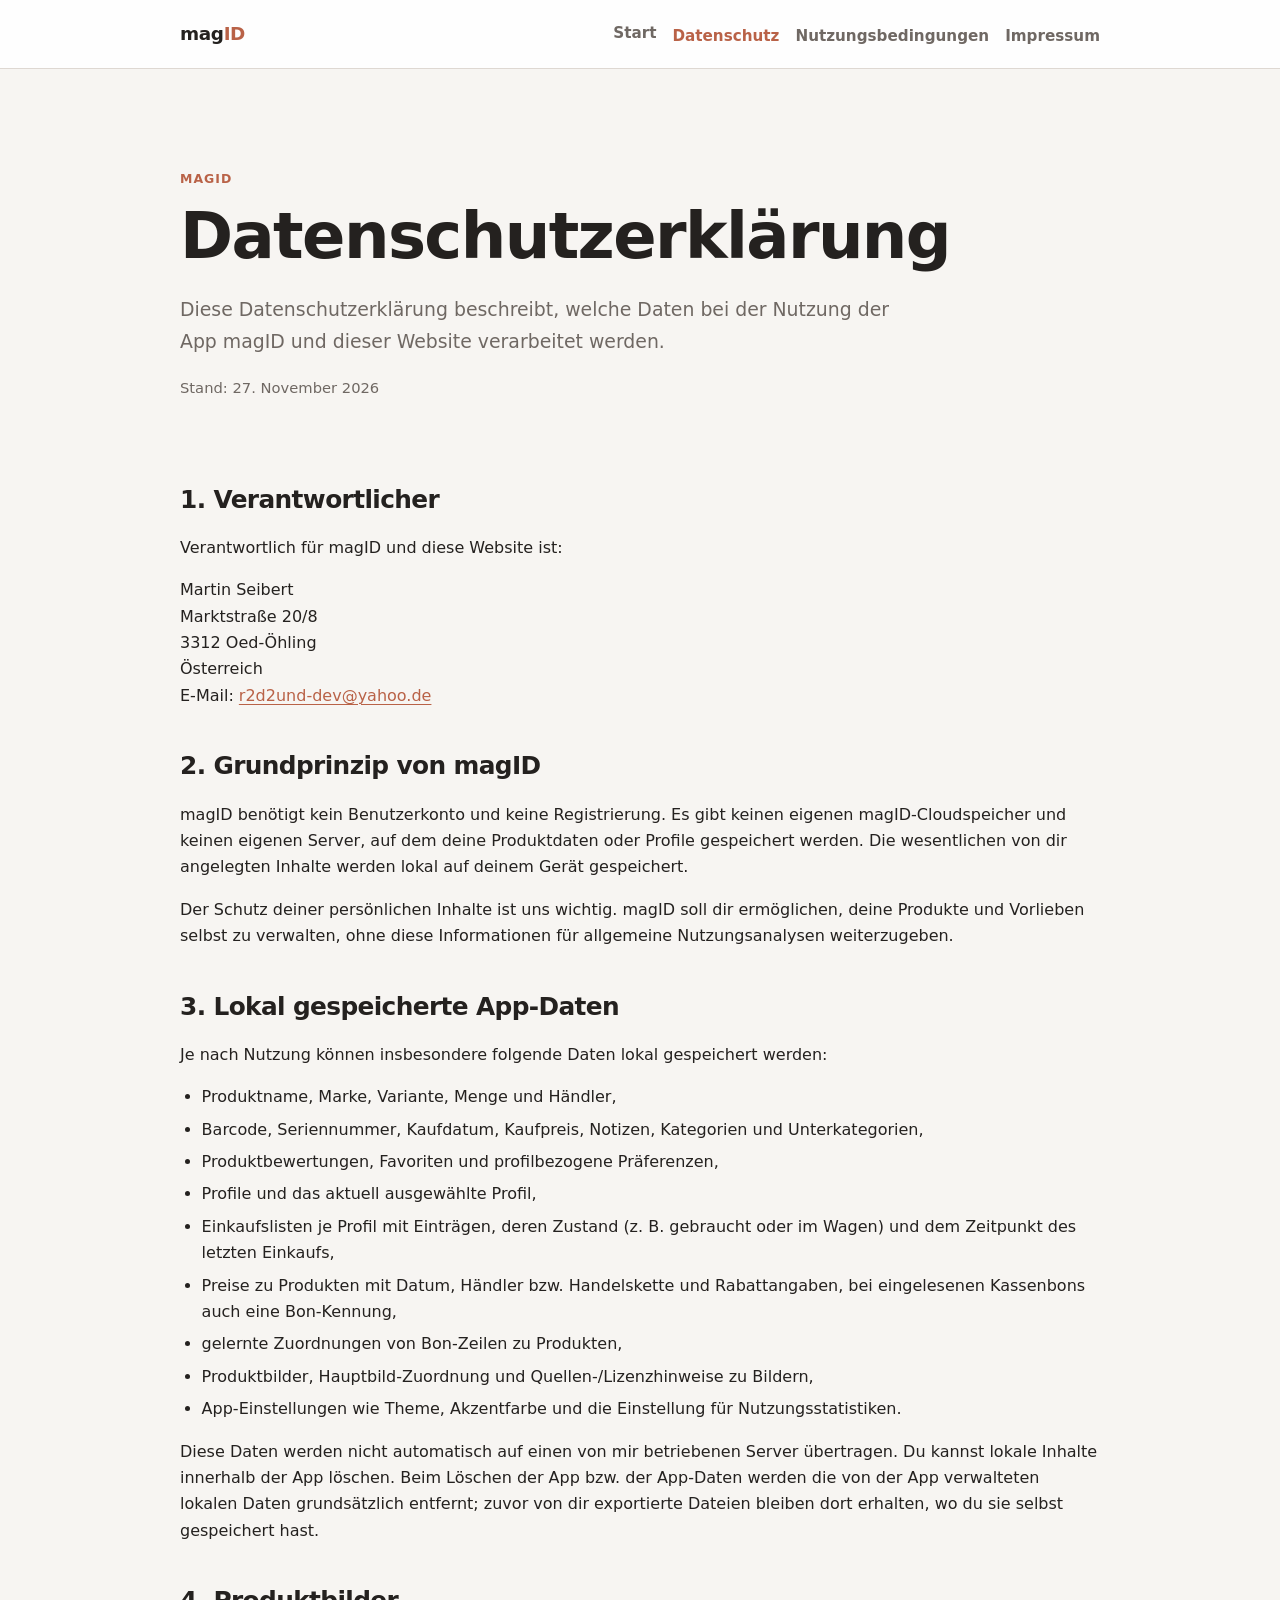
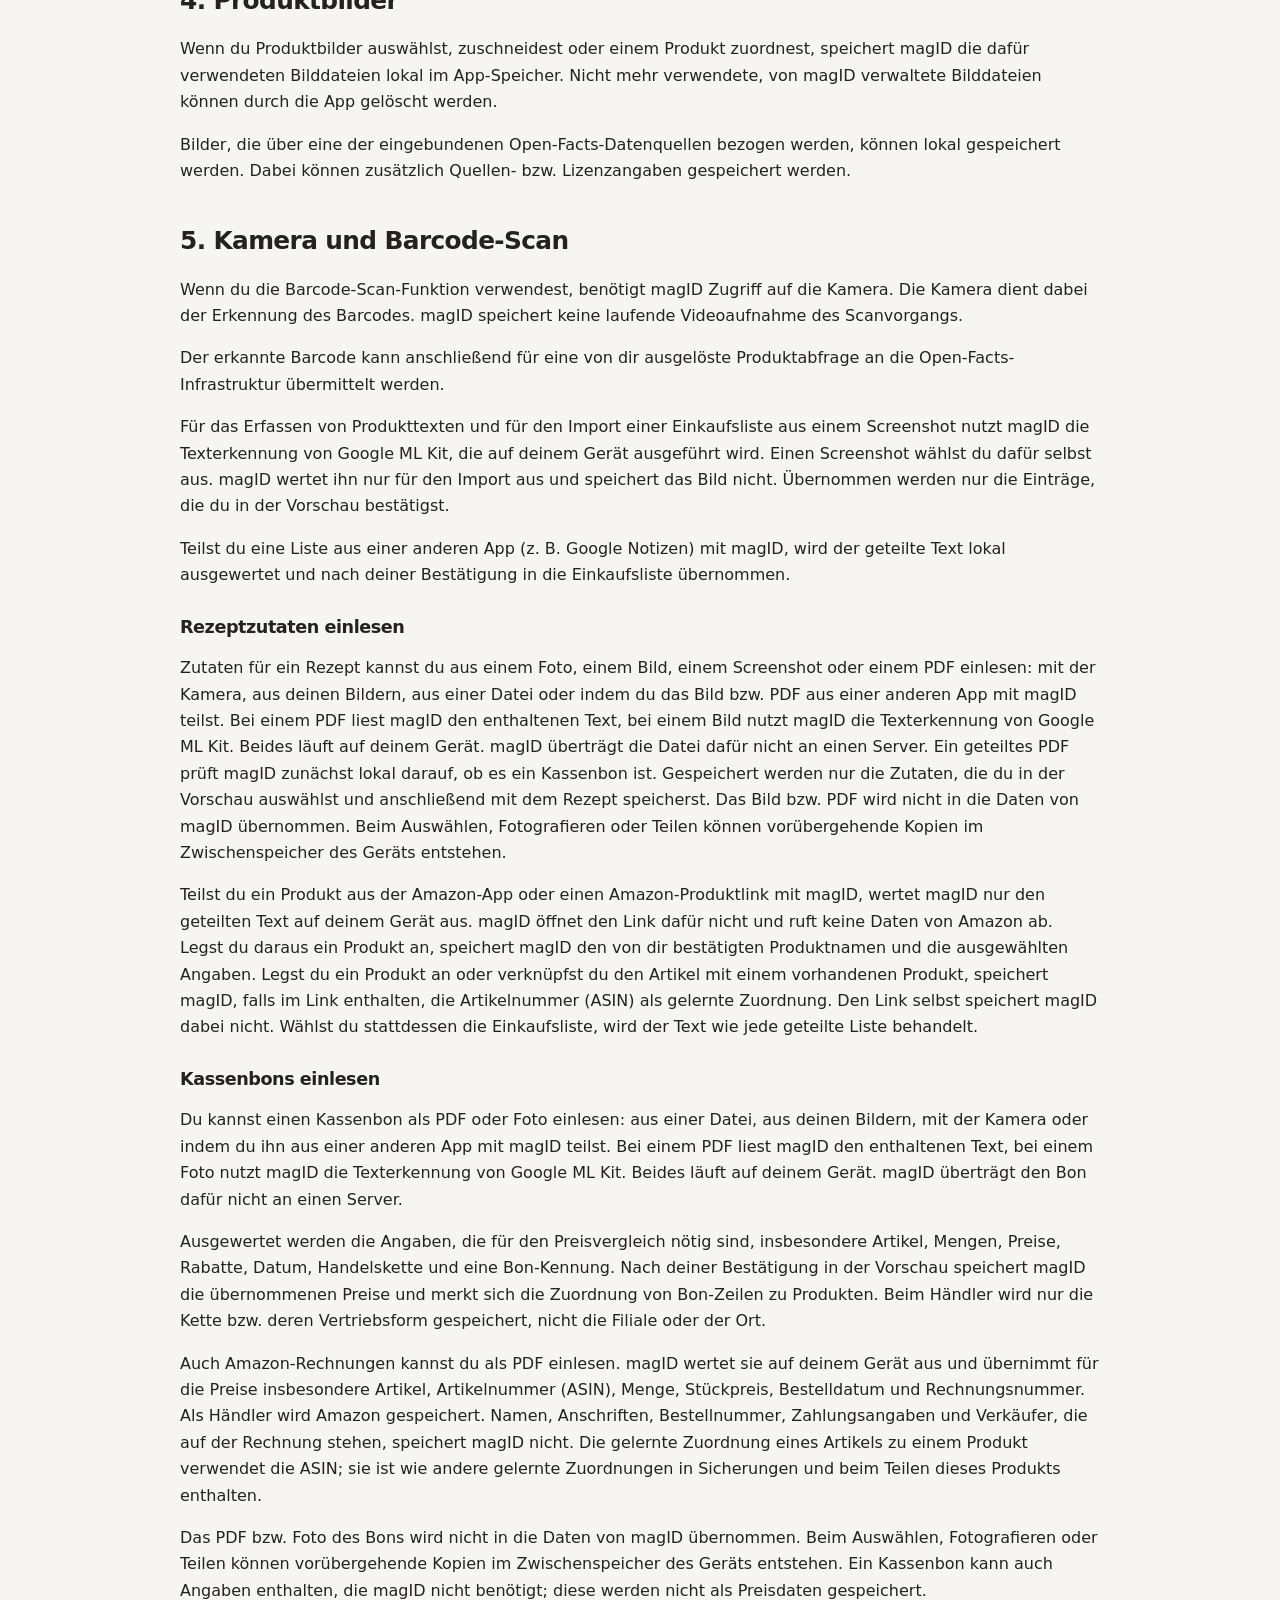
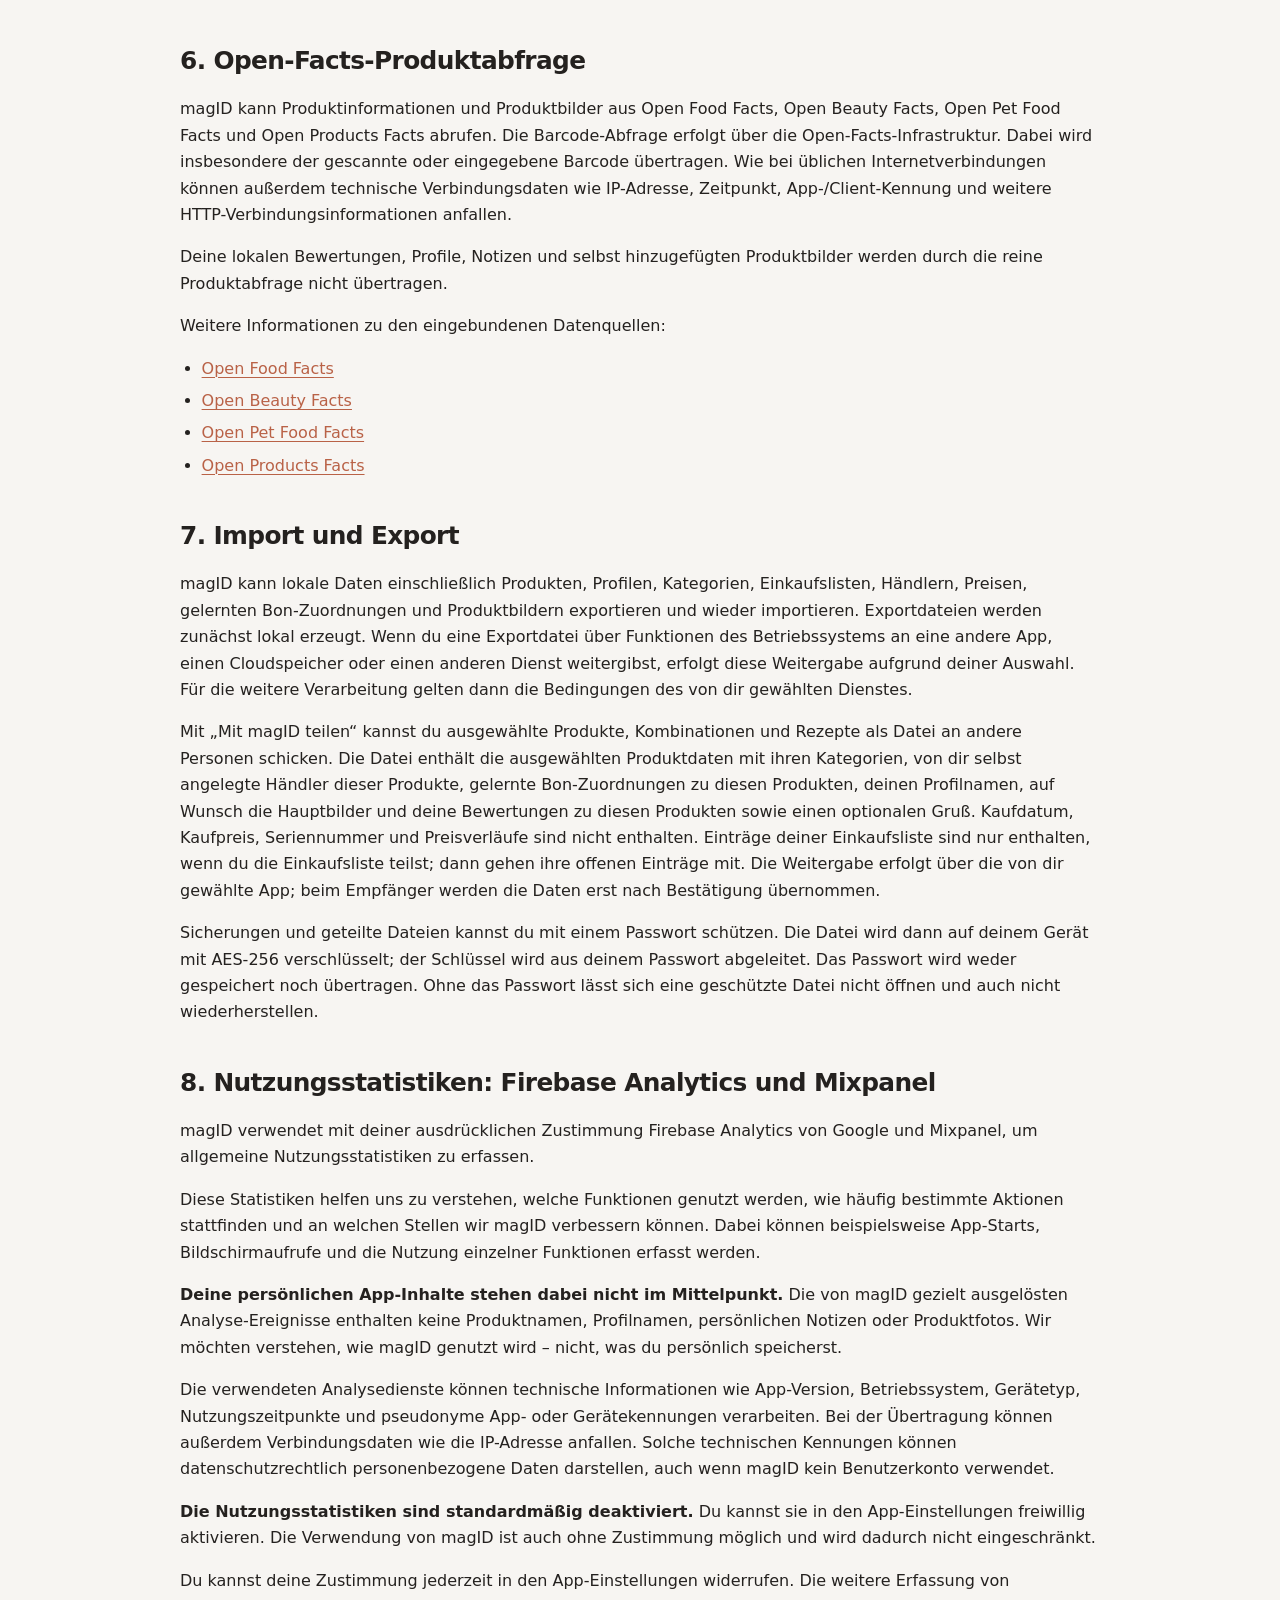
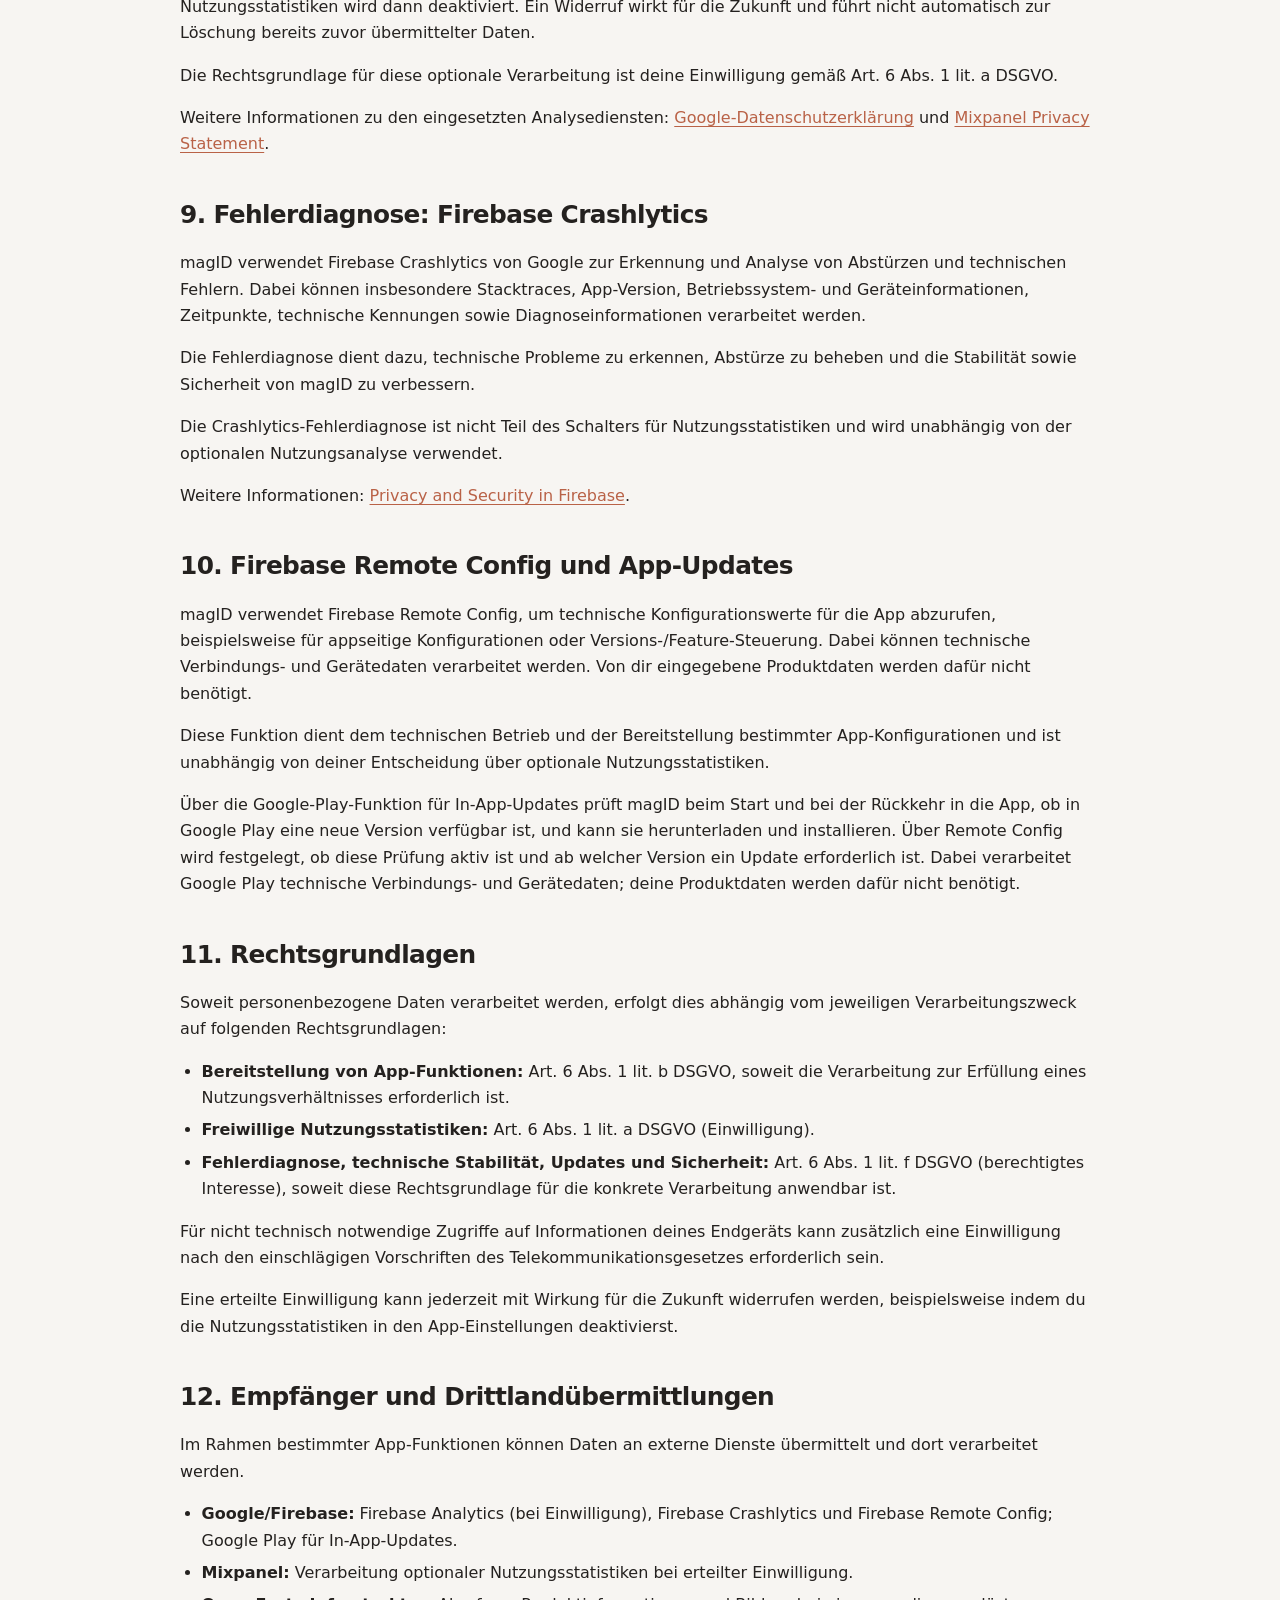
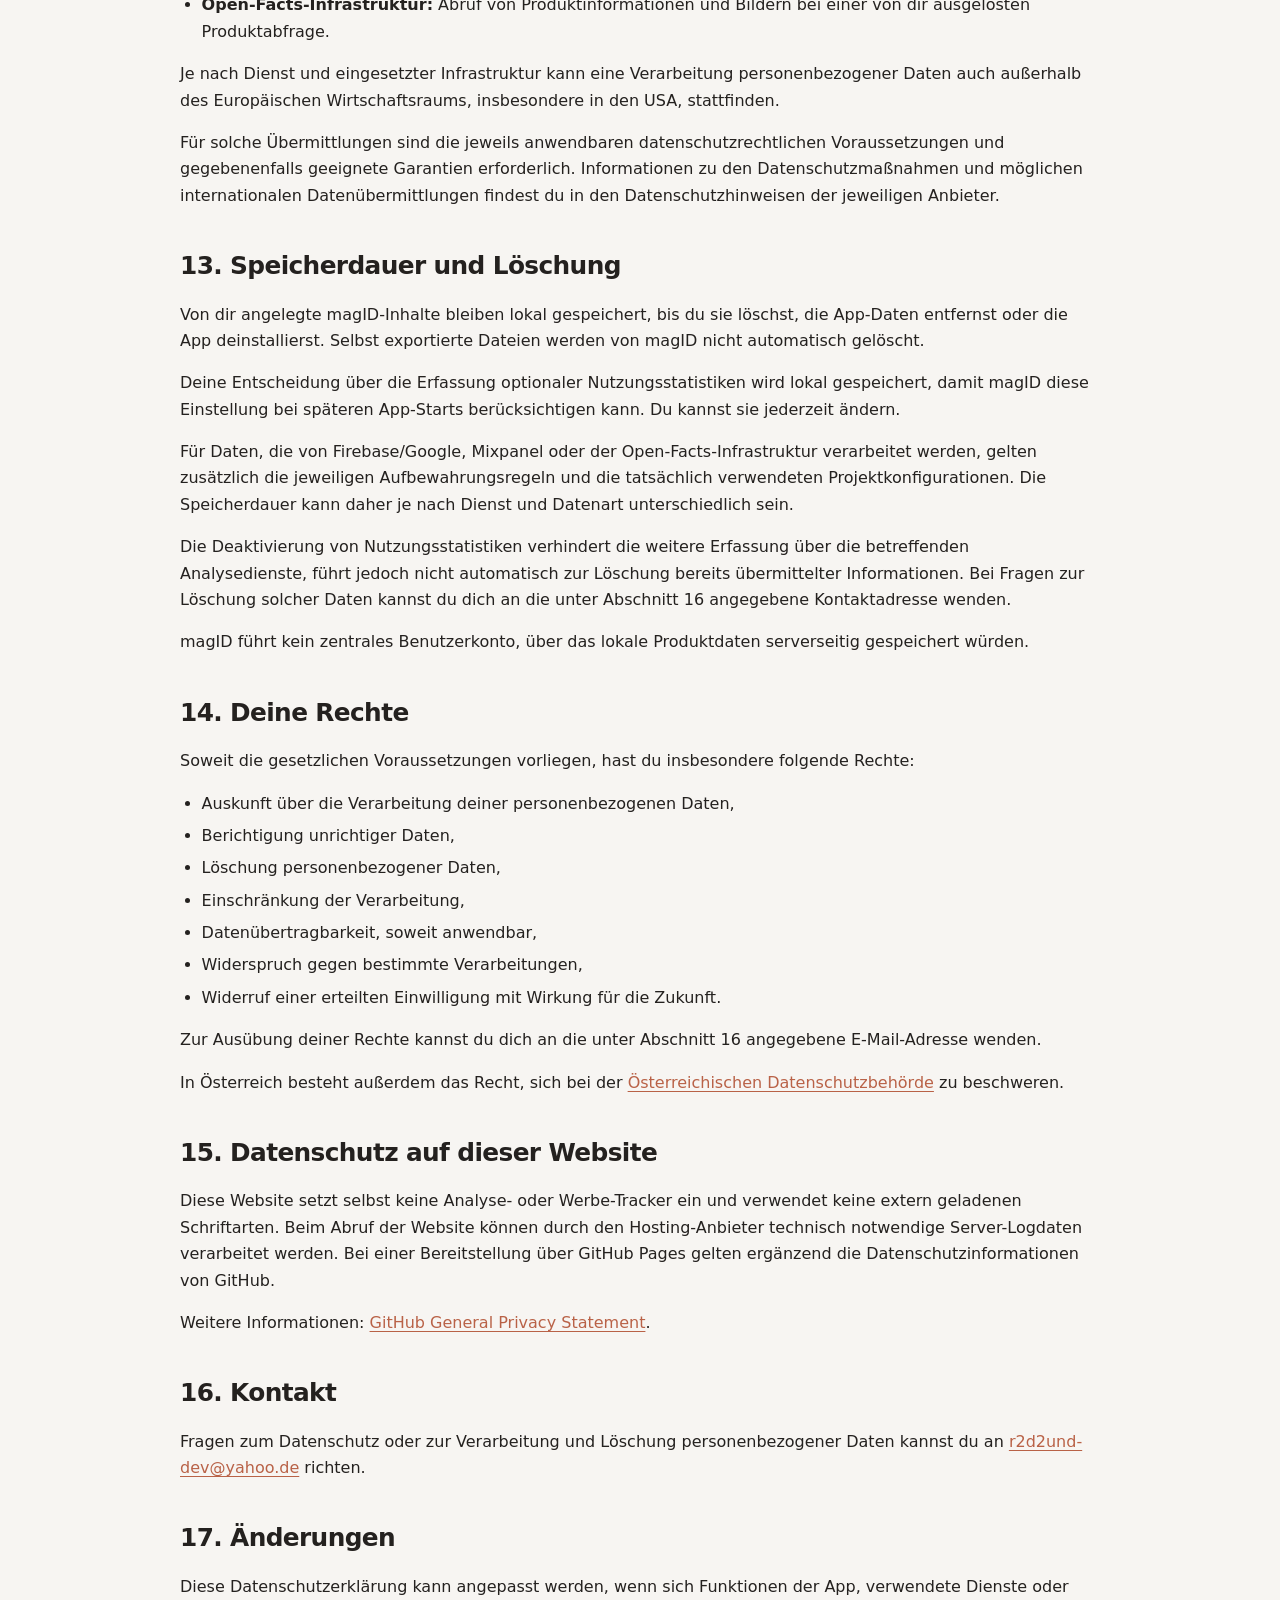
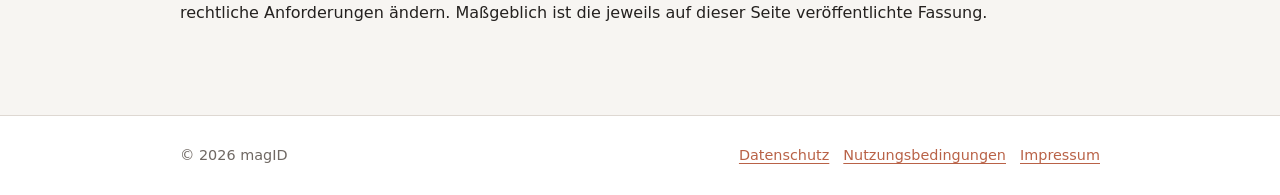
==== commit c5695803: "Datenschutzerklärung: Amazon-Artikel mit Produkt verknüpfen (0.1.12) Co-Authored-By: Claude Sonnet 5" ====
--- a/datenschutz.html
+++ b/datenschutz.html
@@ -134,8 +134,10 @@
     Teilst du ein Produkt aus der Amazon-App oder einen Amazon-Produktlink mit magID,
     wertet magID nur den geteilten Text auf deinem Gerät aus. magID öffnet den Link dafür
     nicht und ruft keine Daten von Amazon ab. Legst du daraus ein Produkt an, speichert
-    magID den von dir bestätigten Produktnamen, die ausgewählten Angaben und, falls im
-    Link enthalten, die Artikelnummer (ASIN) als gelernte Zuordnung. Den Link selbst
+    magID den von dir bestätigten Produktnamen und die ausgewählten Angaben. Legst du ein
+    Produkt an oder verknüpfst du den Artikel mit einem vorhandenen Produkt, speichert
+    magID, falls im Link enthalten, die Artikelnummer (ASIN) als gelernte Zuordnung.
+    Den Link selbst
     speichert magID dabei nicht. Wählst du stattdessen die Einkaufsliste, wird der Text
     wie jede geteilte Liste behandelt.
   </p>
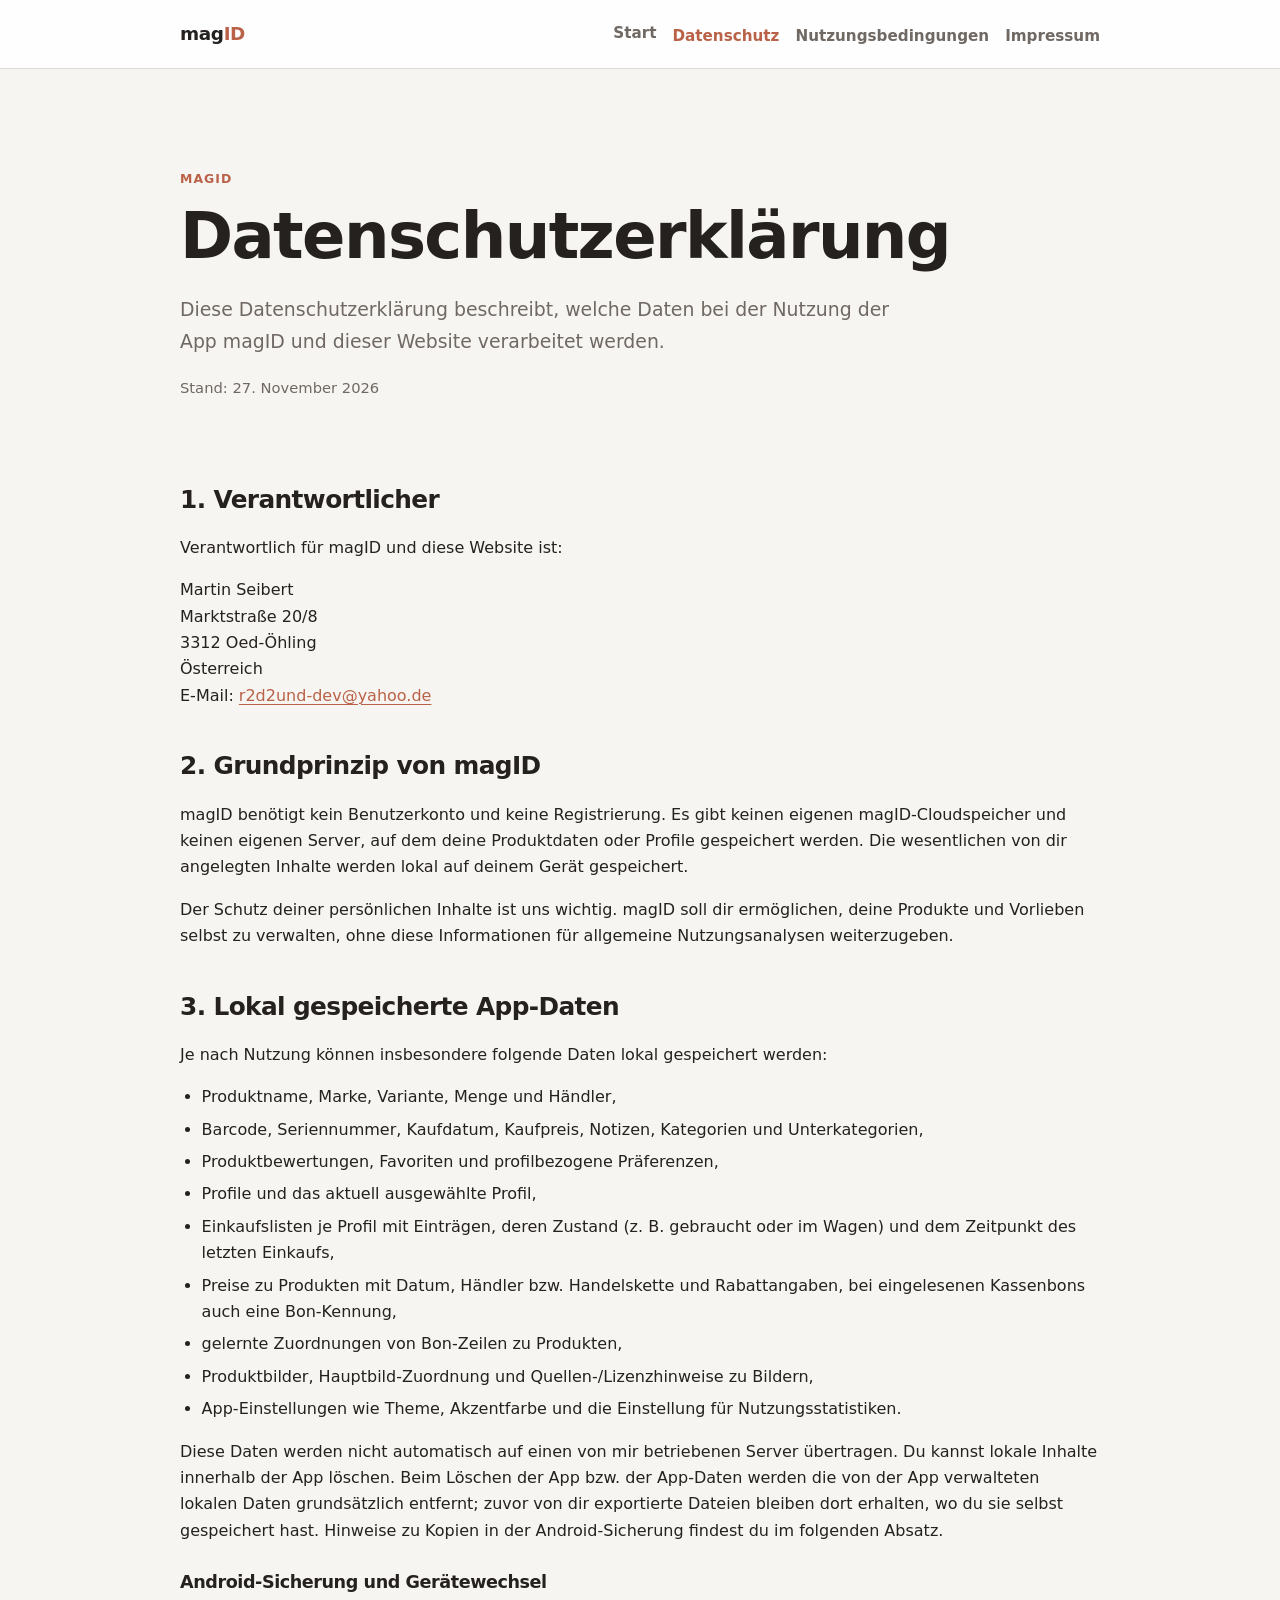
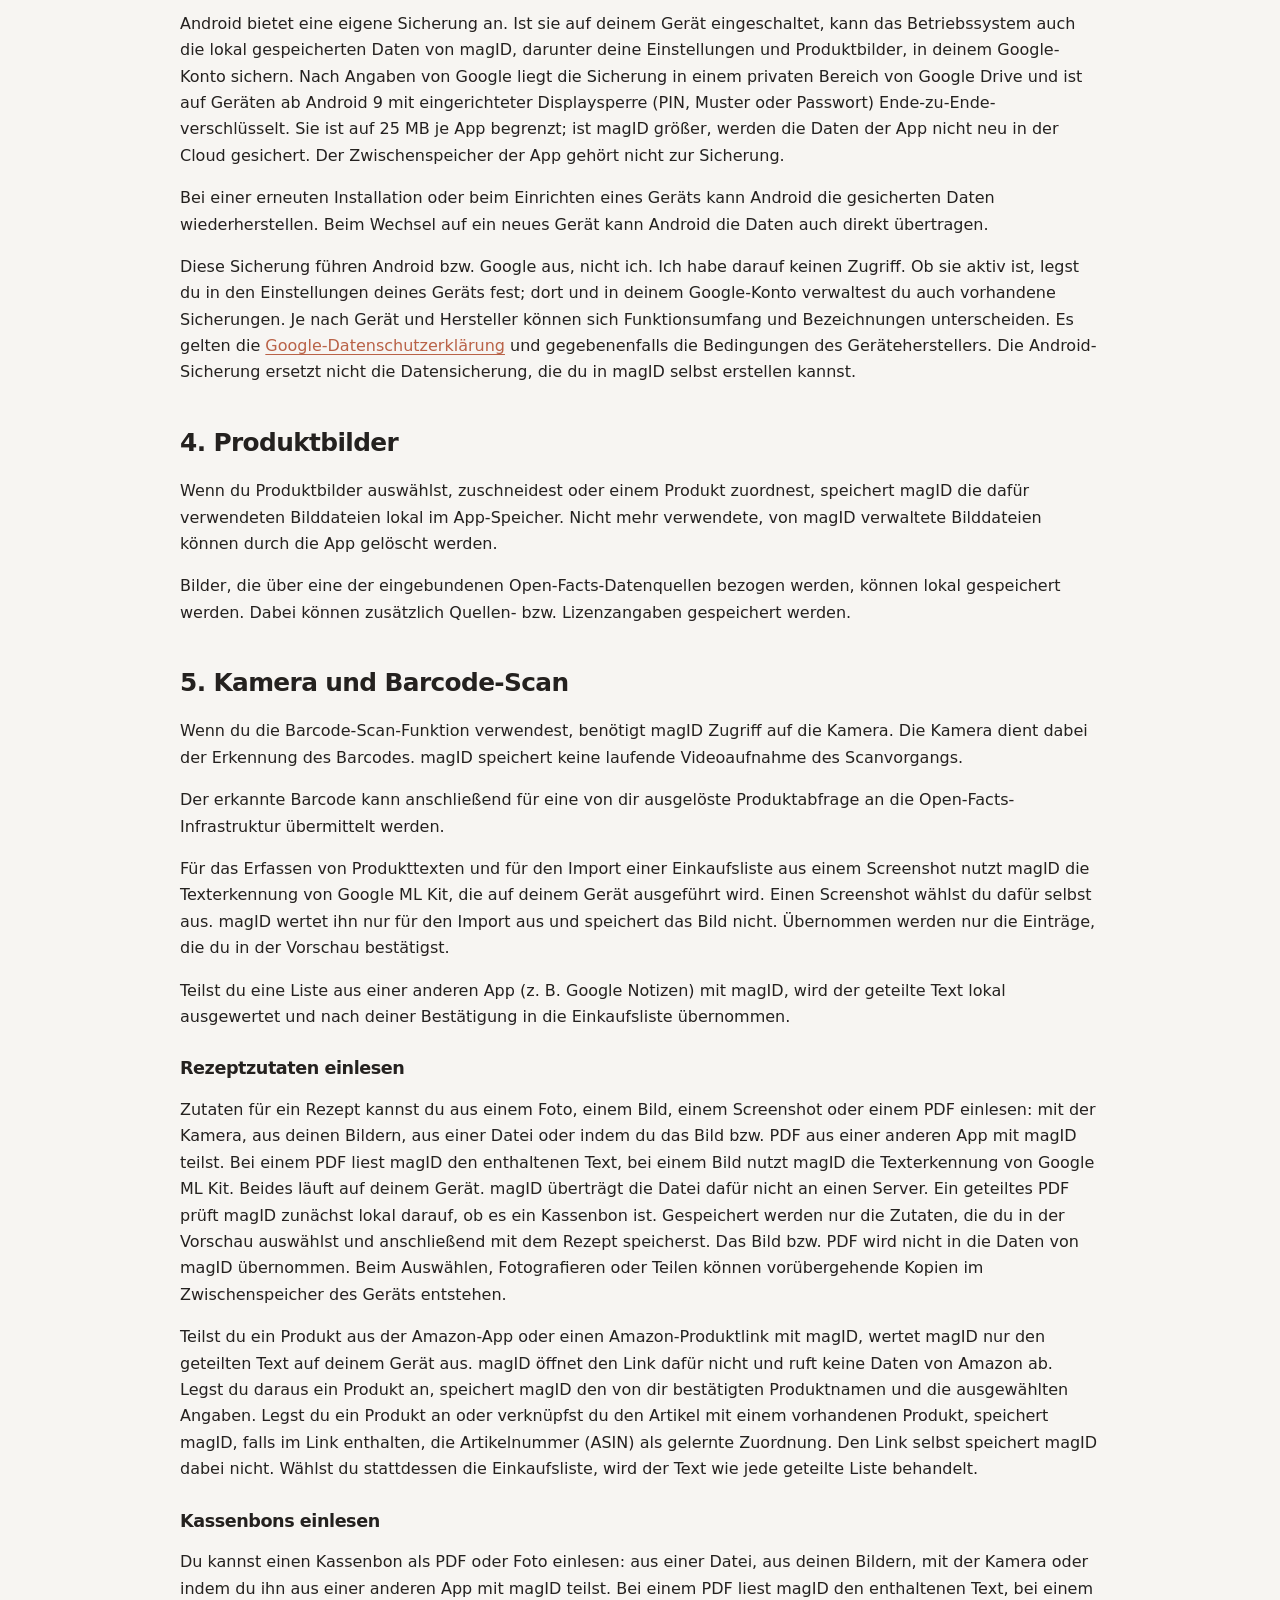
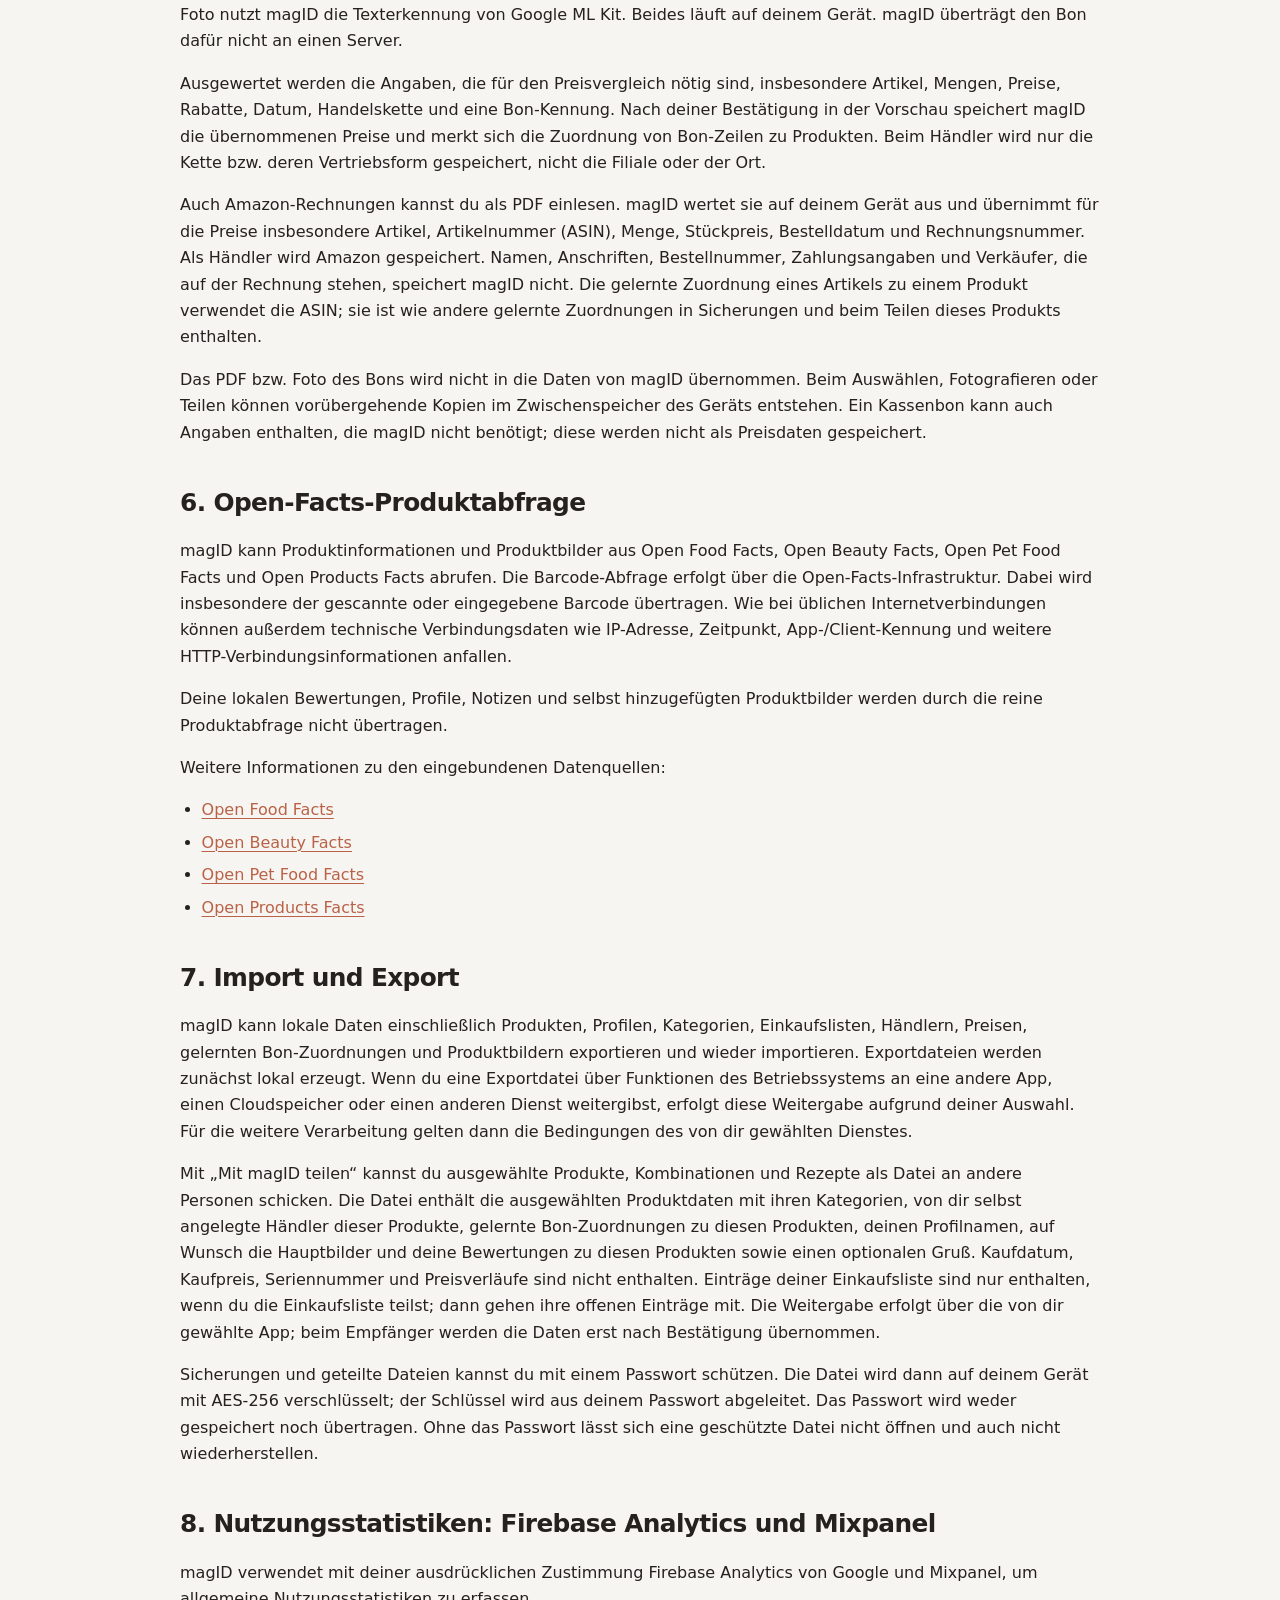
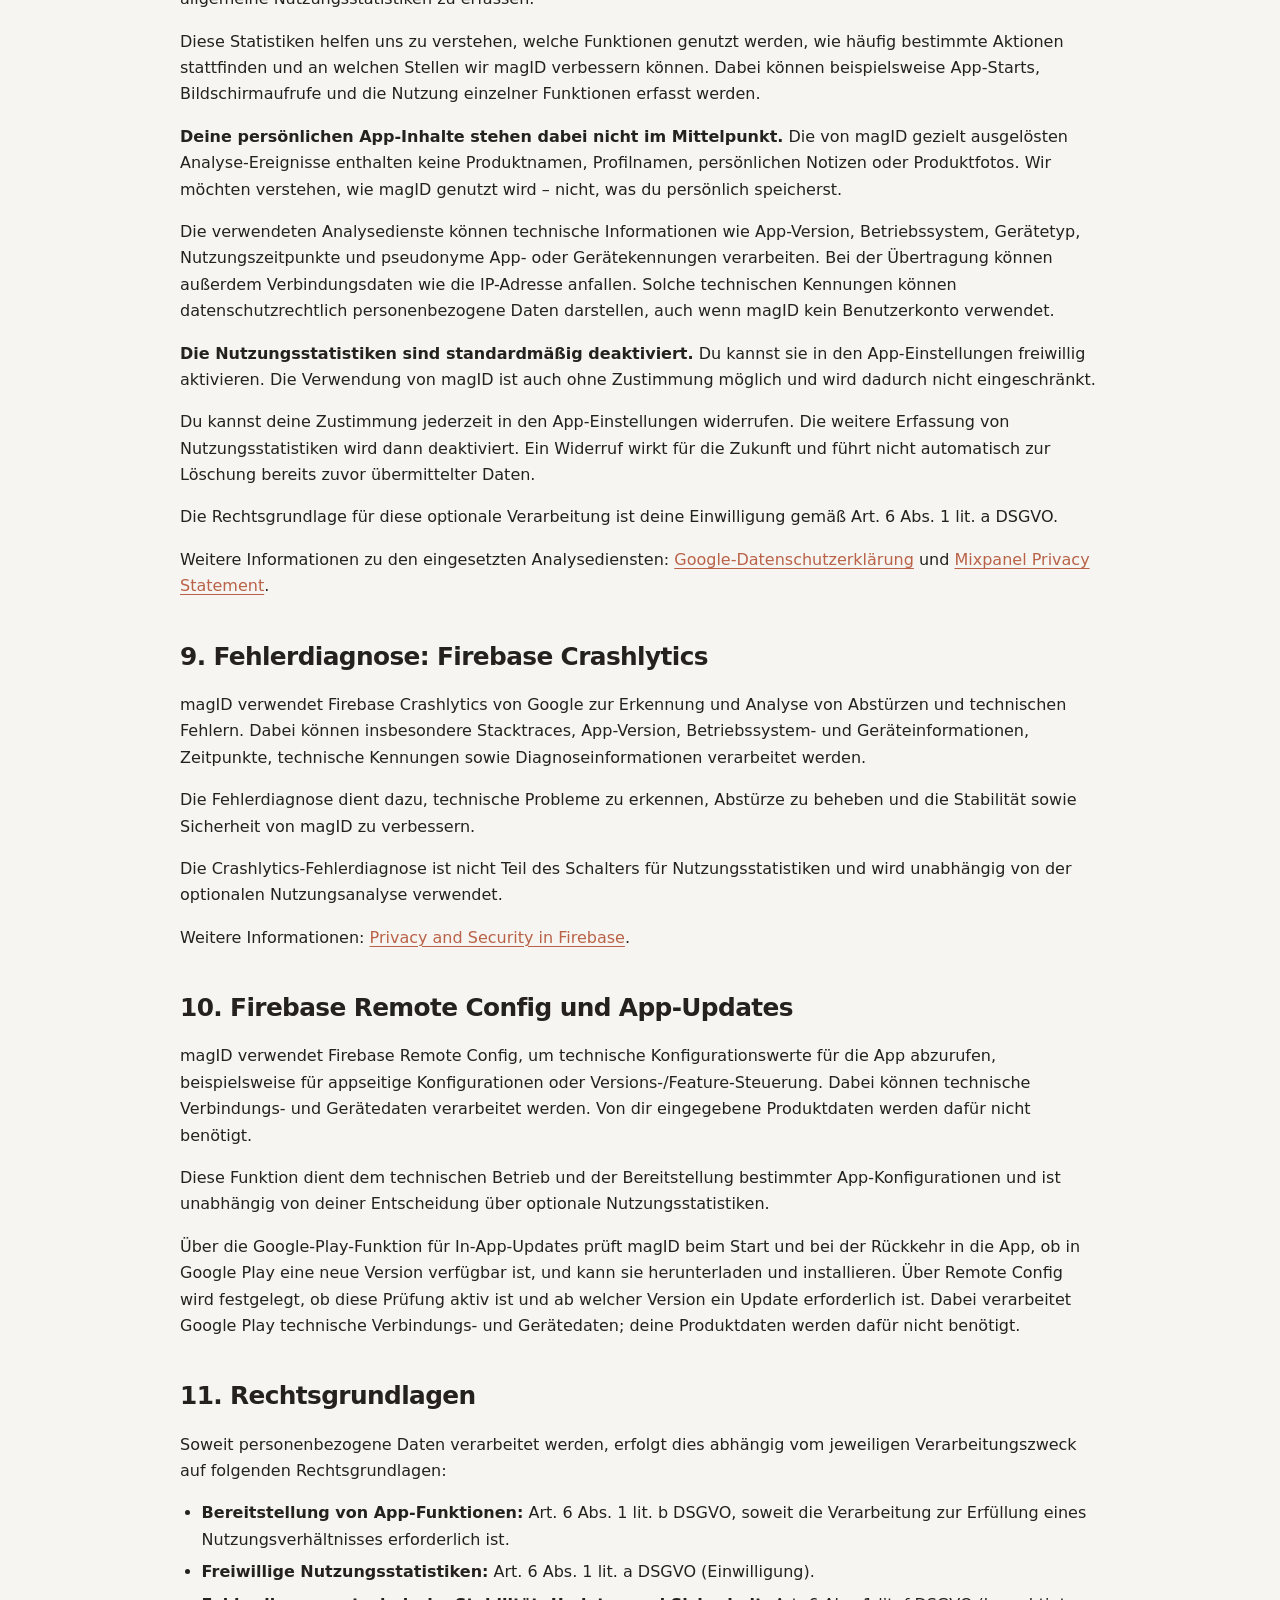
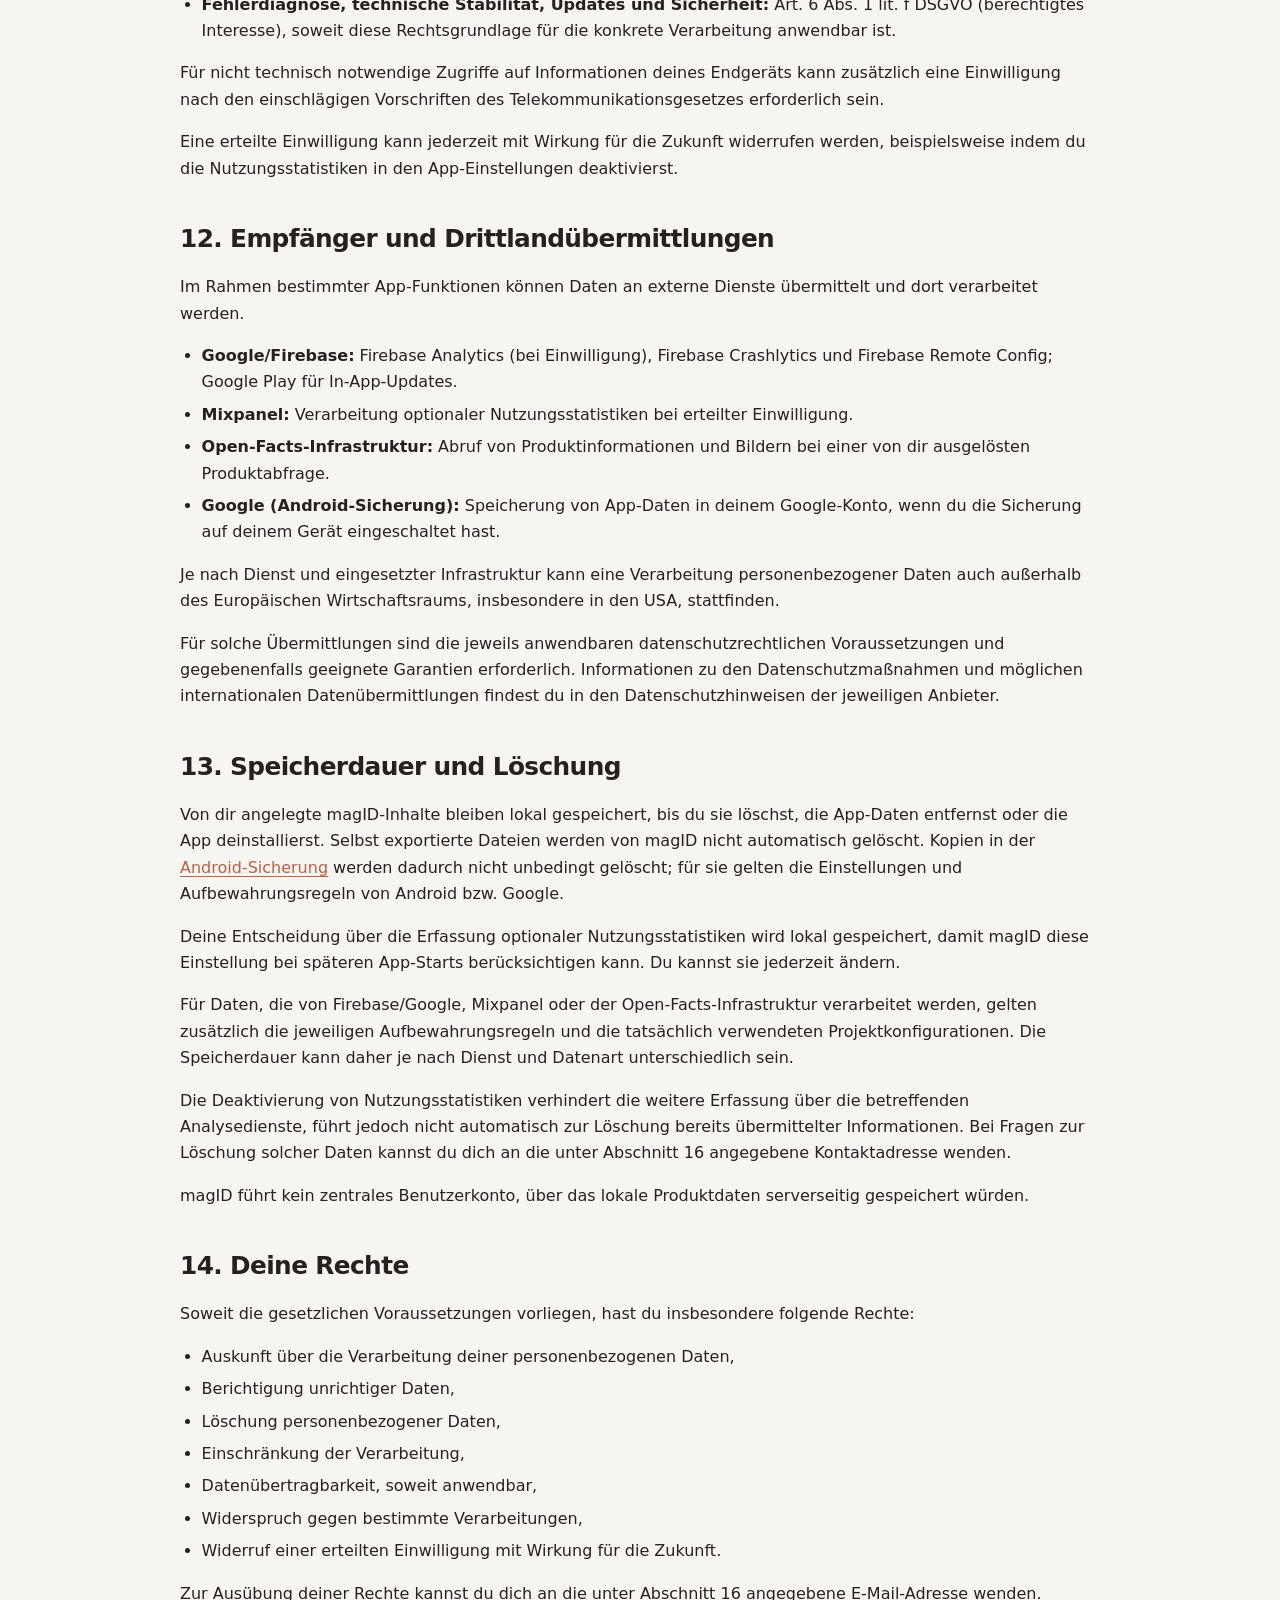
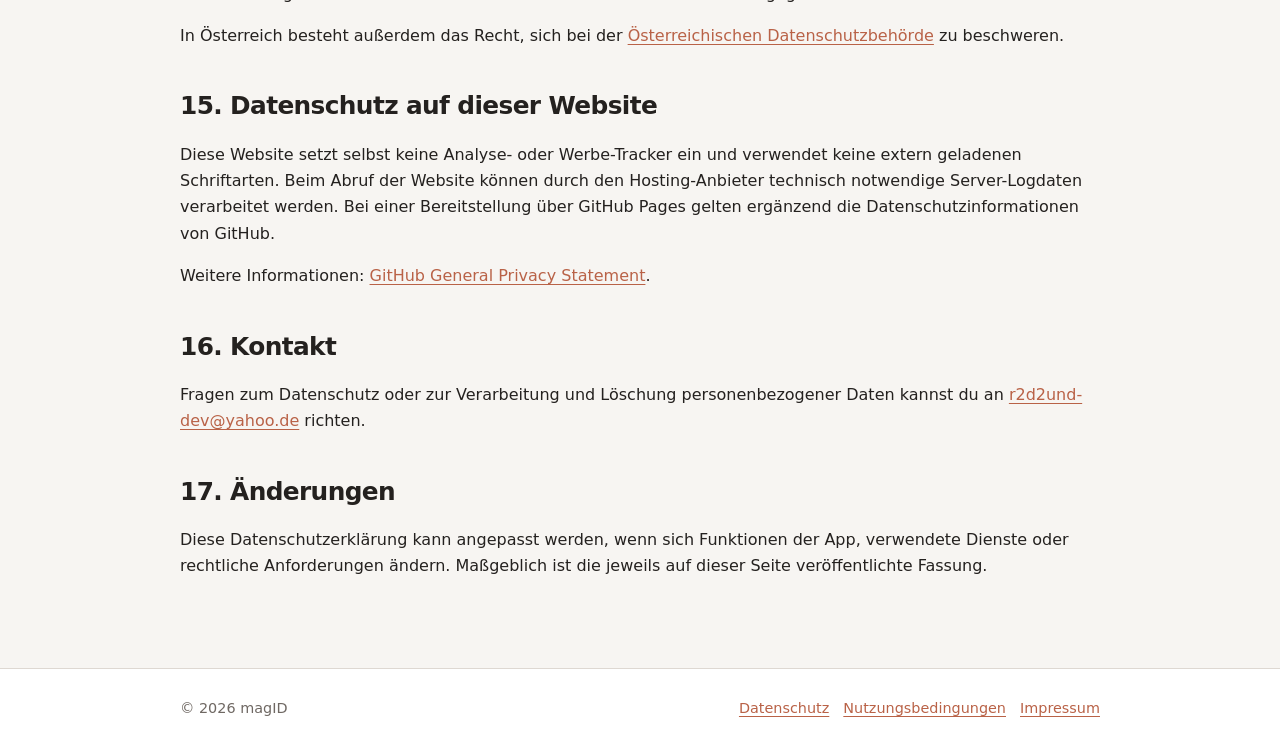
==== commit 71e83e4e: "docs: Describe Android backup in the privacy policy (0.1.13) Co-Authored-By: Claude Sonnet 5.5 <nore" ====
--- a/datenschutz.html
+++ b/datenschutz.html
@@ -79,6 +79,33 @@
     Du kannst lokale Inhalte innerhalb der App löschen. Beim Löschen der App bzw. der
     App-Daten werden die von der App verwalteten lokalen Daten grundsätzlich entfernt;
     zuvor von dir exportierte Dateien bleiben dort erhalten, wo du sie selbst gespeichert hast.
+    Hinweise zu Kopien in der Android-Sicherung findest du im folgenden Absatz.
+  </p>
+
+  <h3 id="android-sicherung">Android-Sicherung und Gerätewechsel</h3>
+  <p>
+    Android bietet eine eigene Sicherung an. Ist sie auf deinem Gerät eingeschaltet, kann
+    das Betriebssystem auch die lokal gespeicherten Daten von magID, darunter deine
+    Einstellungen und Produktbilder, in deinem Google-Konto sichern. Nach Angaben von
+    Google liegt die Sicherung in einem privaten Bereich von Google Drive und ist auf
+    Geräten ab Android 9 mit eingerichteter Displaysperre (PIN, Muster oder Passwort)
+    Ende-zu-Ende-verschlüsselt. Sie ist auf 25&nbsp;MB je App begrenzt; ist magID größer,
+    werden die Daten der App nicht neu in der Cloud gesichert. Der Zwischenspeicher der
+    App gehört nicht zur Sicherung.
+  </p>
+  <p>
+    Bei einer erneuten Installation oder beim Einrichten eines Geräts kann Android die
+    gesicherten Daten wiederherstellen. Beim Wechsel auf ein neues Gerät kann Android die
+    Daten auch direkt übertragen.
+  </p>
+  <p>
+    Diese Sicherung führen Android bzw. Google aus, nicht ich. Ich habe darauf keinen
+    Zugriff. Ob sie aktiv ist, legst du in den Einstellungen deines Geräts fest; dort und
+    in deinem Google-Konto verwaltest du auch vorhandene Sicherungen. Je nach Gerät und
+    Hersteller können sich Funktionsumfang und Bezeichnungen unterscheiden. Es gelten die
+    <a href="https://policies.google.com/privacy" rel="noopener noreferrer">Google-Datenschutzerklärung</a>
+    und gegebenenfalls die Bedingungen des Geräteherstellers. Die Android-Sicherung
+    ersetzt nicht die Datensicherung, die du in magID selbst erstellen kannst.
   </p>
 
   <h2>4. Produktbilder</h2>
@@ -359,6 +386,11 @@
       Abruf von Produktinformationen und Bildern bei einer von dir
       ausgelösten Produktabfrage.
     </li>
+    <li>
+      <strong>Google (Android-Sicherung):</strong>
+      Speicherung von App-Daten in deinem Google-Konto, wenn du die Sicherung auf
+      deinem Gerät eingeschaltet hast.
+    </li>
   </ul>
   <p>
     Je nach Dienst und eingesetzter Infrastruktur kann eine Verarbeitung
@@ -376,7 +408,10 @@
   <p>
     Von dir angelegte magID-Inhalte bleiben lokal gespeichert, bis du sie löschst,
     die App-Daten entfernst oder die App deinstallierst. Selbst exportierte Dateien
-    werden von magID nicht automatisch gelöscht.
+    werden von magID nicht automatisch gelöscht. Kopien in der
+    <a href="#android-sicherung">Android-Sicherung</a> werden dadurch nicht unbedingt
+    gelöscht; für sie gelten die Einstellungen und Aufbewahrungsregeln von Android bzw.
+    Google.
   </p>
   <p>
     Deine Entscheidung über die Erfassung optionaler Nutzungsstatistiken wird
